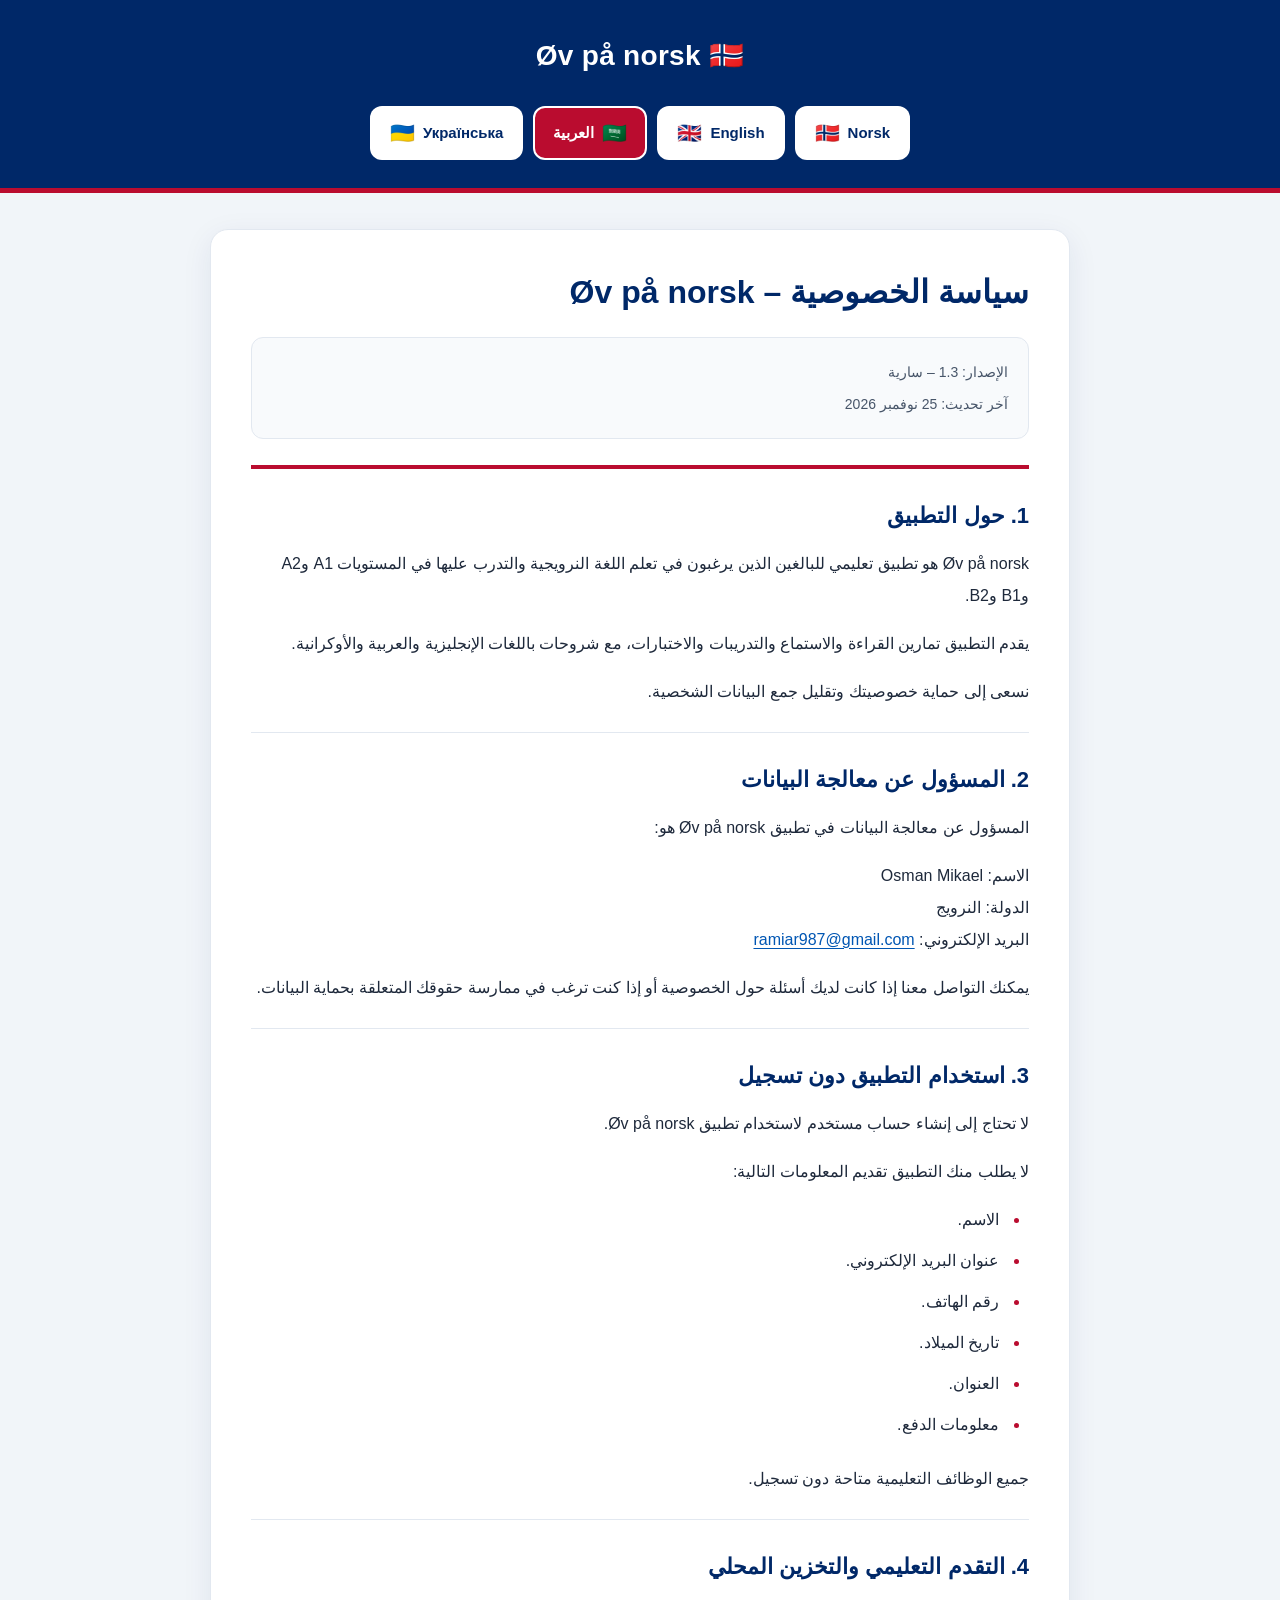
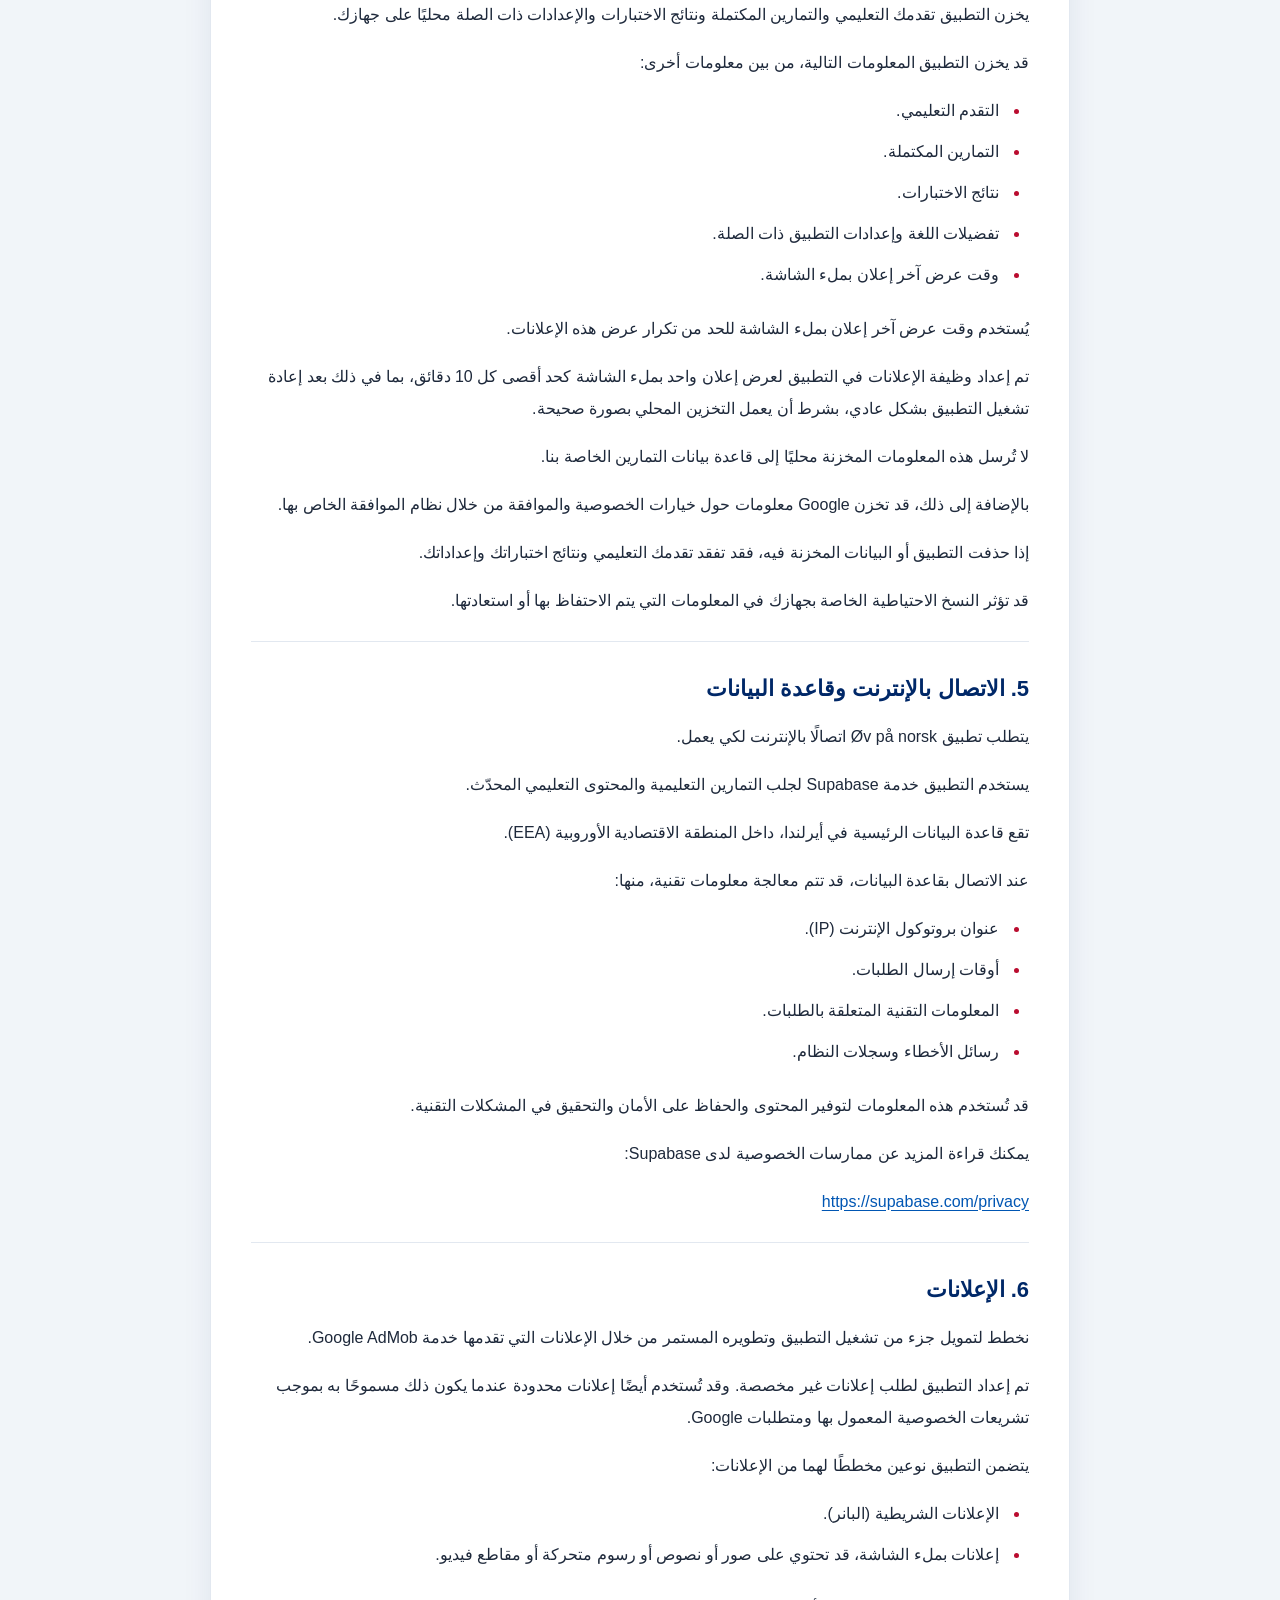
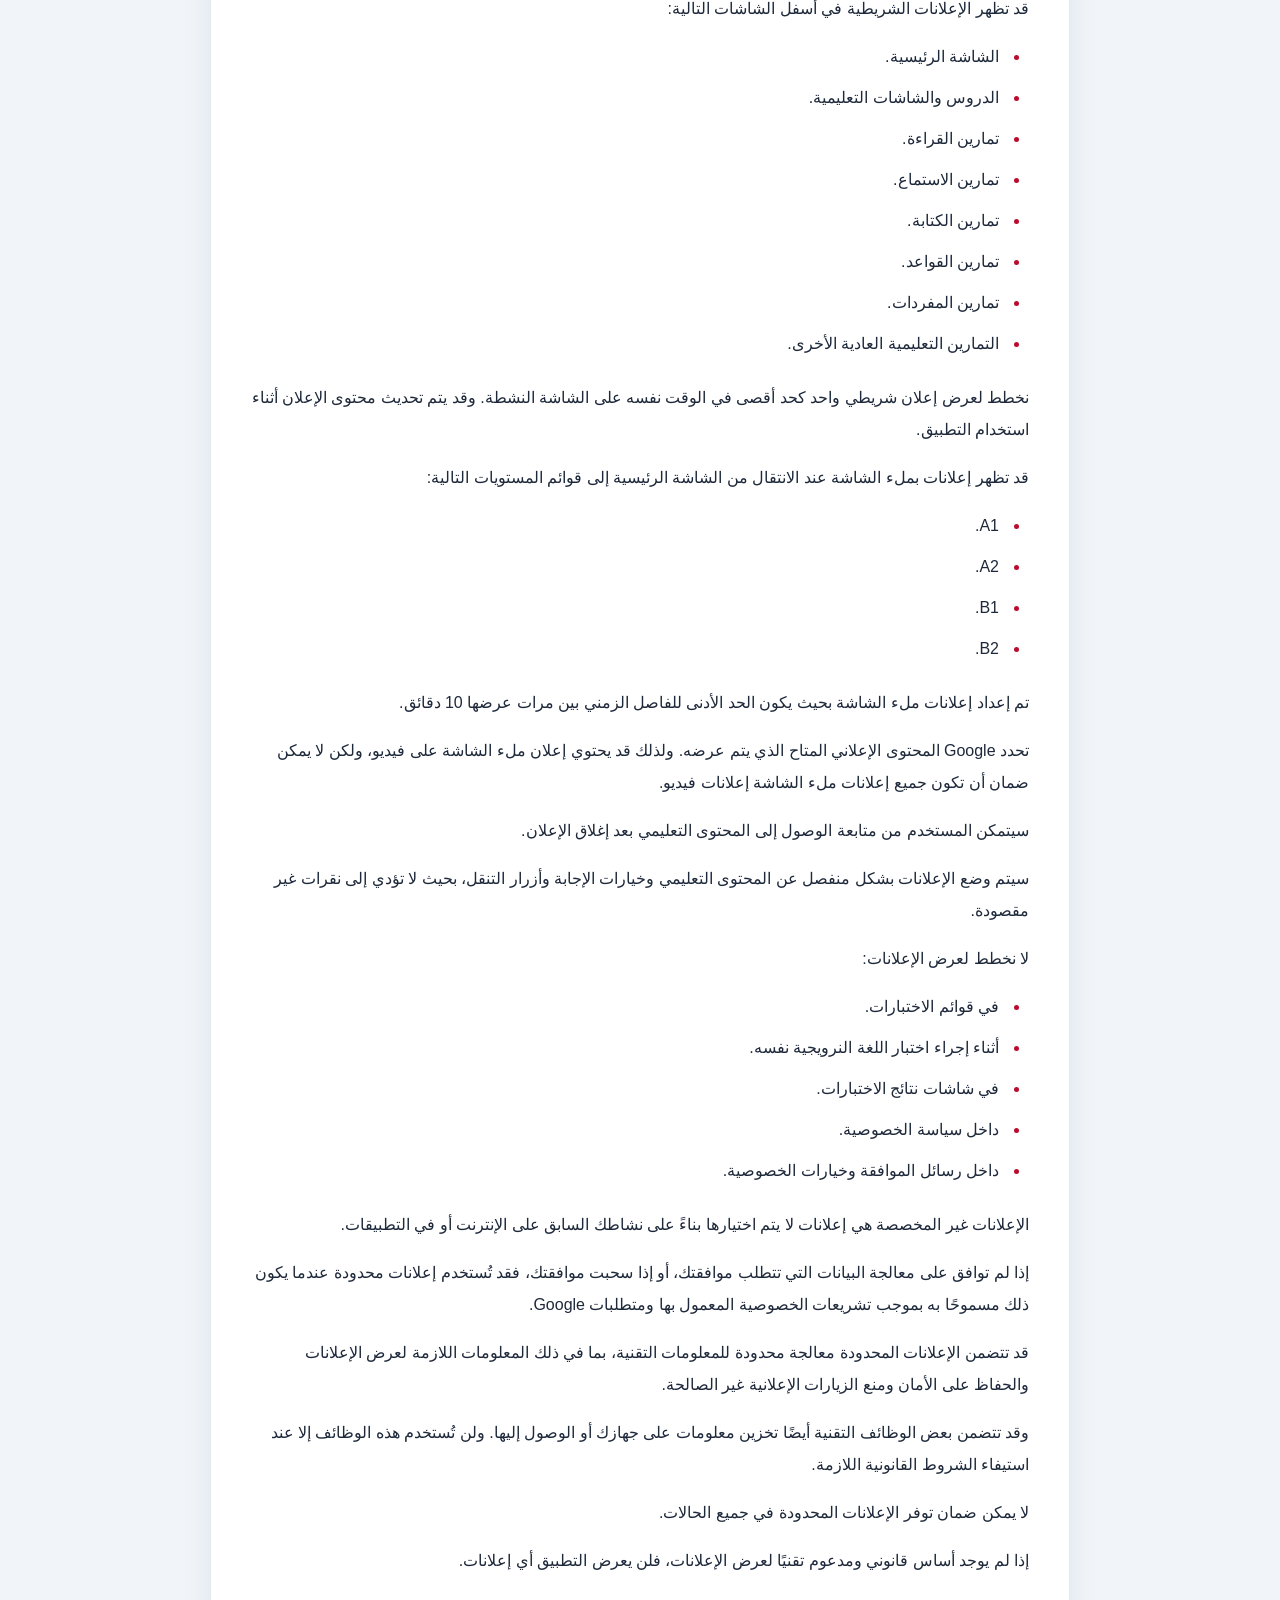
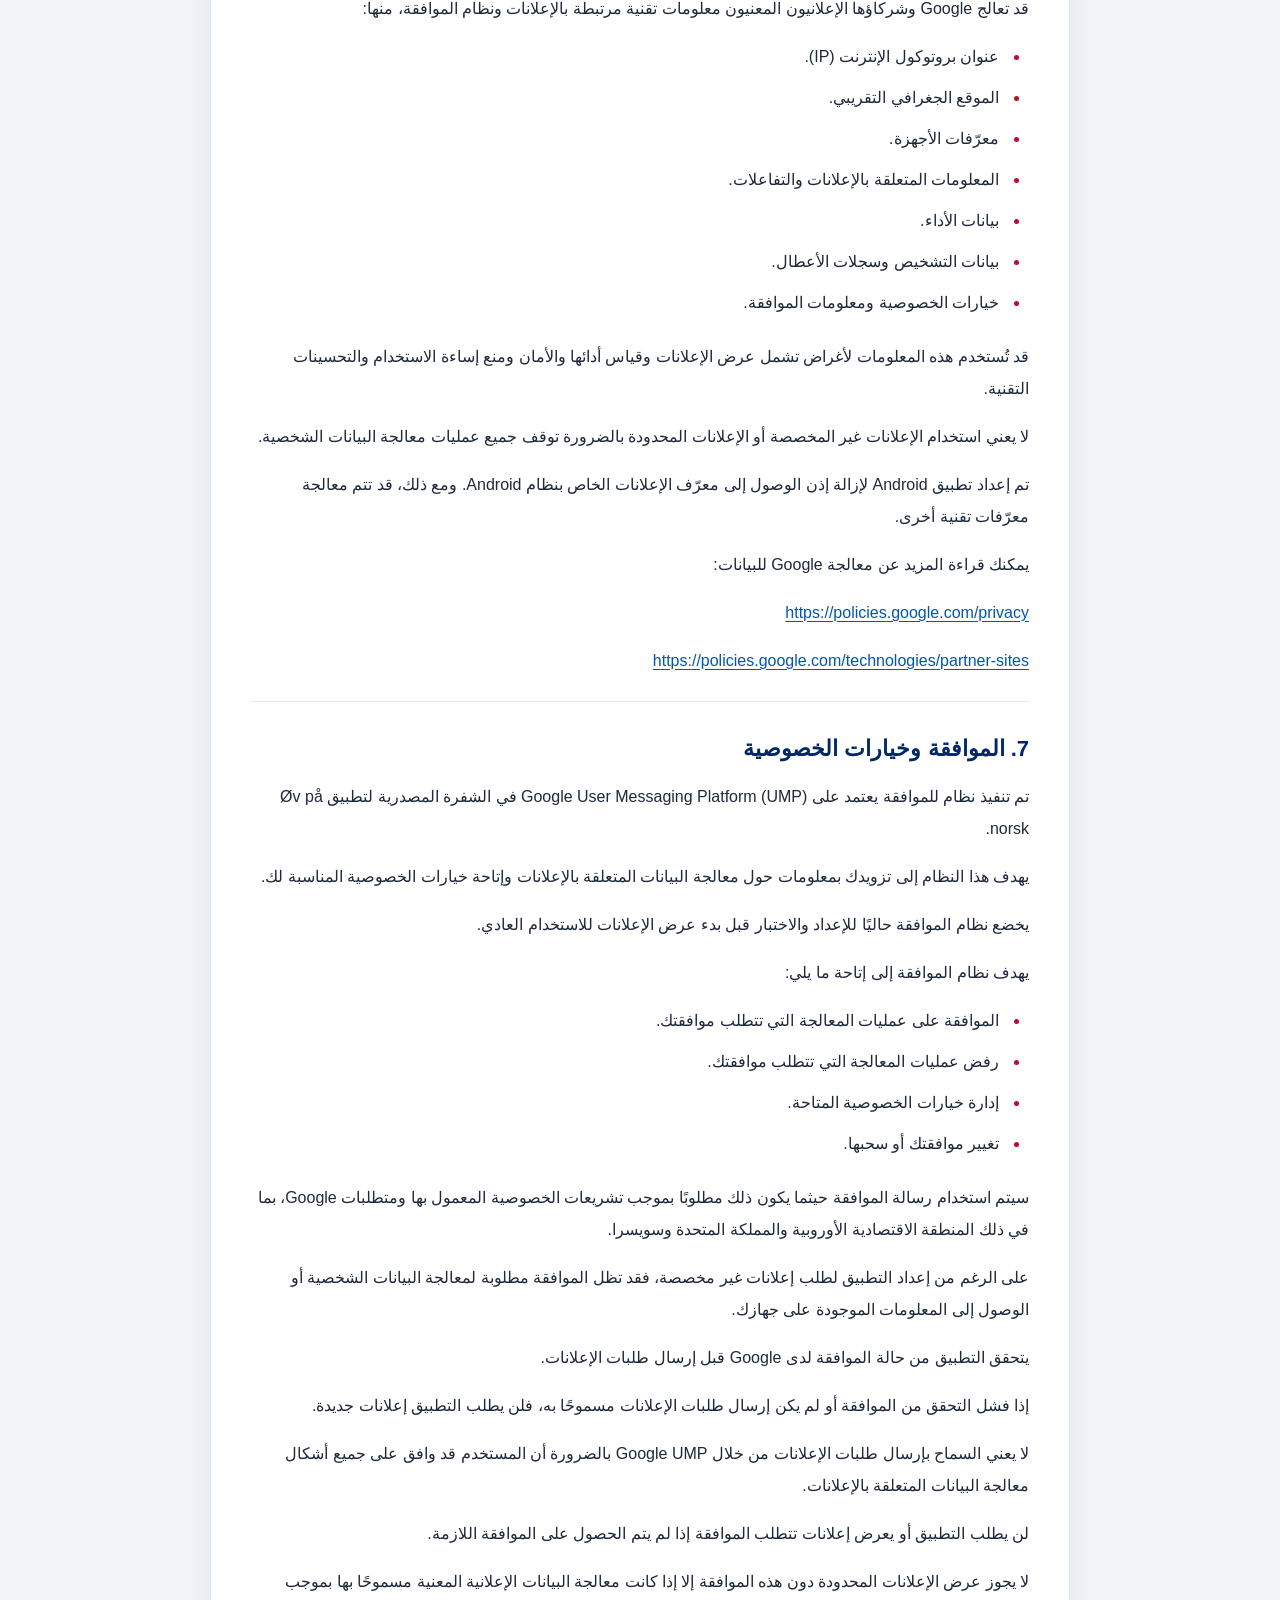
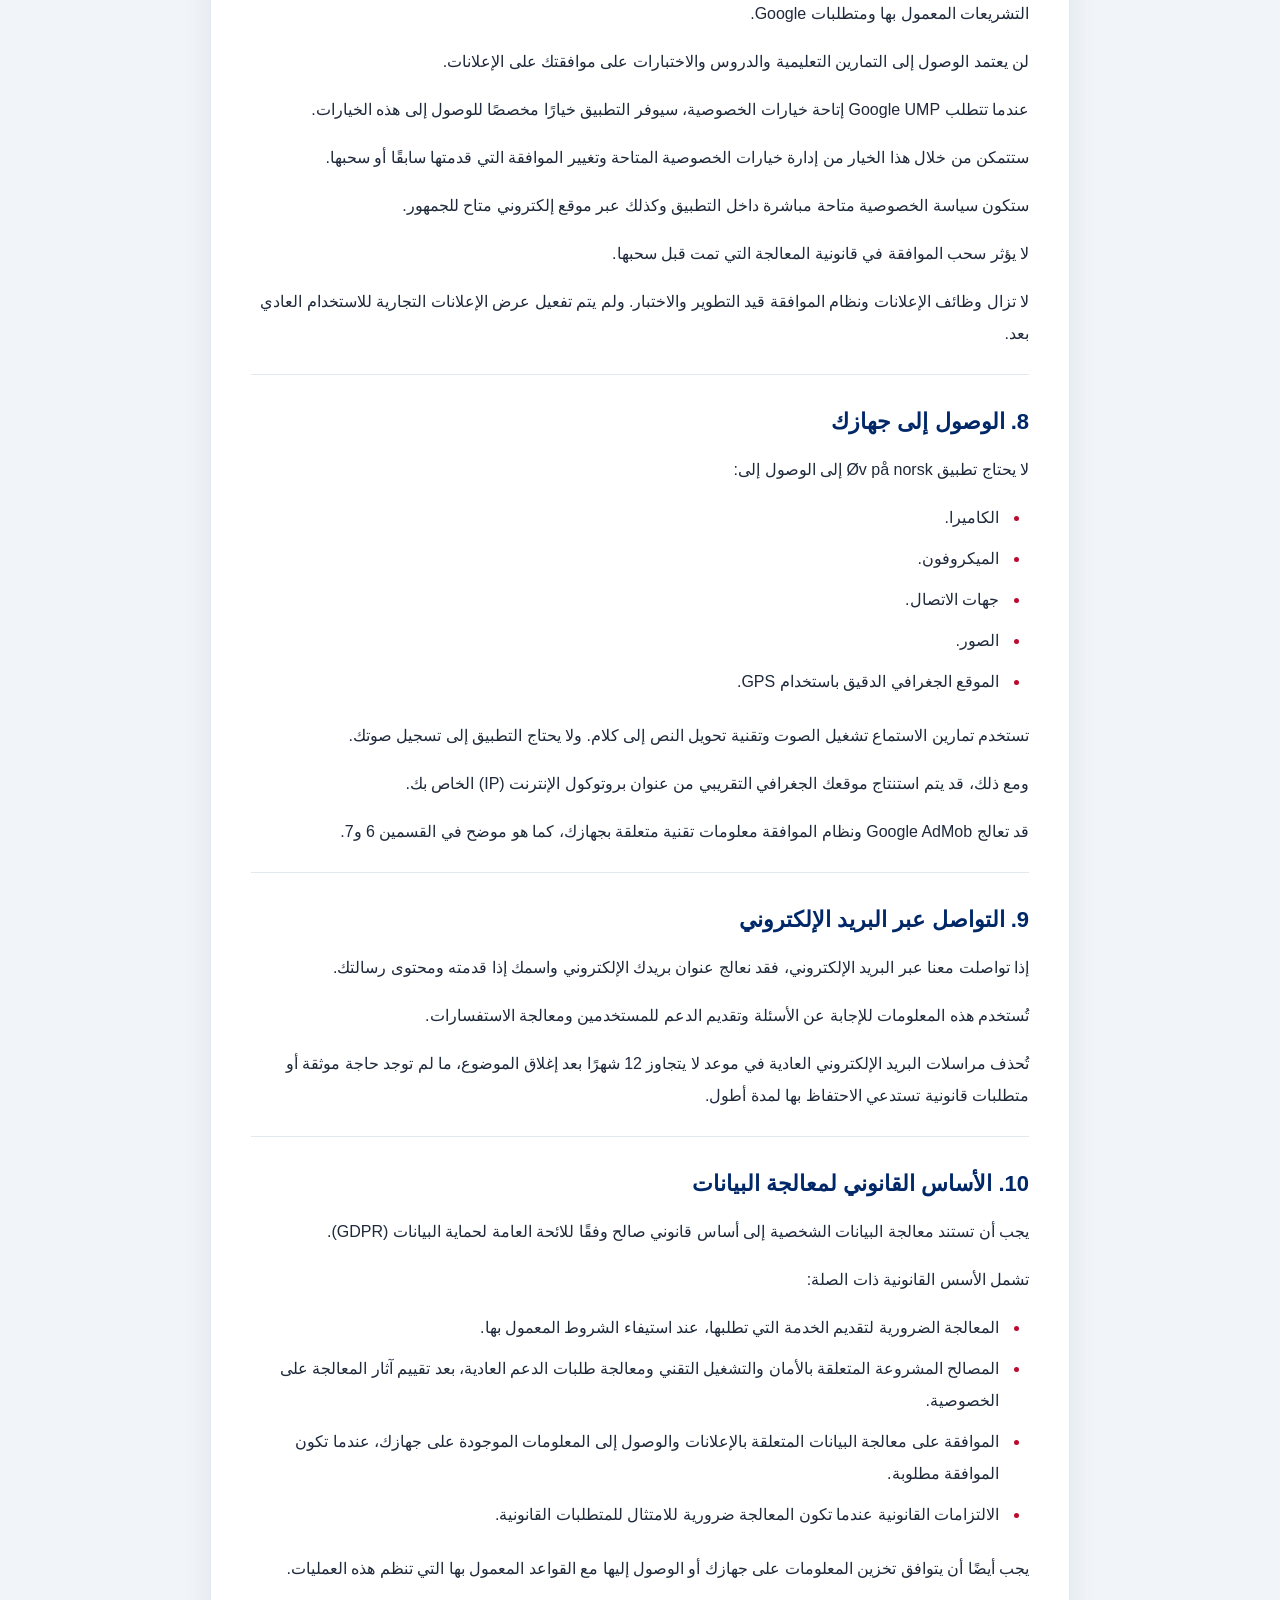
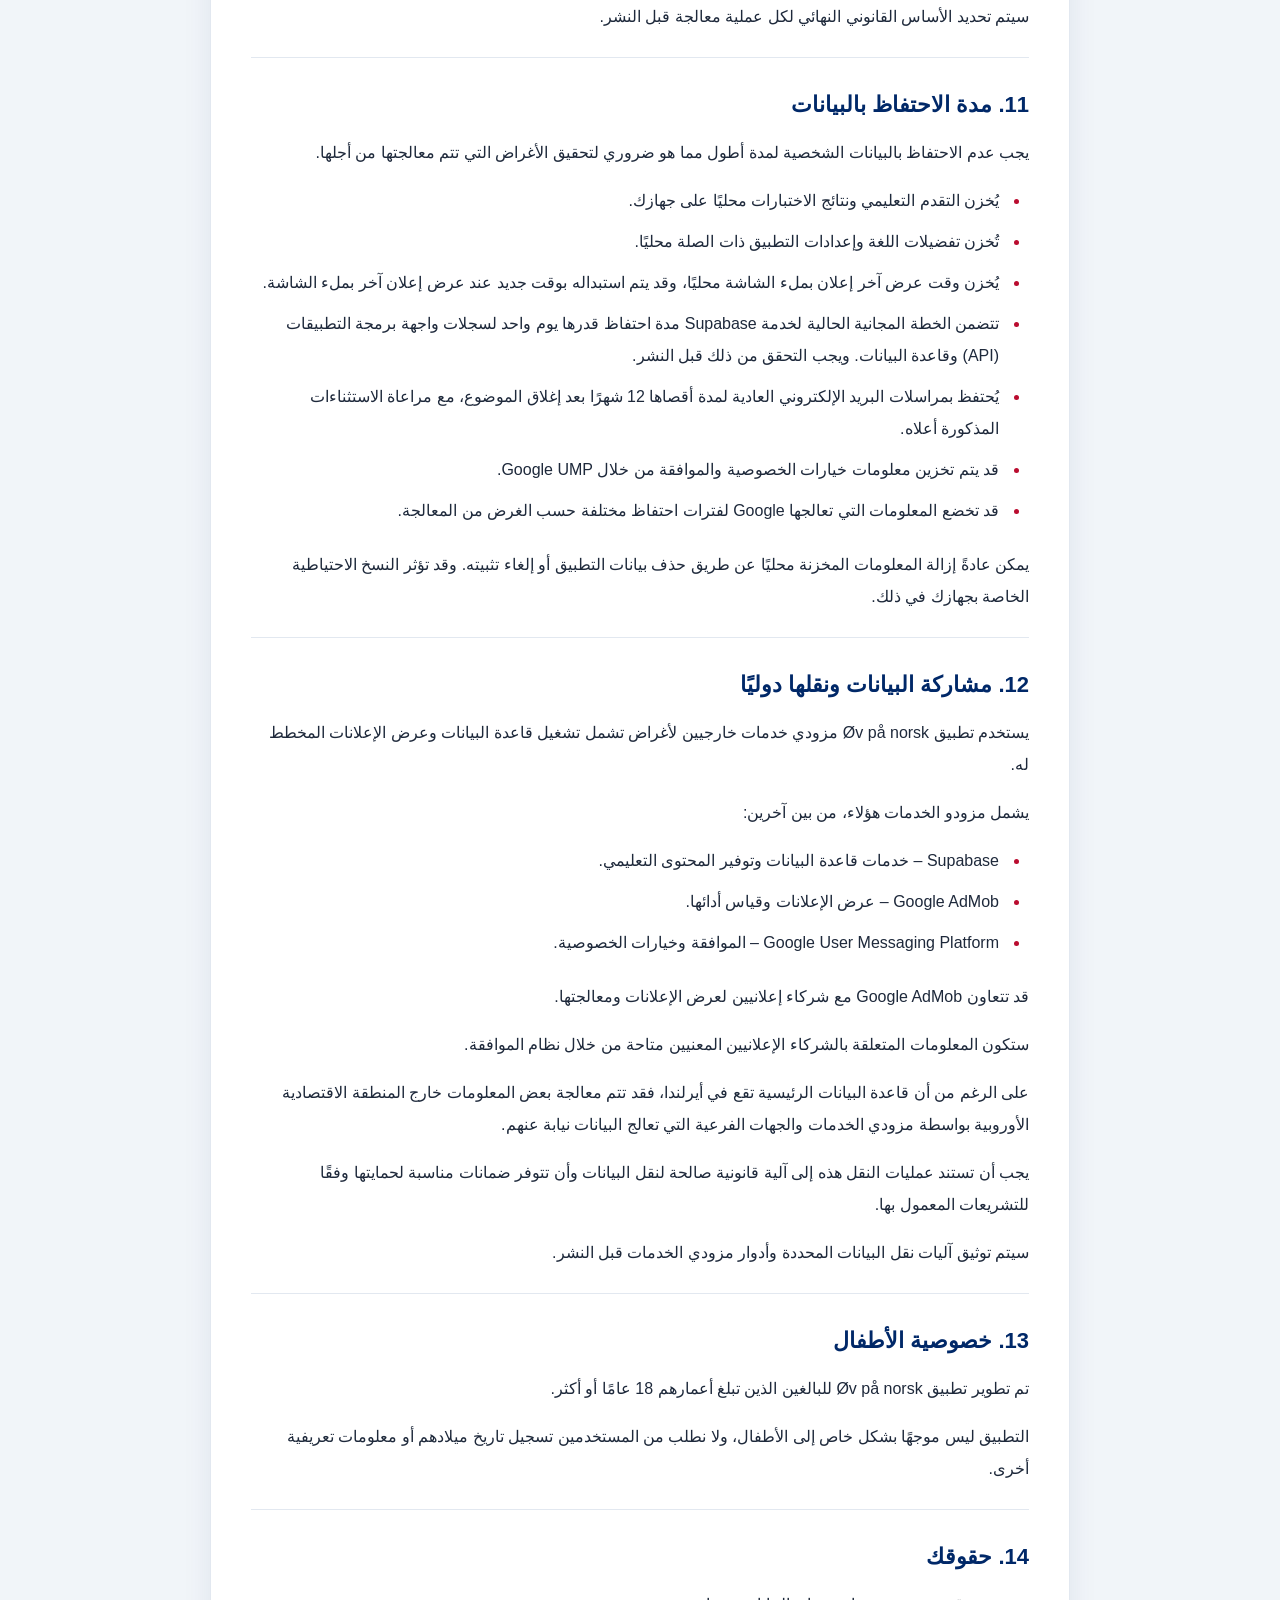
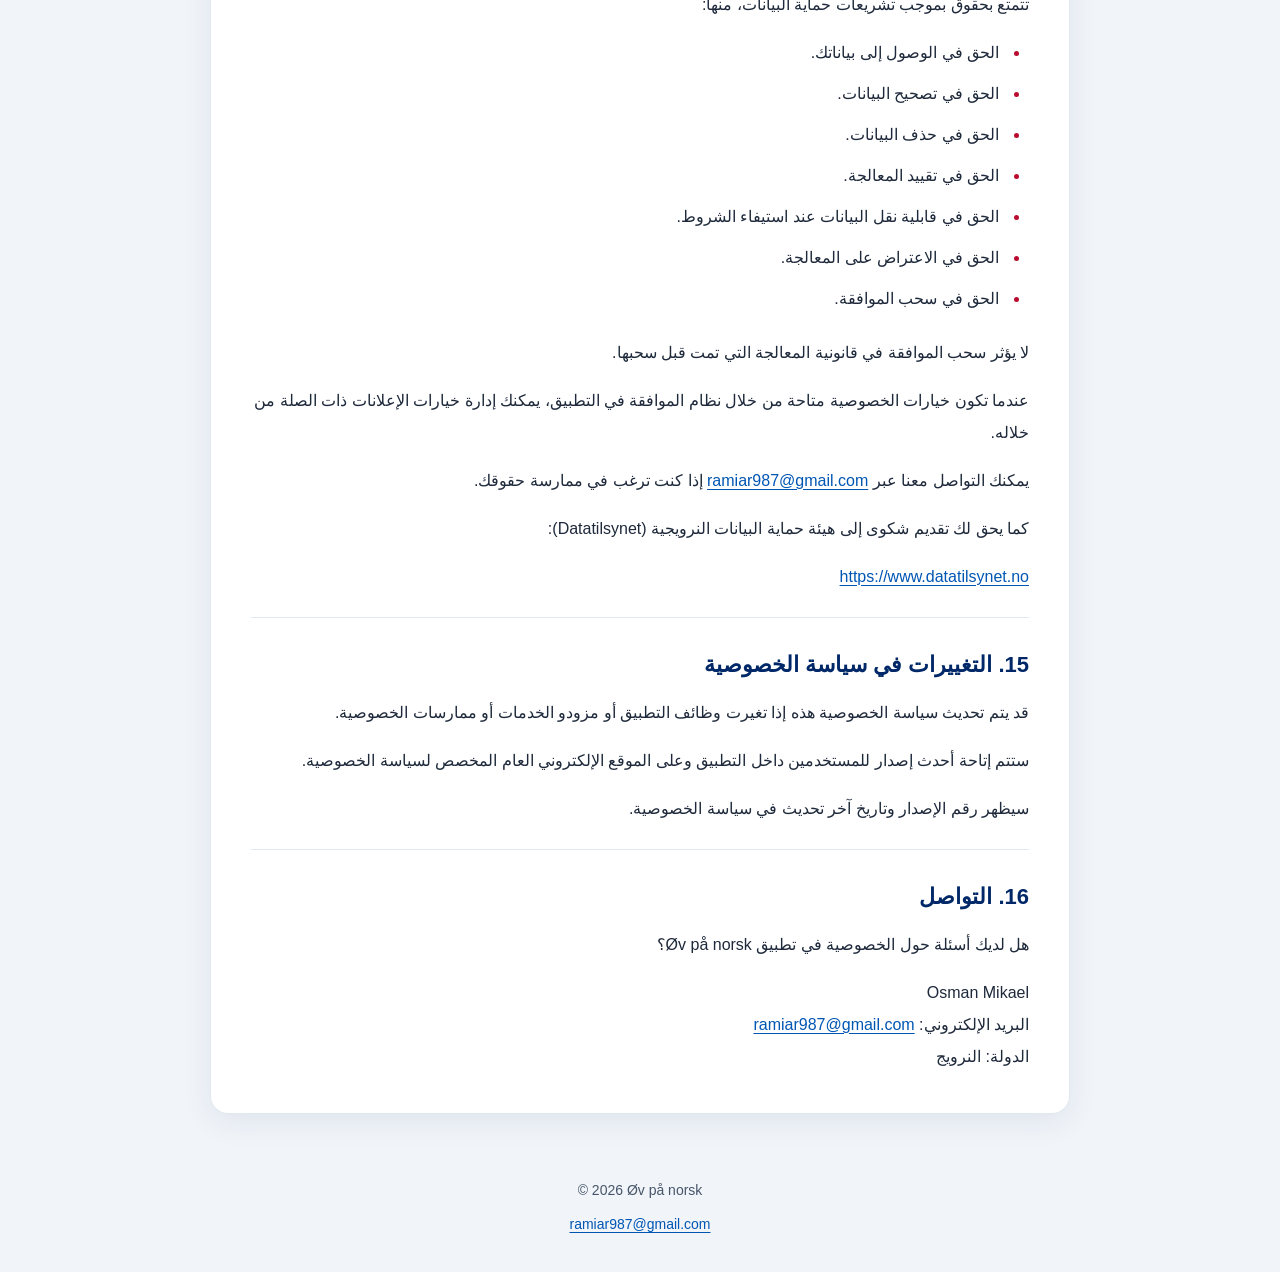
==== ar.html @ c27c0fd5 "Publish privacy policy in four languages" ====
<!DOCTYPE html>
<html
  lang="ar"
  dir="rtl"
>
<head>
  <meta charset="UTF-8">

  <meta
    name="viewport"
    content="width=device-width, initial-scale=1.0"
  >

  <meta name="robots" content="noindex, nofollow">

  <title>سياسة الخصوصية – Øv på norsk</title>

  <link rel="stylesheet" href="style.css">
</head>

<body>
  <header class="site-header">
    <div class="brand" dir="ltr">
      Øv på norsk 🇳🇴
    </div>

    <nav
      class="language-menu"
      aria-label="اختر اللغة"
    >

        <a
          href="no.html"
          lang="no"
          dir="ltr"
          class="language-link"

        >
          <span aria-hidden="true">🇳🇴</span>
          Norsk
        </a>


        <a
          href="en.html"
          lang="en"
          dir="ltr"
          class="language-link"

        >
          <span aria-hidden="true">🇬🇧</span>
          English
        </a>


        <a
          href="ar.html"
          lang="ar"
          dir="rtl"
          class="language-link active"
          aria-current="page"
        >
          <span aria-hidden="true">🇸🇦</span>
          العربية
        </a>


        <a
          href="uk.html"
          lang="uk"
          dir="ltr"
          class="language-link"

        >
          <span aria-hidden="true">🇺🇦</span>
          Українська
        </a>

    </nav>
  </header>

  <main class="container">
    <article class="privacy-document">
      <div class="document-heading">
        <h1>سياسة الخصوصية – Øv på norsk</h1>

        <div class="document-meta">
          <p>
            الإصدار:
            1.3
            –
            سارية
          </p>

          <p>
            آخر تحديث:
            25 نوفمبر 2026
          </p>
        </div>
      </div>


        <section
          class="privacy-section"
          id="section-1"
        >
          <h2>
            1.
            حول التطبيق
          </h2>

          <p>Øv på norsk هو تطبيق تعليمي للبالغين الذين يرغبون في تعلم اللغة النرويجية والتدرب عليها في المستويات A1 وA2 وB1 وB2.</p>
<p>يقدم التطبيق تمارين القراءة والاستماع والتدريبات والاختبارات، مع شروحات باللغات الإنجليزية والعربية والأوكرانية.</p>
<p>نسعى إلى حماية خصوصيتك وتقليل جمع البيانات الشخصية.</p>
        </section>


        <section
          class="privacy-section"
          id="section-2"
        >
          <h2>
            2.
            المسؤول عن معالجة البيانات
          </h2>

          <p>المسؤول عن معالجة البيانات في تطبيق Øv på norsk هو:</p>
<p>الاسم: Osman Mikael<br>الدولة: النرويج<br>البريد الإلكتروني: <a href="mailto:ramiar987@gmail.com" dir="ltr">ramiar987@gmail.com</a></p>
<p>يمكنك التواصل معنا إذا كانت لديك أسئلة حول الخصوصية أو إذا كنت ترغب في ممارسة حقوقك المتعلقة بحماية البيانات.</p>
        </section>


        <section
          class="privacy-section"
          id="section-3"
        >
          <h2>
            3.
            استخدام التطبيق دون تسجيل
          </h2>

          <p>لا تحتاج إلى إنشاء حساب مستخدم لاستخدام تطبيق Øv på norsk.</p>
<p>لا يطلب منك التطبيق تقديم المعلومات التالية:</p>
<ul><li>الاسم.</li><li>عنوان البريد الإلكتروني.</li><li>رقم الهاتف.</li><li>تاريخ الميلاد.</li><li>العنوان.</li><li>معلومات الدفع.</li></ul>
<p>جميع الوظائف التعليمية متاحة دون تسجيل.</p>
        </section>


        <section
          class="privacy-section"
          id="section-4"
        >
          <h2>
            4.
            التقدم التعليمي والتخزين المحلي
          </h2>

          <p>يخزن التطبيق تقدمك التعليمي والتمارين المكتملة ونتائج الاختبارات والإعدادات ذات الصلة محليًا على جهازك.</p>
<p>قد يخزن التطبيق المعلومات التالية، من بين معلومات أخرى:</p>
<ul><li>التقدم التعليمي.</li><li>التمارين المكتملة.</li><li>نتائج الاختبارات.</li><li>تفضيلات اللغة وإعدادات التطبيق ذات الصلة.</li><li>وقت عرض آخر إعلان بملء الشاشة.</li></ul>
<p>يُستخدم وقت عرض آخر إعلان بملء الشاشة للحد من تكرار عرض هذه الإعلانات.</p>
<p>تم إعداد وظيفة الإعلانات في التطبيق لعرض إعلان واحد بملء الشاشة كحد أقصى كل 10 دقائق، بما في ذلك بعد إعادة تشغيل التطبيق بشكل عادي، بشرط أن يعمل التخزين المحلي بصورة صحيحة.</p>
<p>لا تُرسل هذه المعلومات المخزنة محليًا إلى قاعدة بيانات التمارين الخاصة بنا.</p>
<p>بالإضافة إلى ذلك، قد تخزن Google معلومات حول خيارات الخصوصية والموافقة من خلال نظام الموافقة الخاص بها.</p>
<p>إذا حذفت التطبيق أو البيانات المخزنة فيه، فقد تفقد تقدمك التعليمي ونتائج اختباراتك وإعداداتك.</p>
<p>قد تؤثر النسخ الاحتياطية الخاصة بجهازك في المعلومات التي يتم الاحتفاظ بها أو استعادتها.</p>
        </section>


        <section
          class="privacy-section"
          id="section-5"
        >
          <h2>
            5.
            الاتصال بالإنترنت وقاعدة البيانات
          </h2>

          <p>يتطلب تطبيق Øv på norsk اتصالًا بالإنترنت لكي يعمل.</p>
<p>يستخدم التطبيق خدمة Supabase لجلب التمارين التعليمية والمحتوى التعليمي المحدّث.</p>
<p>تقع قاعدة البيانات الرئيسية في أيرلندا، داخل المنطقة الاقتصادية الأوروبية (EEA).</p>
<p>عند الاتصال بقاعدة البيانات، قد تتم معالجة معلومات تقنية، منها:</p>
<ul><li>عنوان بروتوكول الإنترنت (IP).</li><li>أوقات إرسال الطلبات.</li><li>المعلومات التقنية المتعلقة بالطلبات.</li><li>رسائل الأخطاء وسجلات النظام.</li></ul>
<p>قد تُستخدم هذه المعلومات لتوفير المحتوى والحفاظ على الأمان والتحقيق في المشكلات التقنية.</p>
<p>يمكنك قراءة المزيد عن ممارسات الخصوصية لدى Supabase:</p>
<p><a href="https://supabase.com/privacy" dir="ltr">https://supabase.com/privacy</a></p>
        </section>


        <section
          class="privacy-section"
          id="section-6"
        >
          <h2>
            6.
            الإعلانات
          </h2>

          <p>نخطط لتمويل جزء من تشغيل التطبيق وتطويره المستمر من خلال الإعلانات التي تقدمها خدمة Google AdMob.</p>
<p>تم إعداد التطبيق لطلب إعلانات غير مخصصة. وقد تُستخدم أيضًا إعلانات محدودة عندما يكون ذلك مسموحًا به بموجب تشريعات الخصوصية المعمول بها ومتطلبات Google.</p>
<p>يتضمن التطبيق نوعين مخططًا لهما من الإعلانات:</p>
<ul><li>الإعلانات الشريطية (البانر).</li><li>إعلانات بملء الشاشة، قد تحتوي على صور أو نصوص أو رسوم متحركة أو مقاطع فيديو.</li></ul>
<p>قد تظهر الإعلانات الشريطية في أسفل الشاشات التالية:</p>
<ul><li>الشاشة الرئيسية.</li><li>الدروس والشاشات التعليمية.</li><li>تمارين القراءة.</li><li>تمارين الاستماع.</li><li>تمارين الكتابة.</li><li>تمارين القواعد.</li><li>تمارين المفردات.</li><li>التمارين التعليمية العادية الأخرى.</li></ul>
<p>نخطط لعرض إعلان شريطي واحد كحد أقصى في الوقت نفسه على الشاشة النشطة. وقد يتم تحديث محتوى الإعلان أثناء استخدام التطبيق.</p>
<p>قد تظهر إعلانات بملء الشاشة عند الانتقال من الشاشة الرئيسية إلى قوائم المستويات التالية:</p>
<ul><li>A1.</li><li>A2.</li><li>B1.</li><li>B2.</li></ul>
<p>تم إعداد إعلانات ملء الشاشة بحيث يكون الحد الأدنى للفاصل الزمني بين مرات عرضها 10 دقائق.</p>
<p>تحدد Google المحتوى الإعلاني المتاح الذي يتم عرضه. ولذلك قد يحتوي إعلان ملء الشاشة على فيديو، ولكن لا يمكن ضمان أن تكون جميع إعلانات ملء الشاشة إعلانات فيديو.</p>
<p>سيتمكن المستخدم من متابعة الوصول إلى المحتوى التعليمي بعد إغلاق الإعلان.</p>
<p>سيتم وضع الإعلانات بشكل منفصل عن المحتوى التعليمي وخيارات الإجابة وأزرار التنقل، بحيث لا تؤدي إلى نقرات غير مقصودة.</p>
<p>لا نخطط لعرض الإعلانات:</p>
<ul><li>في قوائم الاختبارات.</li><li>أثناء إجراء اختبار اللغة النرويجية نفسه.</li><li>في شاشات نتائج الاختبارات.</li><li>داخل سياسة الخصوصية.</li><li>داخل رسائل الموافقة وخيارات الخصوصية.</li></ul>
<p>الإعلانات غير المخصصة هي إعلانات لا يتم اختيارها بناءً على نشاطك السابق على الإنترنت أو في التطبيقات.</p>
<p>إذا لم توافق على معالجة البيانات التي تتطلب موافقتك، أو إذا سحبت موافقتك، فقد تُستخدم إعلانات محدودة عندما يكون ذلك مسموحًا به بموجب تشريعات الخصوصية المعمول بها ومتطلبات Google.</p>
<p>قد تتضمن الإعلانات المحدودة معالجة محدودة للمعلومات التقنية، بما في ذلك المعلومات اللازمة لعرض الإعلانات والحفاظ على الأمان ومنع الزيارات الإعلانية غير الصالحة.</p>
<p>وقد تتضمن بعض الوظائف التقنية أيضًا تخزين معلومات على جهازك أو الوصول إليها. ولن تُستخدم هذه الوظائف إلا عند استيفاء الشروط القانونية اللازمة.</p>
<p>لا يمكن ضمان توفر الإعلانات المحدودة في جميع الحالات.</p>
<p>إذا لم يوجد أساس قانوني ومدعوم تقنيًا لعرض الإعلانات، فلن يعرض التطبيق أي إعلانات.</p>
<p>قد تعالج Google وشركاؤها الإعلانيون المعنيون معلومات تقنية مرتبطة بالإعلانات ونظام الموافقة، منها:</p>
<ul><li>عنوان بروتوكول الإنترنت (IP).</li><li>الموقع الجغرافي التقريبي.</li><li>معرّفات الأجهزة.</li><li>المعلومات المتعلقة بالإعلانات والتفاعلات.</li><li>بيانات الأداء.</li><li>بيانات التشخيص وسجلات الأعطال.</li><li>خيارات الخصوصية ومعلومات الموافقة.</li></ul>
<p>قد تُستخدم هذه المعلومات لأغراض تشمل عرض الإعلانات وقياس أدائها والأمان ومنع إساءة الاستخدام والتحسينات التقنية.</p>
<p>لا يعني استخدام الإعلانات غير المخصصة أو الإعلانات المحدودة بالضرورة توقف جميع عمليات معالجة البيانات الشخصية.</p>
<p>تم إعداد تطبيق Android لإزالة إذن الوصول إلى معرّف الإعلانات الخاص بنظام Android. ومع ذلك، قد تتم معالجة معرّفات تقنية أخرى.</p>
<p>يمكنك قراءة المزيد عن معالجة Google للبيانات:</p>
<p><a href="https://policies.google.com/privacy" dir="ltr">https://policies.google.com/privacy</a></p>
<p><a href="https://policies.google.com/technologies/partner-sites" dir="ltr">https://policies.google.com/technologies/partner-sites</a></p>
        </section>


        <section
          class="privacy-section"
          id="section-7"
        >
          <h2>
            7.
            الموافقة وخيارات الخصوصية
          </h2>

          <p>تم تنفيذ نظام للموافقة يعتمد على Google User Messaging Platform (UMP) في الشفرة المصدرية لتطبيق Øv på norsk.</p>
<p>يهدف هذا النظام إلى تزويدك بمعلومات حول معالجة البيانات المتعلقة بالإعلانات وإتاحة خيارات الخصوصية المناسبة لك.</p>
<p>يخضع نظام الموافقة حاليًا للإعداد والاختبار قبل بدء عرض الإعلانات للاستخدام العادي.</p>
<p>يهدف نظام الموافقة إلى إتاحة ما يلي:</p>
<ul><li>الموافقة على عمليات المعالجة التي تتطلب موافقتك.</li><li>رفض عمليات المعالجة التي تتطلب موافقتك.</li><li>إدارة خيارات الخصوصية المتاحة.</li><li>تغيير موافقتك أو سحبها.</li></ul>
<p>سيتم استخدام رسالة الموافقة حيثما يكون ذلك مطلوبًا بموجب تشريعات الخصوصية المعمول بها ومتطلبات Google، بما في ذلك المنطقة الاقتصادية الأوروبية والمملكة المتحدة وسويسرا.</p>
<p>على الرغم من إعداد التطبيق لطلب إعلانات غير مخصصة، فقد تظل الموافقة مطلوبة لمعالجة البيانات الشخصية أو الوصول إلى المعلومات الموجودة على جهازك.</p>
<p>يتحقق التطبيق من حالة الموافقة لدى Google قبل إرسال طلبات الإعلانات.</p>
<p>إذا فشل التحقق من الموافقة أو لم يكن إرسال طلبات الإعلانات مسموحًا به، فلن يطلب التطبيق إعلانات جديدة.</p>
<p>لا يعني السماح بإرسال طلبات الإعلانات من خلال Google UMP بالضرورة أن المستخدم قد وافق على جميع أشكال معالجة البيانات المتعلقة بالإعلانات.</p>
<p>لن يطلب التطبيق أو يعرض إعلانات تتطلب الموافقة إذا لم يتم الحصول على الموافقة اللازمة.</p>
<p>لا يجوز عرض الإعلانات المحدودة دون هذه الموافقة إلا إذا كانت معالجة البيانات الإعلانية المعنية مسموحًا بها بموجب التشريعات المعمول بها ومتطلبات Google.</p>
<p>لن يعتمد الوصول إلى التمارين التعليمية والدروس والاختبارات على موافقتك على الإعلانات.</p>
<p>عندما تتطلب Google UMP إتاحة خيارات الخصوصية، سيوفر التطبيق خيارًا مخصصًا للوصول إلى هذه الخيارات.</p>
<p>ستتمكن من خلال هذا الخيار من إدارة خيارات الخصوصية المتاحة وتغيير الموافقة التي قدمتها سابقًا أو سحبها.</p>
<p>ستكون سياسة الخصوصية متاحة مباشرة داخل التطبيق وكذلك عبر موقع إلكتروني متاح للجمهور.</p>
<p>لا يؤثر سحب الموافقة في قانونية المعالجة التي تمت قبل سحبها.</p>
<p>لا تزال وظائف الإعلانات ونظام الموافقة قيد التطوير والاختبار. ولم يتم تفعيل عرض الإعلانات التجارية للاستخدام العادي بعد.</p>
        </section>


        <section
          class="privacy-section"
          id="section-8"
        >
          <h2>
            8.
            الوصول إلى جهازك
          </h2>

          <p>لا يحتاج تطبيق Øv på norsk إلى الوصول إلى:</p>
<ul><li>الكاميرا.</li><li>الميكروفون.</li><li>جهات الاتصال.</li><li>الصور.</li><li>الموقع الجغرافي الدقيق باستخدام GPS.</li></ul>
<p>تستخدم تمارين الاستماع تشغيل الصوت وتقنية تحويل النص إلى كلام. ولا يحتاج التطبيق إلى تسجيل صوتك.</p>
<p>ومع ذلك، قد يتم استنتاج موقعك الجغرافي التقريبي من عنوان بروتوكول الإنترنت (IP) الخاص بك.</p>
<p>قد تعالج Google AdMob ونظام الموافقة معلومات تقنية متعلقة بجهازك، كما هو موضح في القسمين 6 و7.</p>
        </section>


        <section
          class="privacy-section"
          id="section-9"
        >
          <h2>
            9.
            التواصل عبر البريد الإلكتروني
          </h2>

          <p>إذا تواصلت معنا عبر البريد الإلكتروني، فقد نعالج عنوان بريدك الإلكتروني واسمك إذا قدمته ومحتوى رسالتك.</p>
<p>تُستخدم هذه المعلومات للإجابة عن الأسئلة وتقديم الدعم للمستخدمين ومعالجة الاستفسارات.</p>
<p>تُحذف مراسلات البريد الإلكتروني العادية في موعد لا يتجاوز 12 شهرًا بعد إغلاق الموضوع، ما لم توجد حاجة موثقة أو متطلبات قانونية تستدعي الاحتفاظ بها لمدة أطول.</p>
        </section>


        <section
          class="privacy-section"
          id="section-10"
        >
          <h2>
            10.
            الأساس القانوني لمعالجة البيانات
          </h2>

          <p>يجب أن تستند معالجة البيانات الشخصية إلى أساس قانوني صالح وفقًا للائحة العامة لحماية البيانات (GDPR).</p>
<p>تشمل الأسس القانونية ذات الصلة:</p>
<ul><li>المعالجة الضرورية لتقديم الخدمة التي تطلبها، عند استيفاء الشروط المعمول بها.</li><li>المصالح المشروعة المتعلقة بالأمان والتشغيل التقني ومعالجة طلبات الدعم العادية، بعد تقييم آثار المعالجة على الخصوصية.</li><li>الموافقة على معالجة البيانات المتعلقة بالإعلانات والوصول إلى المعلومات الموجودة على جهازك، عندما تكون الموافقة مطلوبة.</li><li>الالتزامات القانونية عندما تكون المعالجة ضرورية للامتثال للمتطلبات القانونية.</li></ul>
<p>يجب أيضًا أن يتوافق تخزين المعلومات على جهازك أو الوصول إليها مع القواعد المعمول بها التي تنظم هذه العمليات.</p>
<p>سيتم تحديد الأساس القانوني النهائي لكل عملية معالجة قبل النشر.</p>
        </section>


        <section
          class="privacy-section"
          id="section-11"
        >
          <h2>
            11.
            مدة الاحتفاظ بالبيانات
          </h2>

          <p>يجب عدم الاحتفاظ بالبيانات الشخصية لمدة أطول مما هو ضروري لتحقيق الأغراض التي تتم معالجتها من أجلها.</p>
<ul><li>يُخزن التقدم التعليمي ونتائج الاختبارات محليًا على جهازك.</li><li>تُخزن تفضيلات اللغة وإعدادات التطبيق ذات الصلة محليًا.</li><li>يُخزن وقت عرض آخر إعلان بملء الشاشة محليًا، وقد يتم استبداله بوقت جديد عند عرض إعلان آخر بملء الشاشة.</li><li>تتضمن الخطة المجانية الحالية لخدمة Supabase مدة احتفاظ قدرها يوم واحد لسجلات واجهة برمجة التطبيقات (API) وقاعدة البيانات. ويجب التحقق من ذلك قبل النشر.</li><li>يُحتفظ بمراسلات البريد الإلكتروني العادية لمدة أقصاها 12 شهرًا بعد إغلاق الموضوع، مع مراعاة الاستثناءات المذكورة أعلاه.</li><li>قد يتم تخزين معلومات خيارات الخصوصية والموافقة من خلال Google UMP.</li><li>قد تخضع المعلومات التي تعالجها Google لفترات احتفاظ مختلفة حسب الغرض من المعالجة.</li></ul>
<p>يمكن عادةً إزالة المعلومات المخزنة محليًا عن طريق حذف بيانات التطبيق أو إلغاء تثبيته. وقد تؤثر النسخ الاحتياطية الخاصة بجهازك في ذلك.</p>
        </section>


        <section
          class="privacy-section"
          id="section-12"
        >
          <h2>
            12.
            مشاركة البيانات ونقلها دوليًا
          </h2>

          <p>يستخدم تطبيق Øv på norsk مزودي خدمات خارجيين لأغراض تشمل تشغيل قاعدة البيانات وعرض الإعلانات المخطط له.</p>
<p>يشمل مزودو الخدمات هؤلاء، من بين آخرين:</p>
<ul><li>Supabase – خدمات قاعدة البيانات وتوفير المحتوى التعليمي.</li><li>Google AdMob – عرض الإعلانات وقياس أدائها.</li><li>Google User Messaging Platform – الموافقة وخيارات الخصوصية.</li></ul>
<p>قد تتعاون Google AdMob مع شركاء إعلانيين لعرض الإعلانات ومعالجتها.</p>
<p>ستكون المعلومات المتعلقة بالشركاء الإعلانيين المعنيين متاحة من خلال نظام الموافقة.</p>
<p>على الرغم من أن قاعدة البيانات الرئيسية تقع في أيرلندا، فقد تتم معالجة بعض المعلومات خارج المنطقة الاقتصادية الأوروبية بواسطة مزودي الخدمات والجهات الفرعية التي تعالج البيانات نيابة عنهم.</p>
<p>يجب أن تستند عمليات النقل هذه إلى آلية قانونية صالحة لنقل البيانات وأن تتوفر ضمانات مناسبة لحمايتها وفقًا للتشريعات المعمول بها.</p>
<p>سيتم توثيق آليات نقل البيانات المحددة وأدوار مزودي الخدمات قبل النشر.</p>
        </section>


        <section
          class="privacy-section"
          id="section-13"
        >
          <h2>
            13.
            خصوصية الأطفال
          </h2>

          <p>تم تطوير تطبيق Øv på norsk للبالغين الذين تبلغ أعمارهم 18 عامًا أو أكثر.</p>
<p>التطبيق ليس موجهًا بشكل خاص إلى الأطفال، ولا نطلب من المستخدمين تسجيل تاريخ ميلادهم أو معلومات تعريفية أخرى.</p>
        </section>


        <section
          class="privacy-section"
          id="section-14"
        >
          <h2>
            14.
            حقوقك
          </h2>

          <p>تتمتع بحقوق بموجب تشريعات حماية البيانات، منها:</p>
<ul><li>الحق في الوصول إلى بياناتك.</li><li>الحق في تصحيح البيانات.</li><li>الحق في حذف البيانات.</li><li>الحق في تقييد المعالجة.</li><li>الحق في قابلية نقل البيانات عند استيفاء الشروط.</li><li>الحق في الاعتراض على المعالجة.</li><li>الحق في سحب الموافقة.</li></ul>
<p>لا يؤثر سحب الموافقة في قانونية المعالجة التي تمت قبل سحبها.</p>
<p>عندما تكون خيارات الخصوصية متاحة من خلال نظام الموافقة في التطبيق، يمكنك إدارة خيارات الإعلانات ذات الصلة من خلاله.</p>
<p>يمكنك التواصل معنا عبر <a href="mailto:ramiar987@gmail.com" dir="ltr">ramiar987@gmail.com</a> إذا كنت ترغب في ممارسة حقوقك.</p>
<p>كما يحق لك تقديم شكوى إلى هيئة حماية البيانات النرويجية (Datatilsynet):</p>
<p><a href="https://www.datatilsynet.no" dir="ltr">https://www.datatilsynet.no</a></p>
        </section>


        <section
          class="privacy-section"
          id="section-15"
        >
          <h2>
            15.
            التغييرات في سياسة الخصوصية
          </h2>

          <p>قد يتم تحديث سياسة الخصوصية هذه إذا تغيرت وظائف التطبيق أو مزودو الخدمات أو ممارسات الخصوصية.</p>
<p>ستتم إتاحة أحدث إصدار للمستخدمين داخل التطبيق وعلى الموقع الإلكتروني العام المخصص لسياسة الخصوصية.</p>
<p>سيظهر رقم الإصدار وتاريخ آخر تحديث في سياسة الخصوصية.</p>
        </section>


        <section
          class="privacy-section"
          id="section-16"
        >
          <h2>
            16.
            التواصل
          </h2>

          <p>هل لديك أسئلة حول الخصوصية في تطبيق Øv på norsk؟</p>
<p>Osman Mikael<br>البريد الإلكتروني: <a href="mailto:ramiar987@gmail.com" dir="ltr">ramiar987@gmail.com</a><br>الدولة: النرويج</p>
        </section>

    </article>
  </main>

  <footer class="site-footer" dir="ltr">
    <p>© 2026 Øv på norsk</p>

    <a href="mailto:ramiar987@gmail.com">
      ramiar987@gmail.com
    </a>
  </footer>
</body>
</html>
---- style.css ----
/* ==========================================
   ØV PÅ NORSK – PERSONVERNSIDER
   Felles design for alle fire språk
   ========================================== */

/* ==========================================
   FARGER OG VARIABLER
   ========================================== */

:root {
  color-scheme: light;

  --norway-blue: #002868;
  --norway-red: #ba0c2f;
  --norway-white: #ffffff;

  --background: #f1f5f9;
  --surface: #ffffff;
  --surface-secondary: #f8fafc;

  --text: #1e293b;
  --text-secondary: #475569;
  --heading: #002868;
  --link: #0056b3;

  --border: #e2e8f0;

  --shadow: 0 8px 30px rgba(0, 40, 104, 0.08);

  --radius: 18px;
  --max-width: 900px;
}

/* ==========================================
     GRUNNLEGGENDE INNSTILLINGER
     ========================================== */

* {
  box-sizing: border-box;
}

html {
  scroll-behavior: smooth;
  -webkit-text-size-adjust: 100%;
}

body {
  margin: 0;

  min-height: 100vh;

  display: flex;
  flex-direction: column;

  background: var(--background);
  color: var(--text);

  font-family: -apple-system, BlinkMacSystemFont, "Segoe UI", Arial, sans-serif;

  font-size: 16px;
  line-height: 1.8;
}

/* ==========================================
     ARABISK – RTL
     ========================================== */

html[lang="ar"] body {
  font-family: "Noto Sans Arabic", "Geeza Pro", Tahoma, Arial, sans-serif;

  line-height: 2;
}

html[dir="rtl"] .privacy-document {
  direction: rtl;
  text-align: right;
}

html[dir="rtl"] .privacy-section {
  direction: rtl;
  text-align: right;
}

html[dir="rtl"] .document-heading {
  text-align: right;
}

/* Nettadresser og e-post leses fra venstre */

a[dir="ltr"] {
  direction: ltr;
  unicode-bidi: isolate;
}

/* ==========================================
     TOPPMENY
     ========================================== */

.site-header {
  width: 100%;

  padding: 28px 20px;

  background: var(--norway-blue);
  color: var(--norway-white);

  border-bottom: 5px solid var(--norway-red);

  text-align: center;
}

.brand {
  font-size: 28px;
  font-weight: 800;
  letter-spacing: 0.3px;

  text-align: center;
}

/* ==========================================
     SPRÅKVELGER
     ========================================== */

.language-menu {
  display: flex;
  flex-wrap: wrap;

  justify-content: center;
  align-items: center;

  gap: 10px;

  margin-top: 22px;
}

.language-link {
  display: inline-flex;

  align-items: center;
  justify-content: center;

  gap: 8px;

  min-height: 46px;

  padding: 10px 18px;

  border: 2px solid transparent;
  border-radius: 12px;

  background: #ffffff;
  color: #002868;

  font-size: 15px;
  font-weight: 700;

  line-height: 1.5;

  text-decoration: none;

  transition: background-color 0.2s ease, border-color 0.2s ease,
    transform 0.2s ease;
}

.language-link span {
  font-size: 20px;
}

.language-link:hover {
  background: #e8eef8;
  color: #002868;

  text-decoration: none;

  transform: translateY(-2px);
}

.language-link.active {
  background: var(--norway-red);
  color: #ffffff;

  border-color: #ffffff;
}

.language-link.active:hover {
  background: #9f0928;
  color: #ffffff;
}

/* ==========================================
     HOVEDINNHOLD
     ========================================== */

.container {
  flex: 1;

  width: 100%;
  max-width: var(--max-width);

  margin: 36px auto;

  padding: 0 20px;
}

.privacy-document {
  width: 100%;

  padding: 40px;

  background: var(--surface);

  border: 1px solid var(--border);
  border-radius: var(--radius);

  box-shadow: var(--shadow);

  overflow-wrap: anywhere;
}

/* ==========================================
     DOKUMENTOVERSKRIFT
     ========================================== */

.document-heading {
  margin-bottom: 30px;
  padding-bottom: 26px;

  border-bottom: 4px solid var(--norway-red);
}

h1 {
  margin: 0 0 22px;

  color: var(--heading);

  font-size: 32px;
  font-weight: 800;

  line-height: 1.4;
}

/* ==========================================
     VERSJON OG OPPDATERINGSDATO
     ========================================== */

.document-meta {
  padding: 16px 20px;

  background: var(--surface-secondary);

  border: 1px solid var(--border);
  border-radius: 12px;

  color: var(--text-secondary);

  font-size: 14px;
}

.document-meta p {
  margin: 4px 0;
}

/* ==========================================
     PERSONVERNSEKSJONER
     ========================================== */

.privacy-section {
  margin-bottom: 30px;
  padding-bottom: 24px;

  border-bottom: 1px solid var(--border);

  scroll-margin-top: 24px;
}

.privacy-section:last-child {
  margin-bottom: 0;
  padding-bottom: 0;

  border-bottom: none;
}

.privacy-section h2 {
  margin: 0 0 16px;

  color: var(--heading);

  font-size: 22px;
  font-weight: 750;

  line-height: 1.5;
}

.privacy-section p {
  margin: 0 0 16px;
}

.privacy-section p:last-child {
  margin-bottom: 0;
}

/* ==========================================
     PUNKTLISTER – STØTTER LTR OG RTL
     ========================================== */

.privacy-section ul {
  margin: 16px 0 22px;

  padding-inline-start: 26px;
  padding-inline-end: 0;

  list-style-type: disc;
}

.privacy-section li {
  margin-bottom: 9px;

  padding-inline-start: 4px;
}

.privacy-section li::marker {
  color: var(--norway-red);
}

/* ==========================================
     LENKER
     ========================================== */

a {
  color: var(--link);

  text-decoration: underline;
  text-underline-offset: 3px;

  overflow-wrap: anywhere;
}

a:hover {
  text-decoration-thickness: 2px;
}

a:focus-visible {
  outline: 3px solid #f59e0b;
  outline-offset: 4px;

  border-radius: 4px;
}

/* ==========================================
     FELLES STARTSIDE
     ========================================== */

.language-start {
  text-align: center;

  padding-top: 48px;
  padding-bottom: 48px;
}

.language-start h1 {
  margin-bottom: 18px;
}

.language-start > p {
  margin: 8px 0;

  color: var(--text-secondary);

  font-size: 20px;
  font-weight: 600;
}

.language-start .language-menu {
  display: grid;

  grid-template-columns: repeat(2, minmax(0, 1fr));

  gap: 14px;

  max-width: 540px;

  margin: 32px auto 0;
}

.language-start .language-link {
  min-height: 64px;

  background: var(--norway-blue);
  color: #ffffff;

  border: 2px solid var(--norway-blue);

  font-size: 17px;
}

.language-start .language-link:hover {
  background: var(--norway-red);
  color: #ffffff;

  border-color: var(--norway-red);
}

/* ==========================================
     BUNNTEKST
     ========================================== */

.site-footer {
  padding: 26px 20px 34px;

  text-align: center;

  color: var(--text-secondary);

  font-size: 14px;
}

.site-footer p {
  margin: 0 0 6px;
}

.site-footer a {
  color: var(--link);
}

/* ==========================================
     NETTBRETT OG MOBIL
     ========================================== */

@media (max-width: 768px) {
  .site-header {
    padding: 24px 16px;
  }

  .brand {
    font-size: 25px;
  }

  .container {
    margin: 24px auto;
    padding: 0 16px;
  }

  .privacy-document {
    padding: 28px;
  }

  h1 {
    font-size: 27px;
  }

  .privacy-section h2 {
    font-size: 21px;
  }
}

/* ==========================================
     SMÅ MOBILSKJERMER
     ========================================== */

@media (max-width: 480px) {
  body {
    font-size: 15px;
  }

  .site-header {
    padding: 22px 12px;
  }

  .brand {
    font-size: 23px;
  }

  .language-menu {
    display: grid;

    grid-template-columns: repeat(2, minmax(0, 1fr));

    gap: 8px;

    max-width: 360px;

    margin-inline: auto;
  }

  .language-link {
    width: 100%;

    min-width: 0;

    padding: 10px 8px;

    font-size: 14px;
  }

  .container {
    margin: 18px auto;

    padding: 0 12px;
  }

  .privacy-document {
    padding: 22px 18px;

    border-radius: 14px;
  }

  h1 {
    font-size: 24px;
  }

  .privacy-section h2 {
    font-size: 19px;
  }

  .document-meta {
    padding: 12px 14px;

    font-size: 13px;
  }

  .privacy-section {
    margin-bottom: 24px;
    padding-bottom: 20px;
  }

  .language-start > p {
    font-size: 17px;
  }

  .language-start .language-menu {
    gap: 10px;
  }

  .language-start .language-link {
    min-height: 58px;

    font-size: 15px;
  }

  .site-footer {
    padding: 22px 12px;
  }
}

/* ==========================================
     MØRK MODUS
     ========================================== */

@media (prefers-color-scheme: dark) {
  :root {
    color-scheme: dark;

    --background: #0f172a;
    --surface: #1e293b;
    --surface-secondary: #162033;

    --text: #e2e8f0;
    --text-secondary: #cbd5e1;
    --heading: #bfdbfe;
    --link: #93c5fd;

    --border: #334155;

    --shadow: 0 8px 30px rgba(0, 0, 0, 0.2);
  }

  .privacy-section li::marker {
    color: #fb7185;
  }
}

/* ==========================================
     TILGJENGELIGHET – REDUSERT BEVEGELSE
     ========================================== */

@media (prefers-reduced-motion: reduce) {
  html {
    scroll-behavior: auto;
  }

  .language-link {
    transition: none;
  }

  .language-link:hover {
    transform: none;
  }
}

/* ==========================================
     UTSKRIFT
     ========================================== */

@media print {
  :root {
    color-scheme: light;

    --background: #ffffff;
    --surface: #ffffff;
    --surface-secondary: #ffffff;

    --text: #000000;
    --text-secondary: #333333;
    --heading: #000000;
    --link: #000000;

    --border: #cccccc;
  }

  body {
    background: #ffffff;

    font-size: 12pt;
  }

  .site-header,
  .site-footer,
  .language-menu {
    display: none;
  }

  .container {
    max-width: none;

    margin: 0;
    padding: 0;
  }

  .privacy-document {
    padding: 0;

    border: none;
    border-radius: 0;

    box-shadow: none;
  }

  .privacy-section h2 {
    break-after: avoid;
  }

  a {
    color: #000000;
  }
}
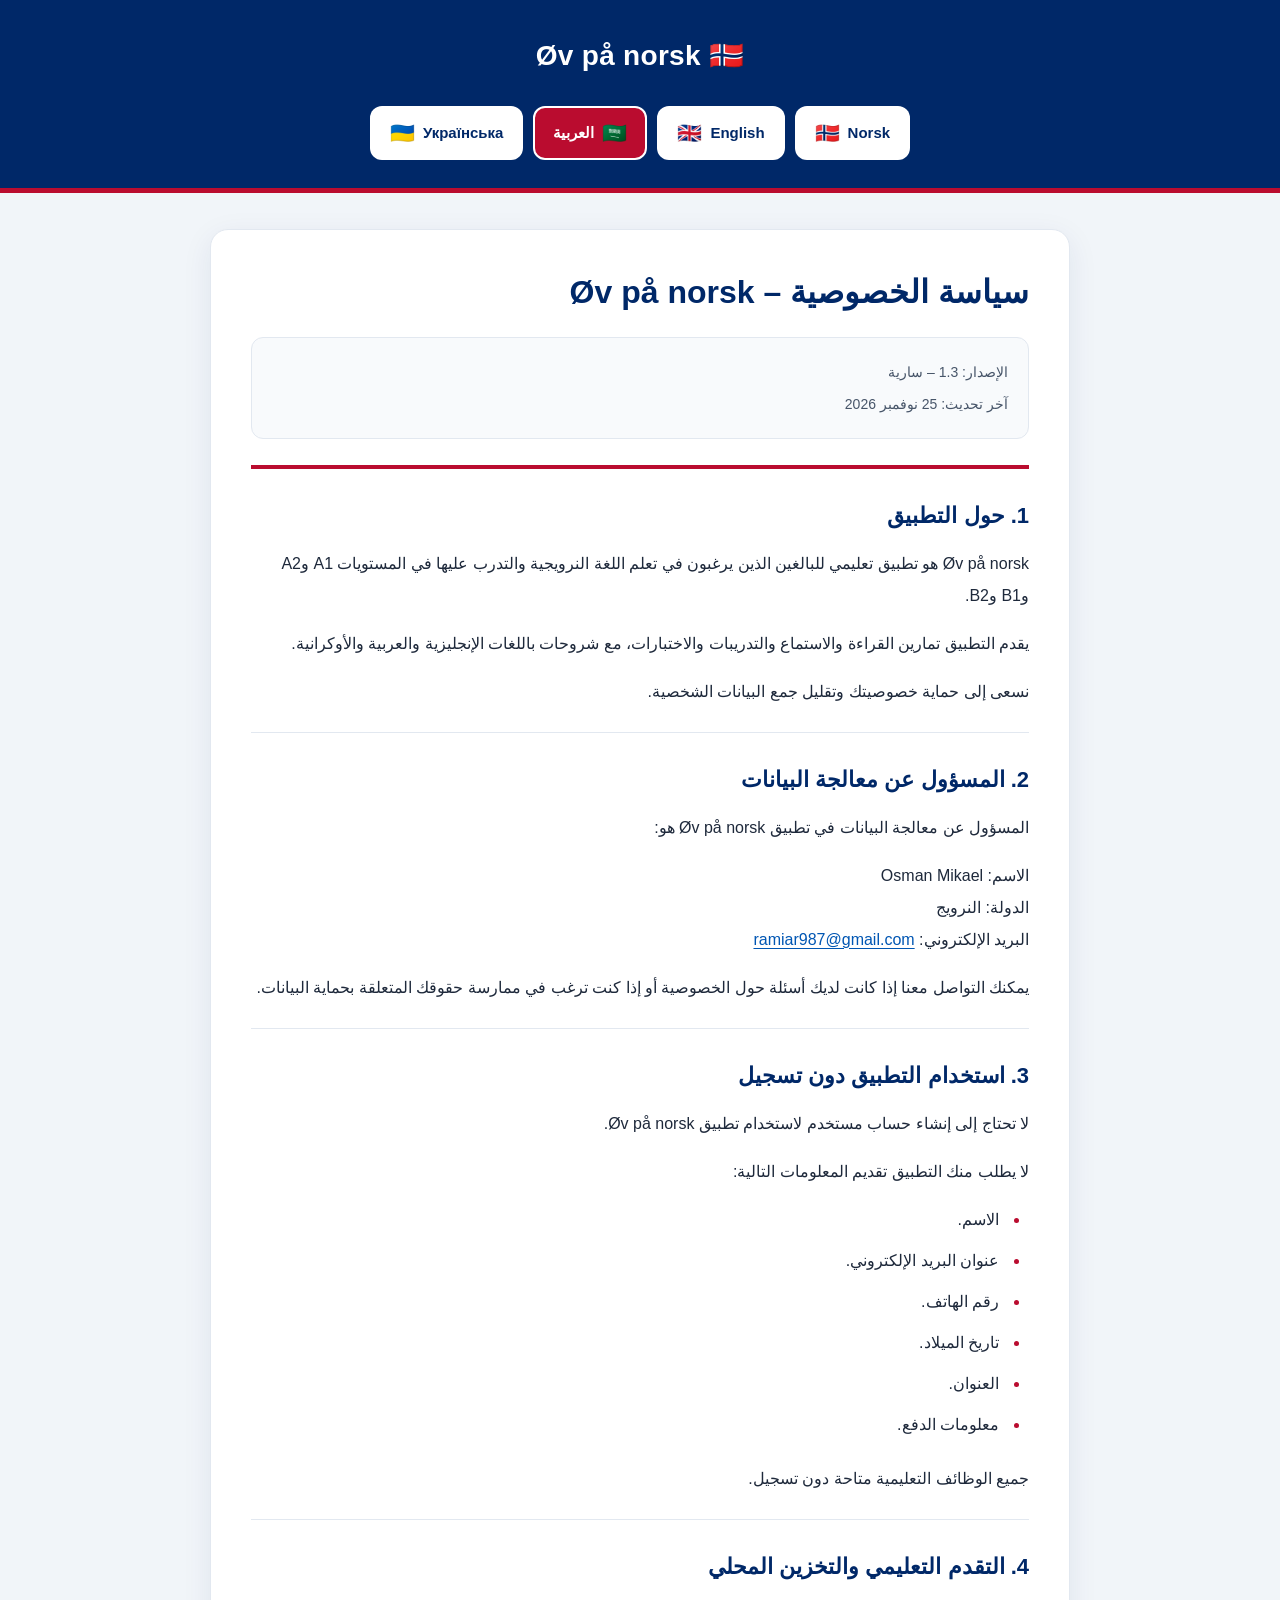
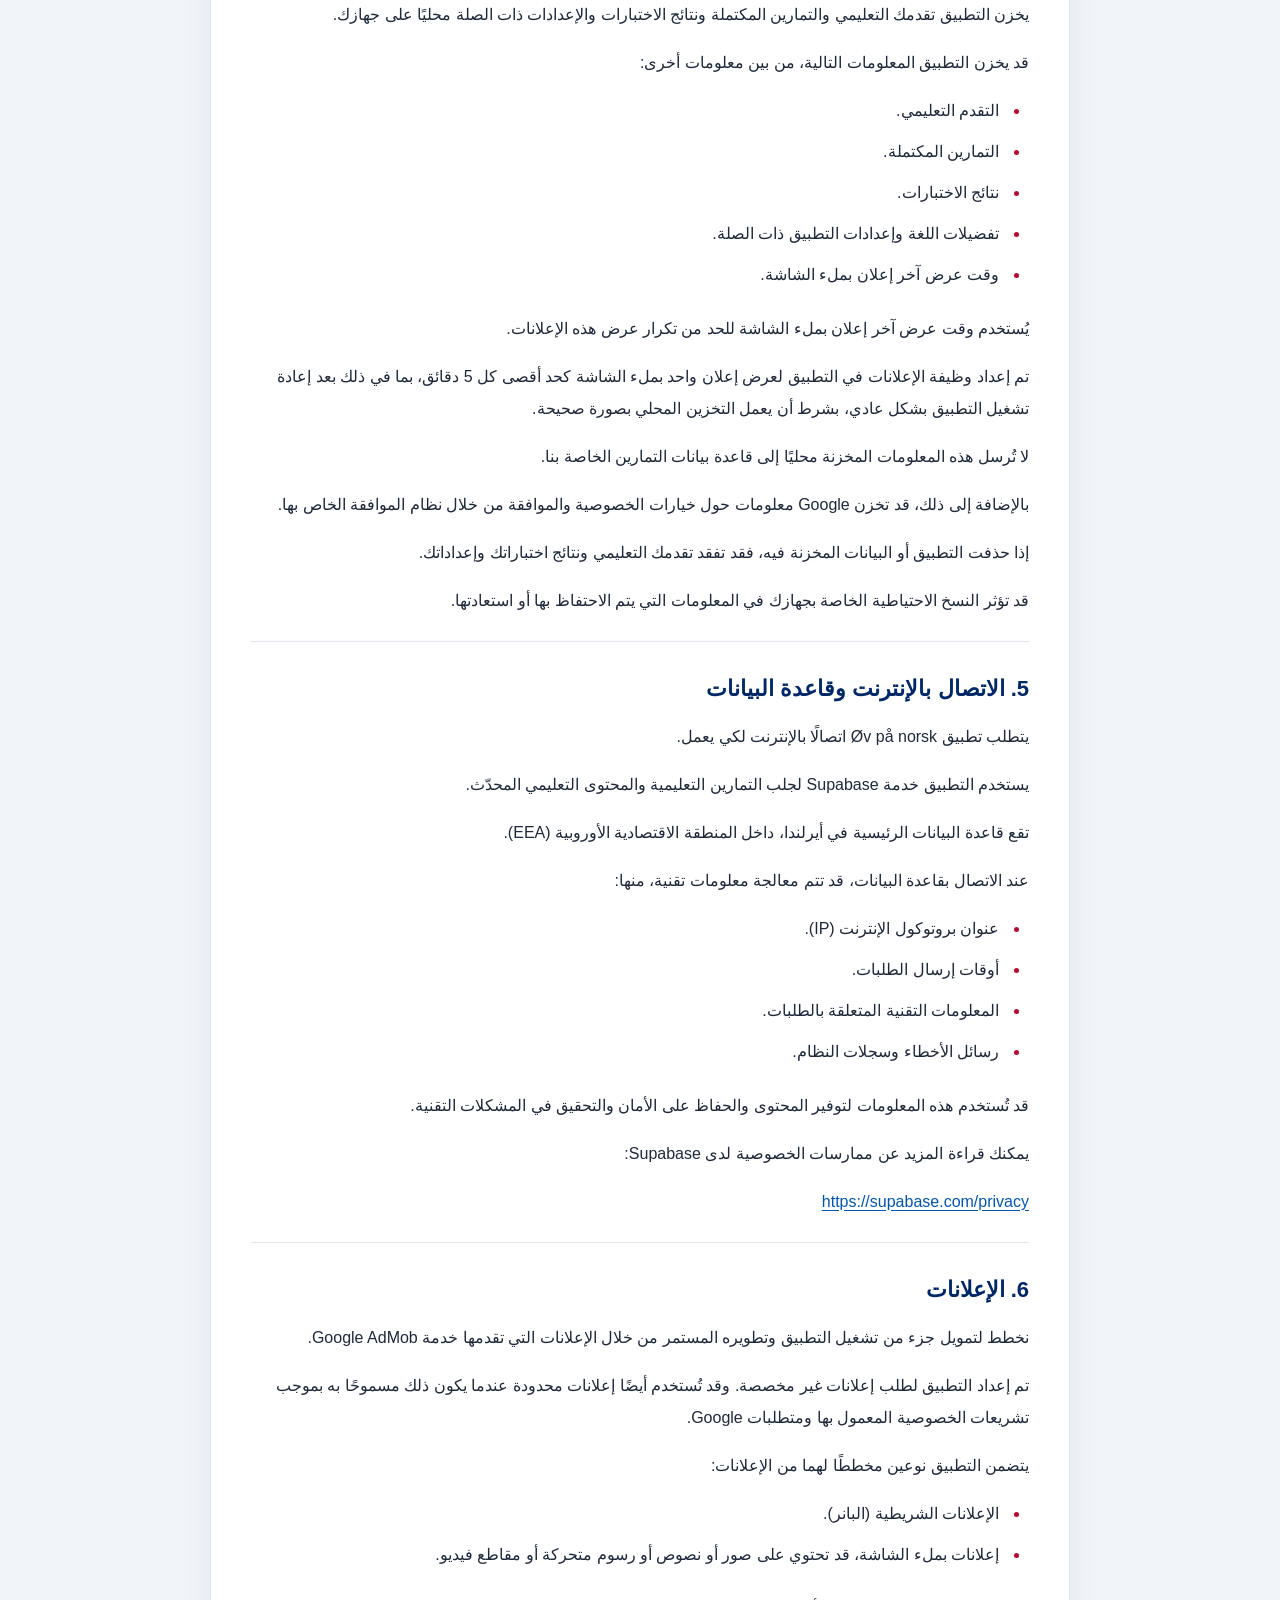
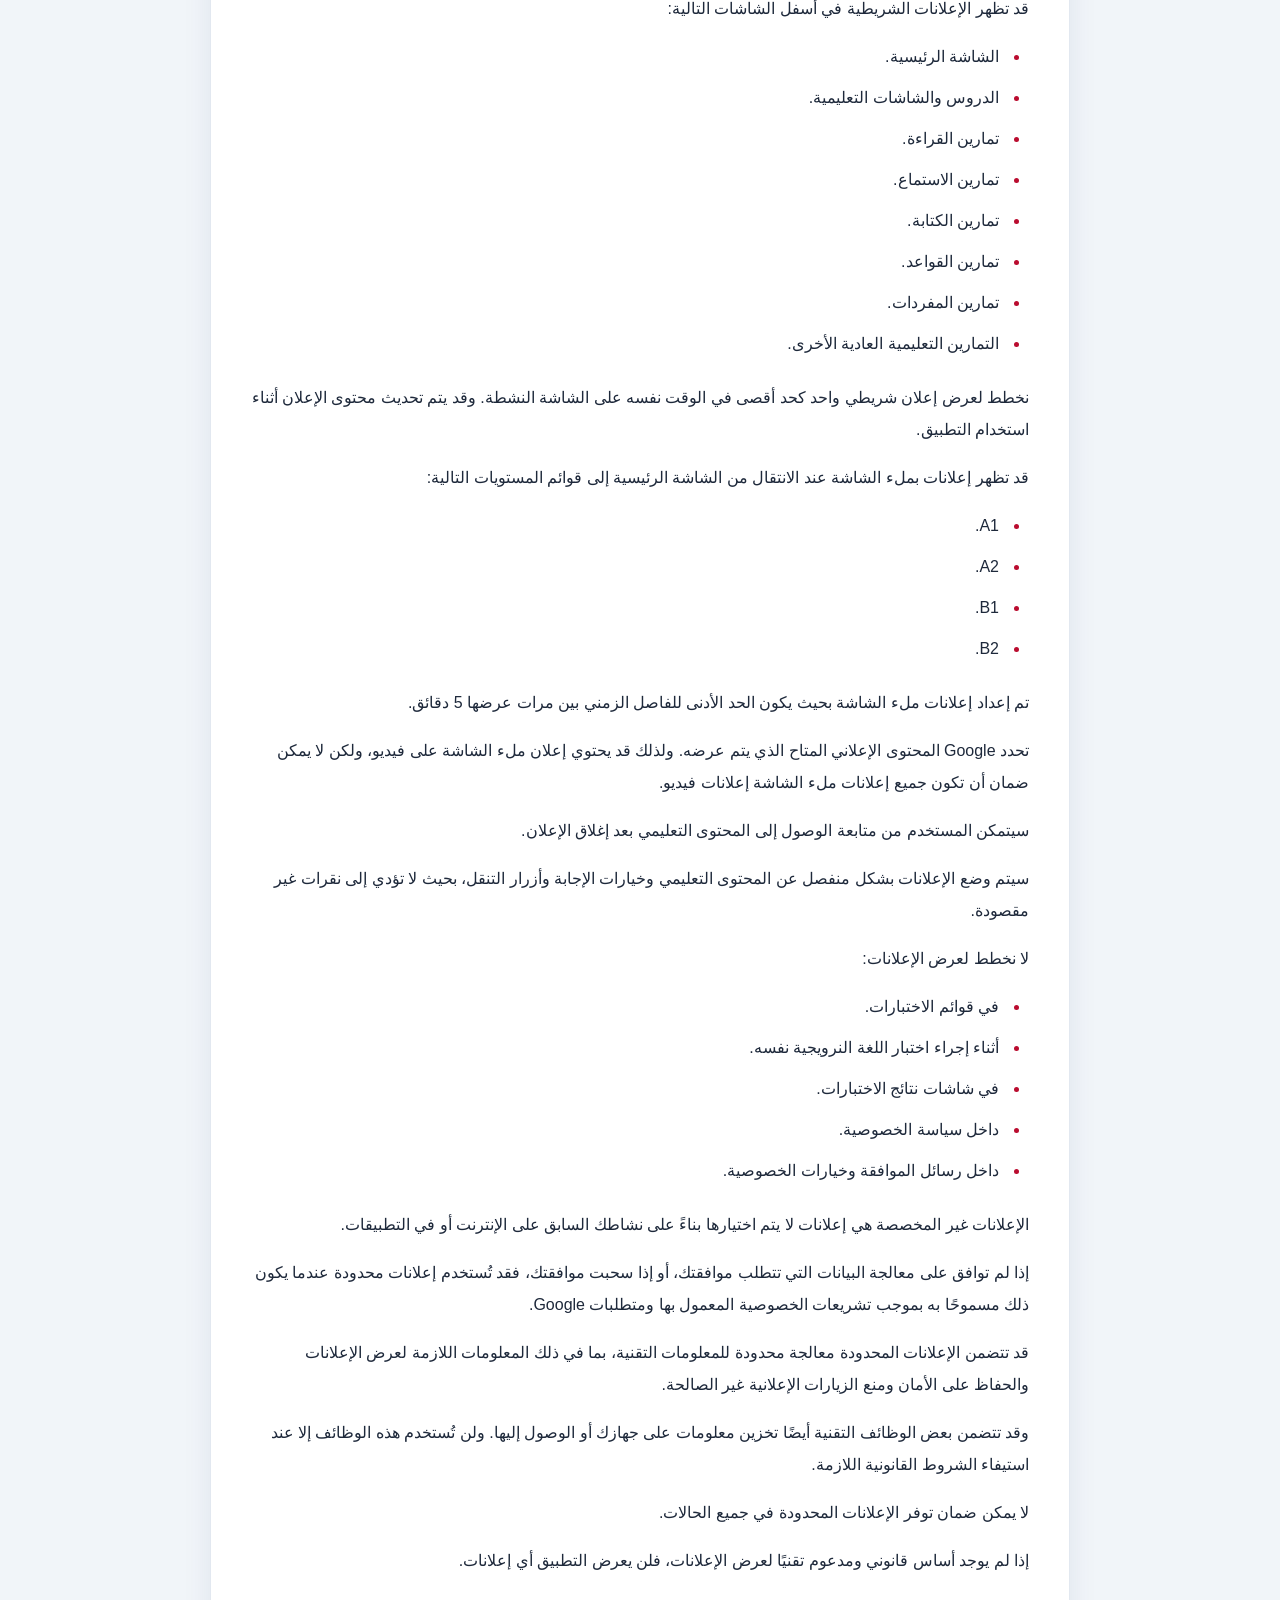
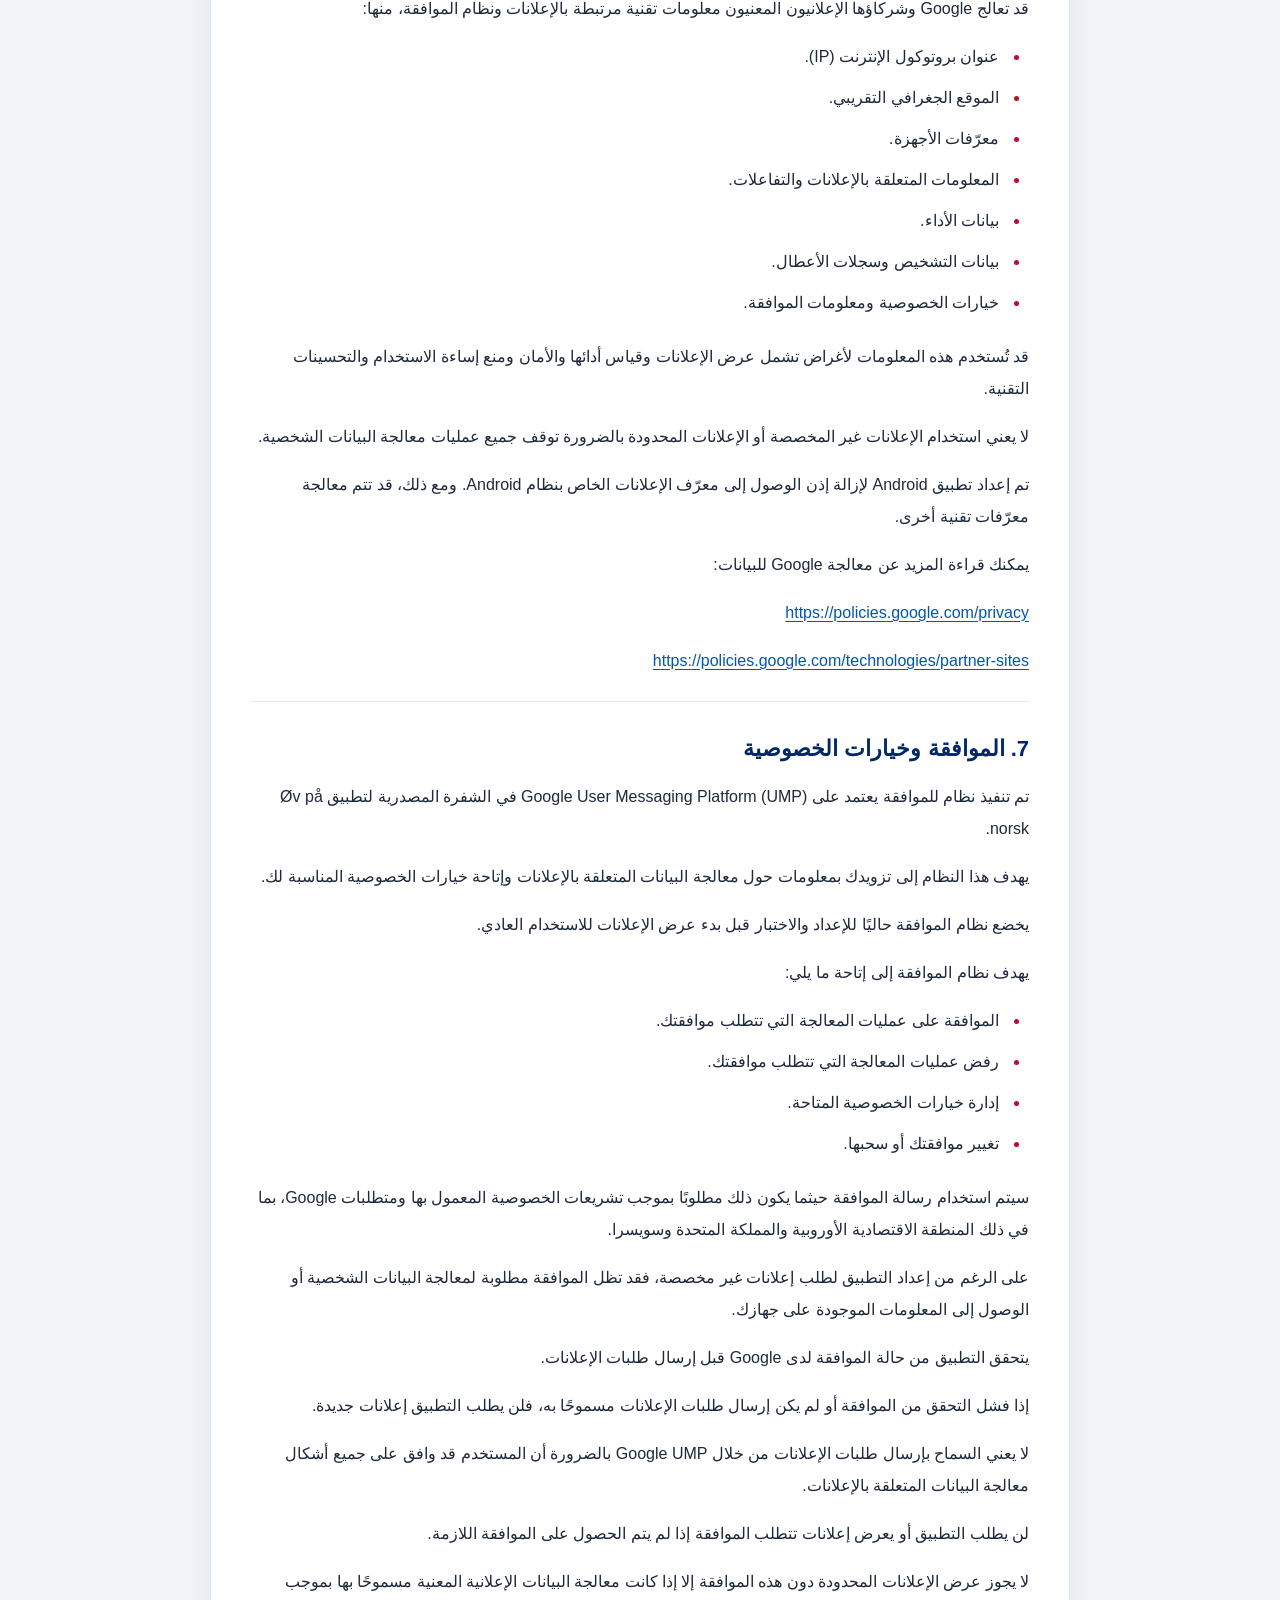
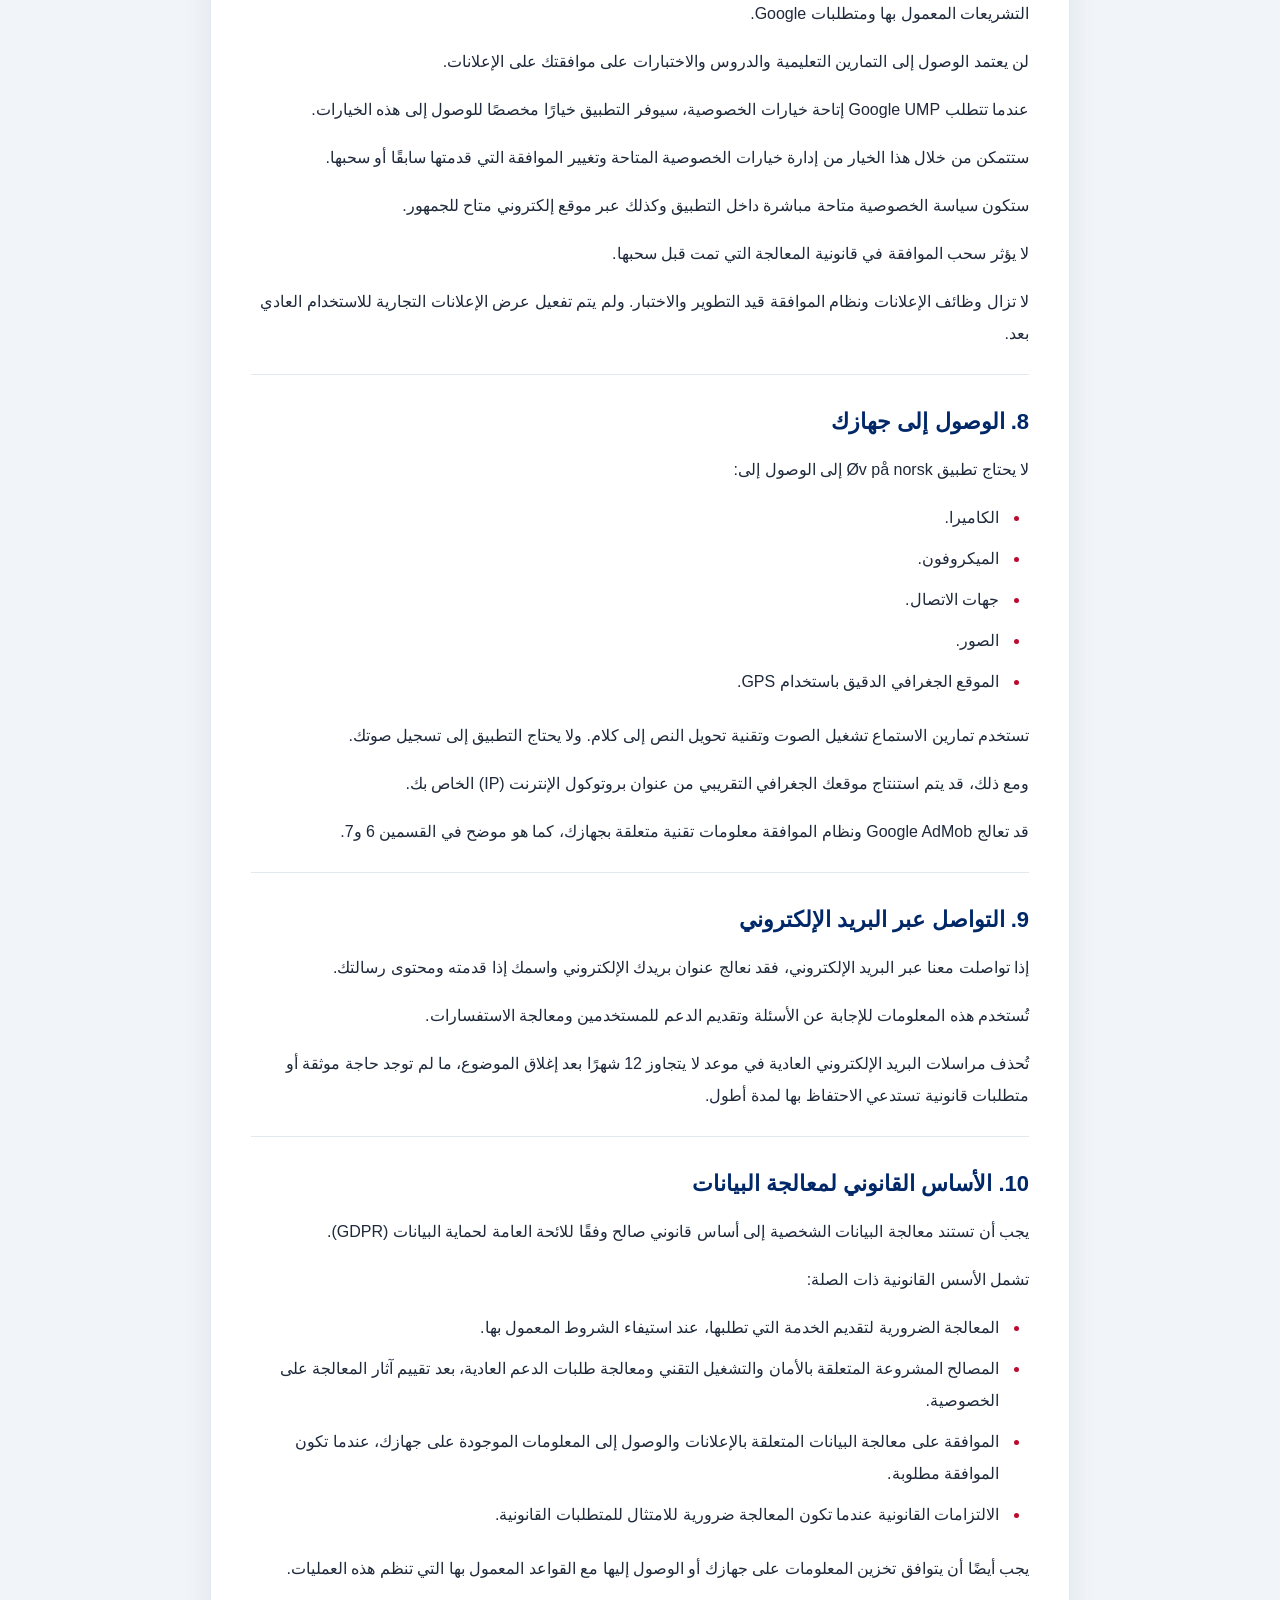
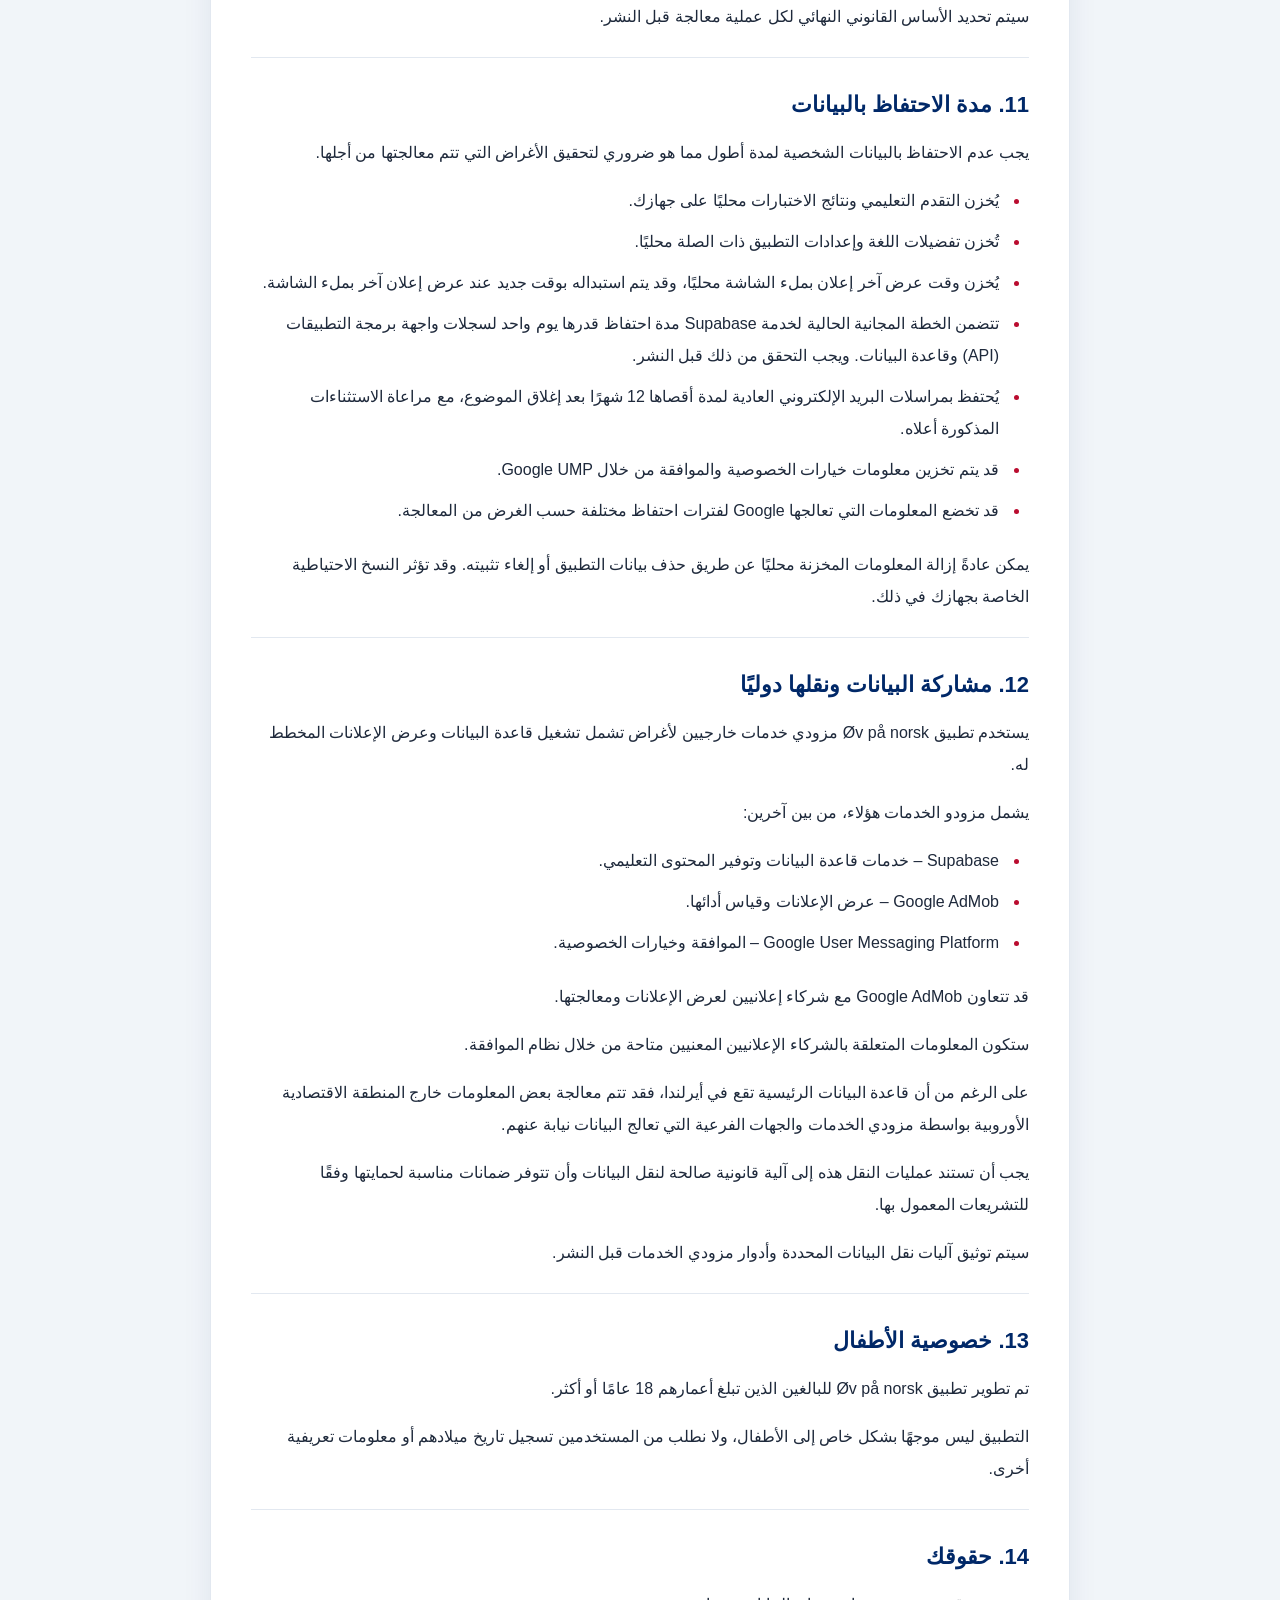
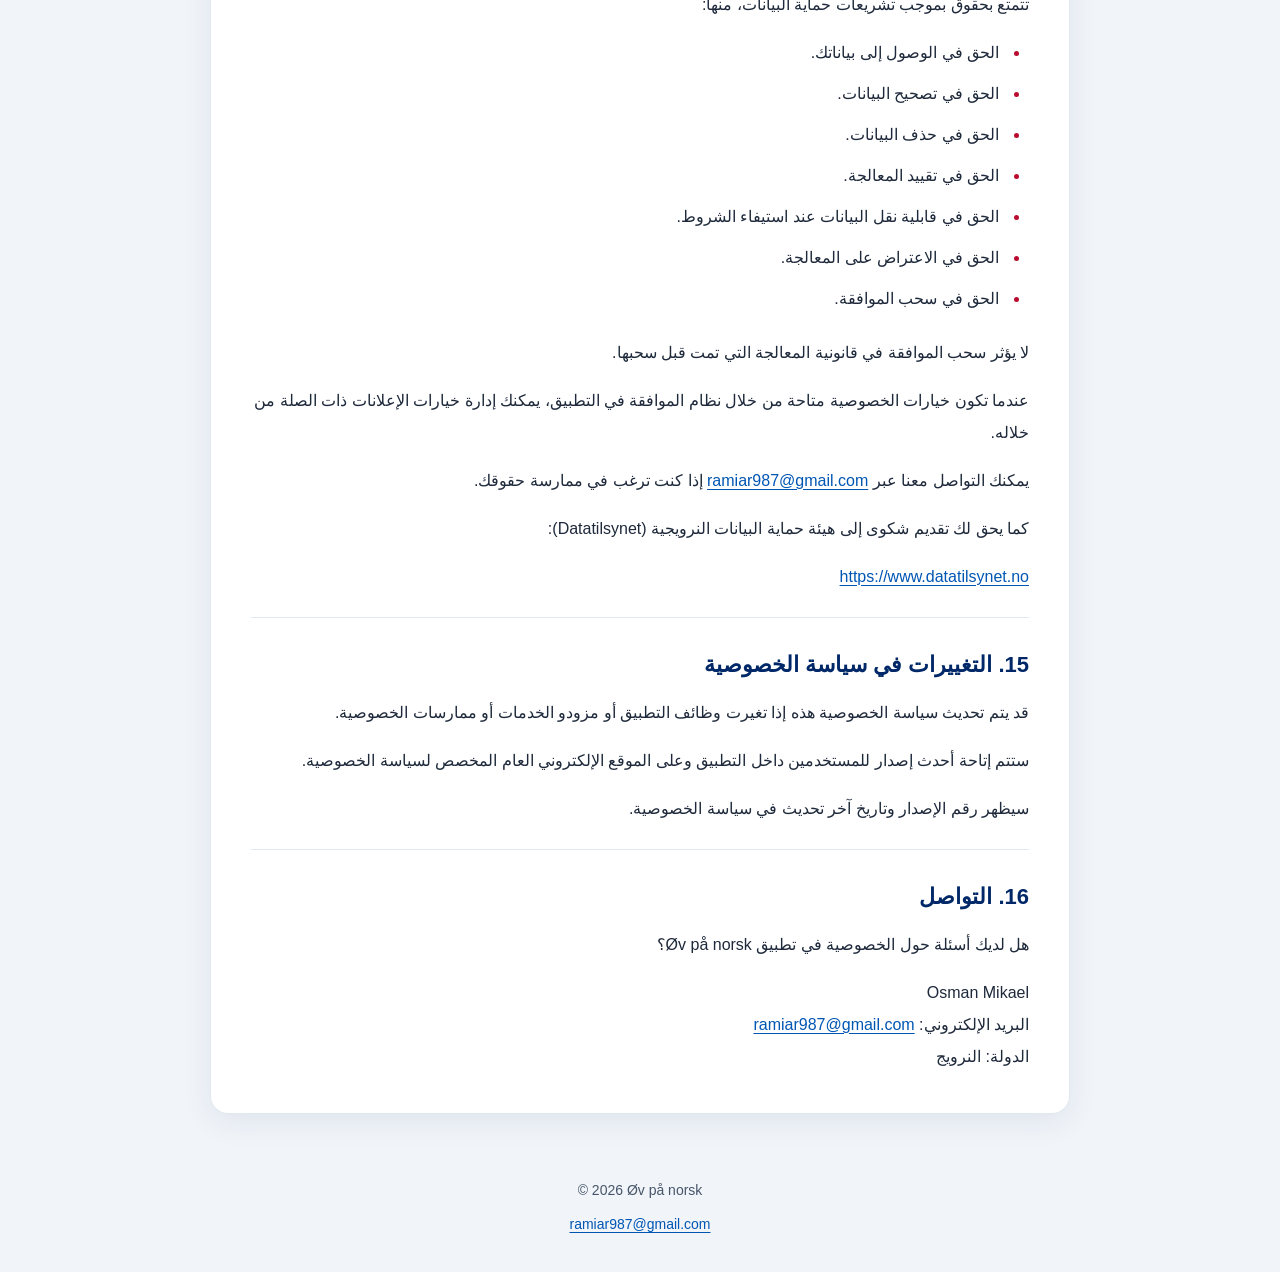
==== commit 2c009e35: "Update interstitial ad interval to 5 minutes" ====
--- a/ar.html
+++ b/ar.html
@@ -159,7 +159,7 @@
 <p>قد يخزن التطبيق المعلومات التالية، من بين معلومات أخرى:</p>
 <ul><li>التقدم التعليمي.</li><li>التمارين المكتملة.</li><li>نتائج الاختبارات.</li><li>تفضيلات اللغة وإعدادات التطبيق ذات الصلة.</li><li>وقت عرض آخر إعلان بملء الشاشة.</li></ul>
 <p>يُستخدم وقت عرض آخر إعلان بملء الشاشة للحد من تكرار عرض هذه الإعلانات.</p>
-<p>تم إعداد وظيفة الإعلانات في التطبيق لعرض إعلان واحد بملء الشاشة كحد أقصى كل 10 دقائق، بما في ذلك بعد إعادة تشغيل التطبيق بشكل عادي، بشرط أن يعمل التخزين المحلي بصورة صحيحة.</p>
+<p>تم إعداد وظيفة الإعلانات في التطبيق لعرض إعلان واحد بملء الشاشة كحد أقصى كل 5 دقائق، بما في ذلك بعد إعادة تشغيل التطبيق بشكل عادي، بشرط أن يعمل التخزين المحلي بصورة صحيحة.</p>
 <p>لا تُرسل هذه المعلومات المخزنة محليًا إلى قاعدة بيانات التمارين الخاصة بنا.</p>
 <p>بالإضافة إلى ذلك، قد تخزن Google معلومات حول خيارات الخصوصية والموافقة من خلال نظام الموافقة الخاص بها.</p>
 <p>إذا حذفت التطبيق أو البيانات المخزنة فيه، فقد تفقد تقدمك التعليمي ونتائج اختباراتك وإعداداتك.</p>
@@ -205,7 +205,7 @@
 <p>نخطط لعرض إعلان شريطي واحد كحد أقصى في الوقت نفسه على الشاشة النشطة. وقد يتم تحديث محتوى الإعلان أثناء استخدام التطبيق.</p>
 <p>قد تظهر إعلانات بملء الشاشة عند الانتقال من الشاشة الرئيسية إلى قوائم المستويات التالية:</p>
 <ul><li>A1.</li><li>A2.</li><li>B1.</li><li>B2.</li></ul>
-<p>تم إعداد إعلانات ملء الشاشة بحيث يكون الحد الأدنى للفاصل الزمني بين مرات عرضها 10 دقائق.</p>
+<p>تم إعداد إعلانات ملء الشاشة بحيث يكون الحد الأدنى للفاصل الزمني بين مرات عرضها 5 دقائق.</p>
 <p>تحدد Google المحتوى الإعلاني المتاح الذي يتم عرضه. ولذلك قد يحتوي إعلان ملء الشاشة على فيديو، ولكن لا يمكن ضمان أن تكون جميع إعلانات ملء الشاشة إعلانات فيديو.</p>
 <p>سيتمكن المستخدم من متابعة الوصول إلى المحتوى التعليمي بعد إغلاق الإعلان.</p>
 <p>سيتم وضع الإعلانات بشكل منفصل عن المحتوى التعليمي وخيارات الإجابة وأزرار التنقل، بحيث لا تؤدي إلى نقرات غير مقصودة.</p>
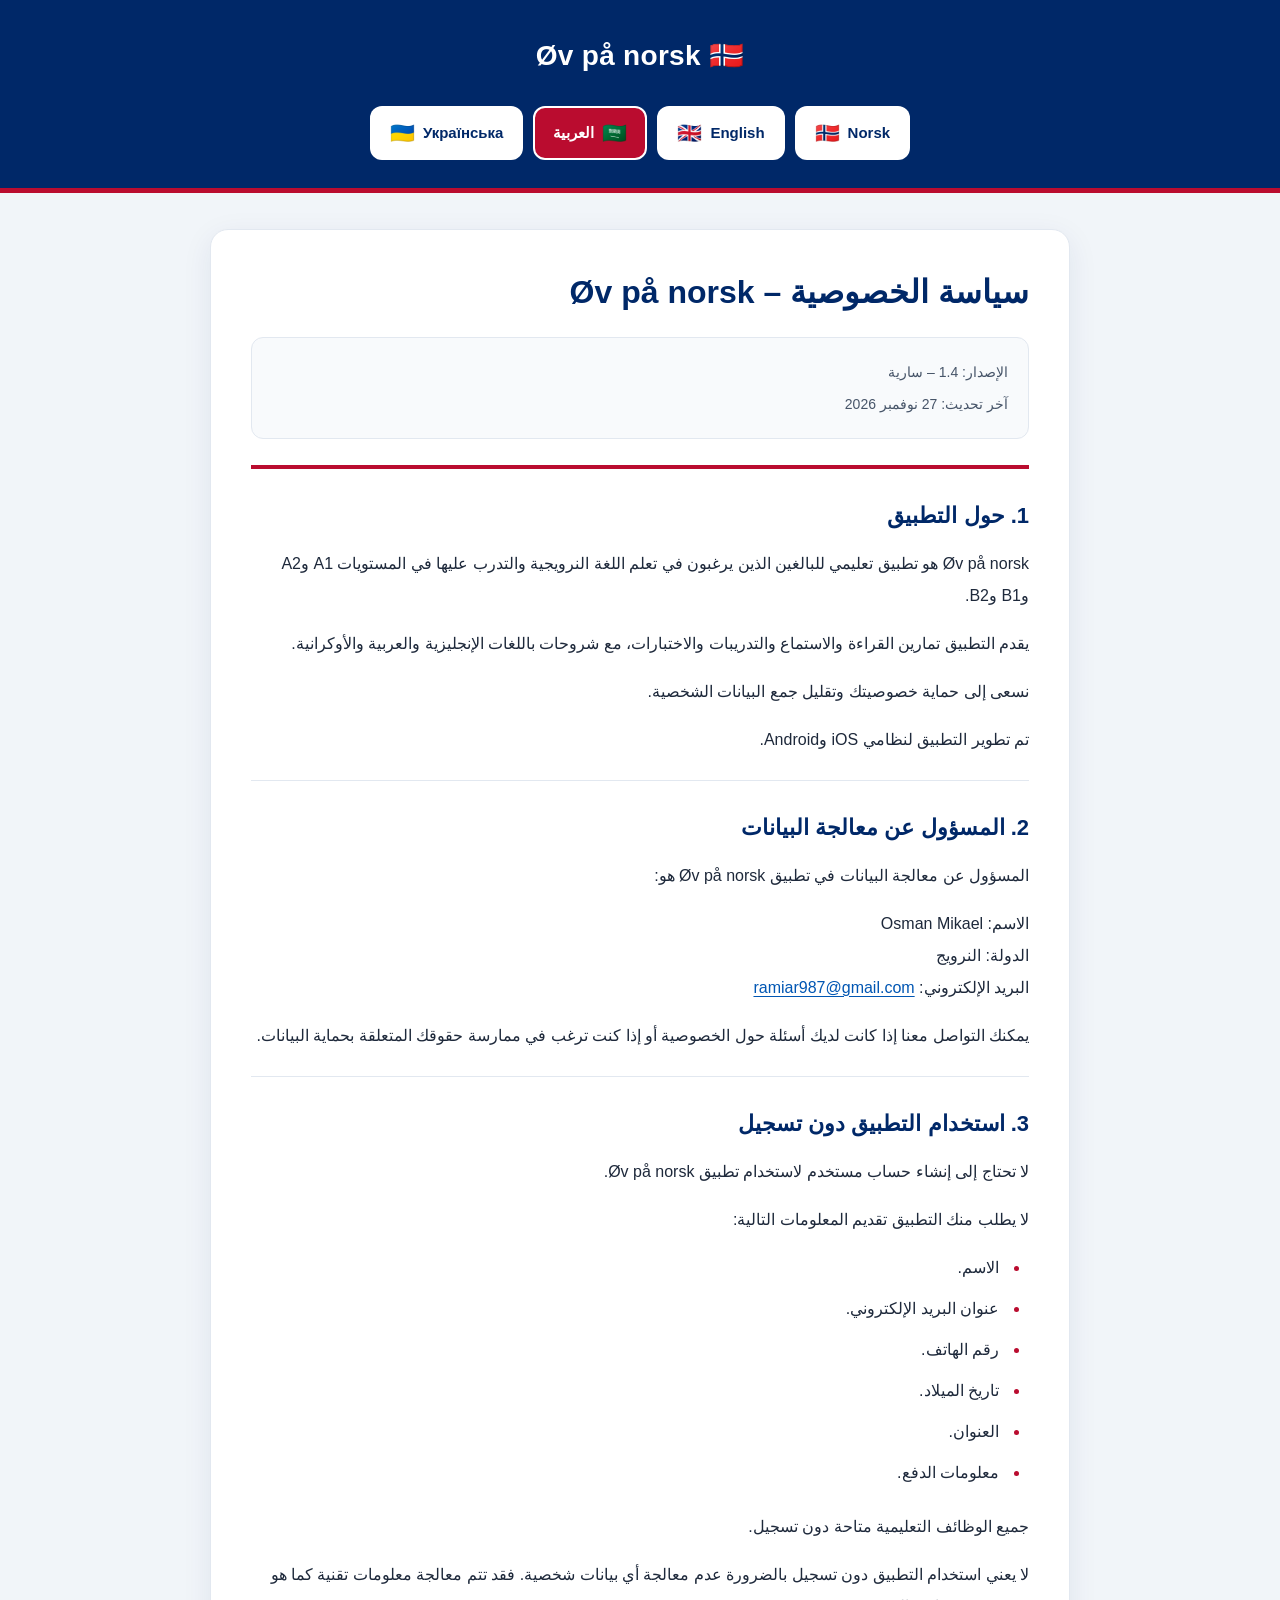
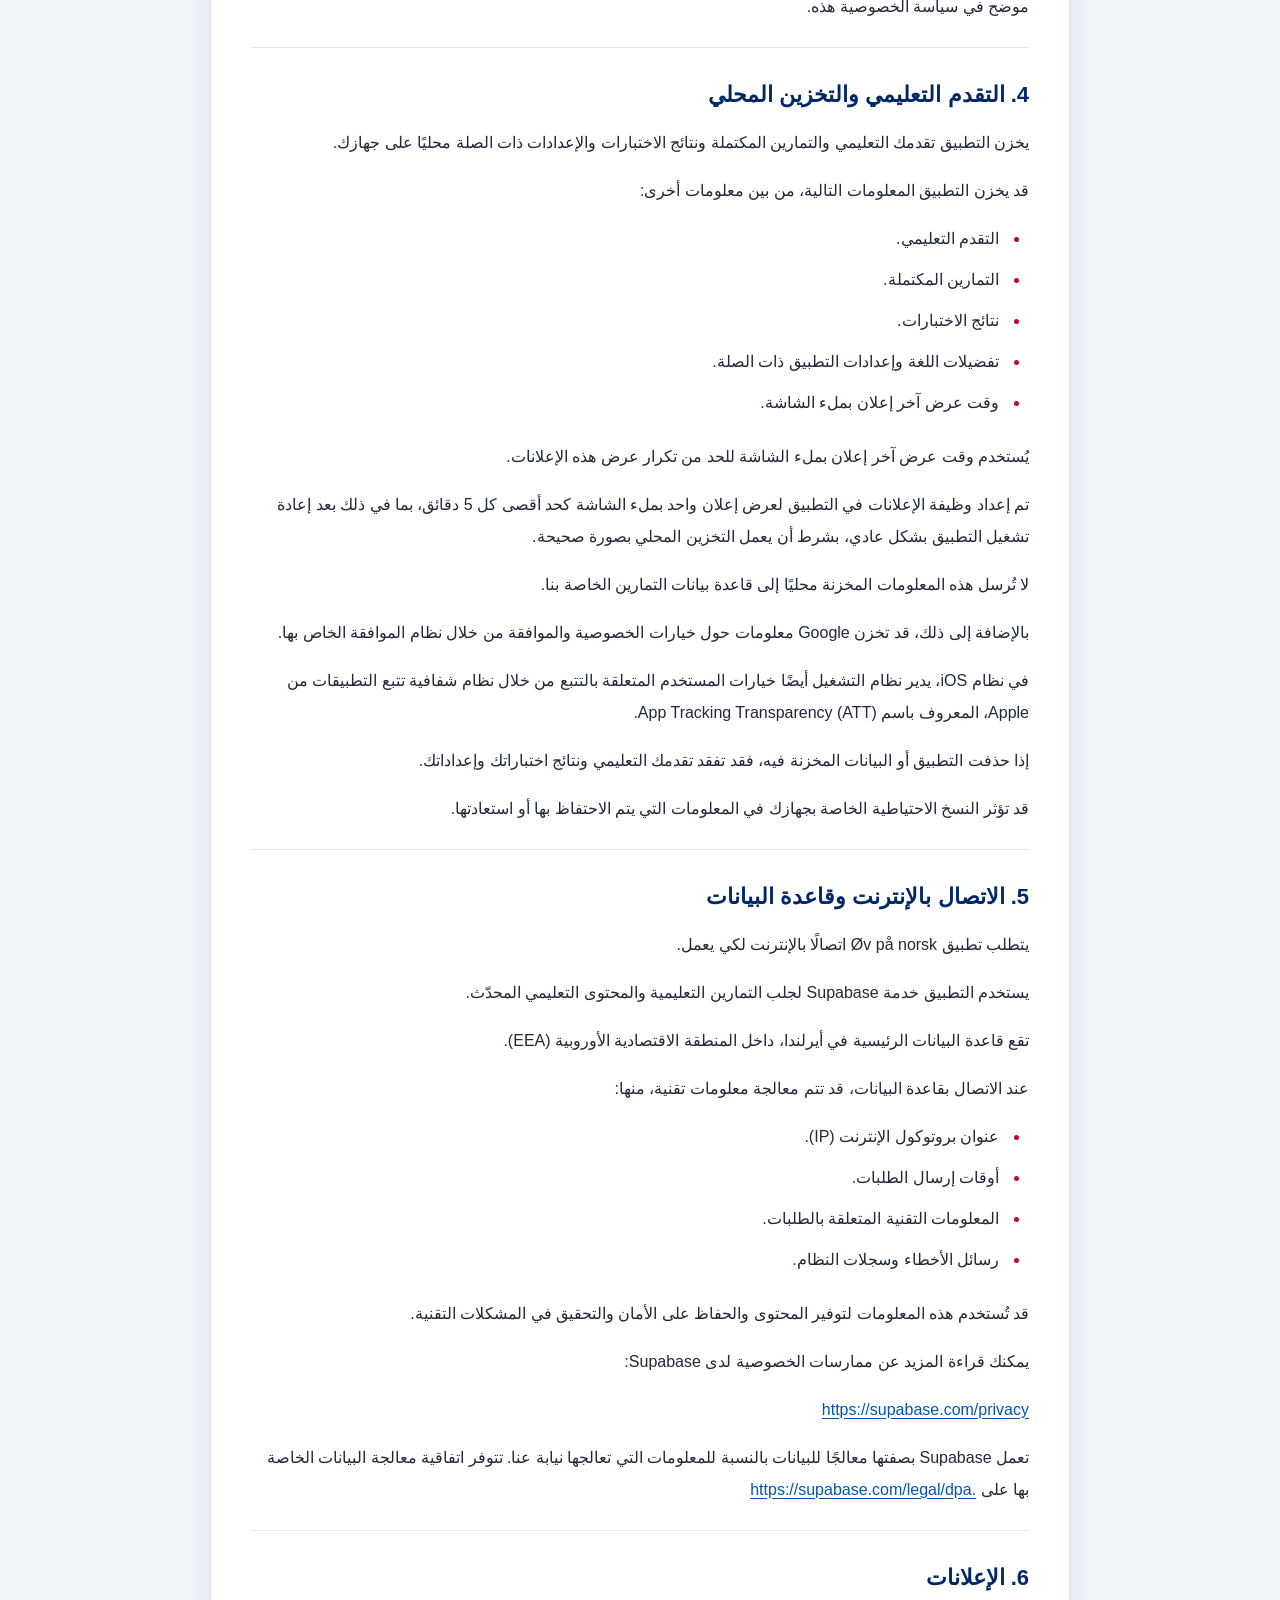
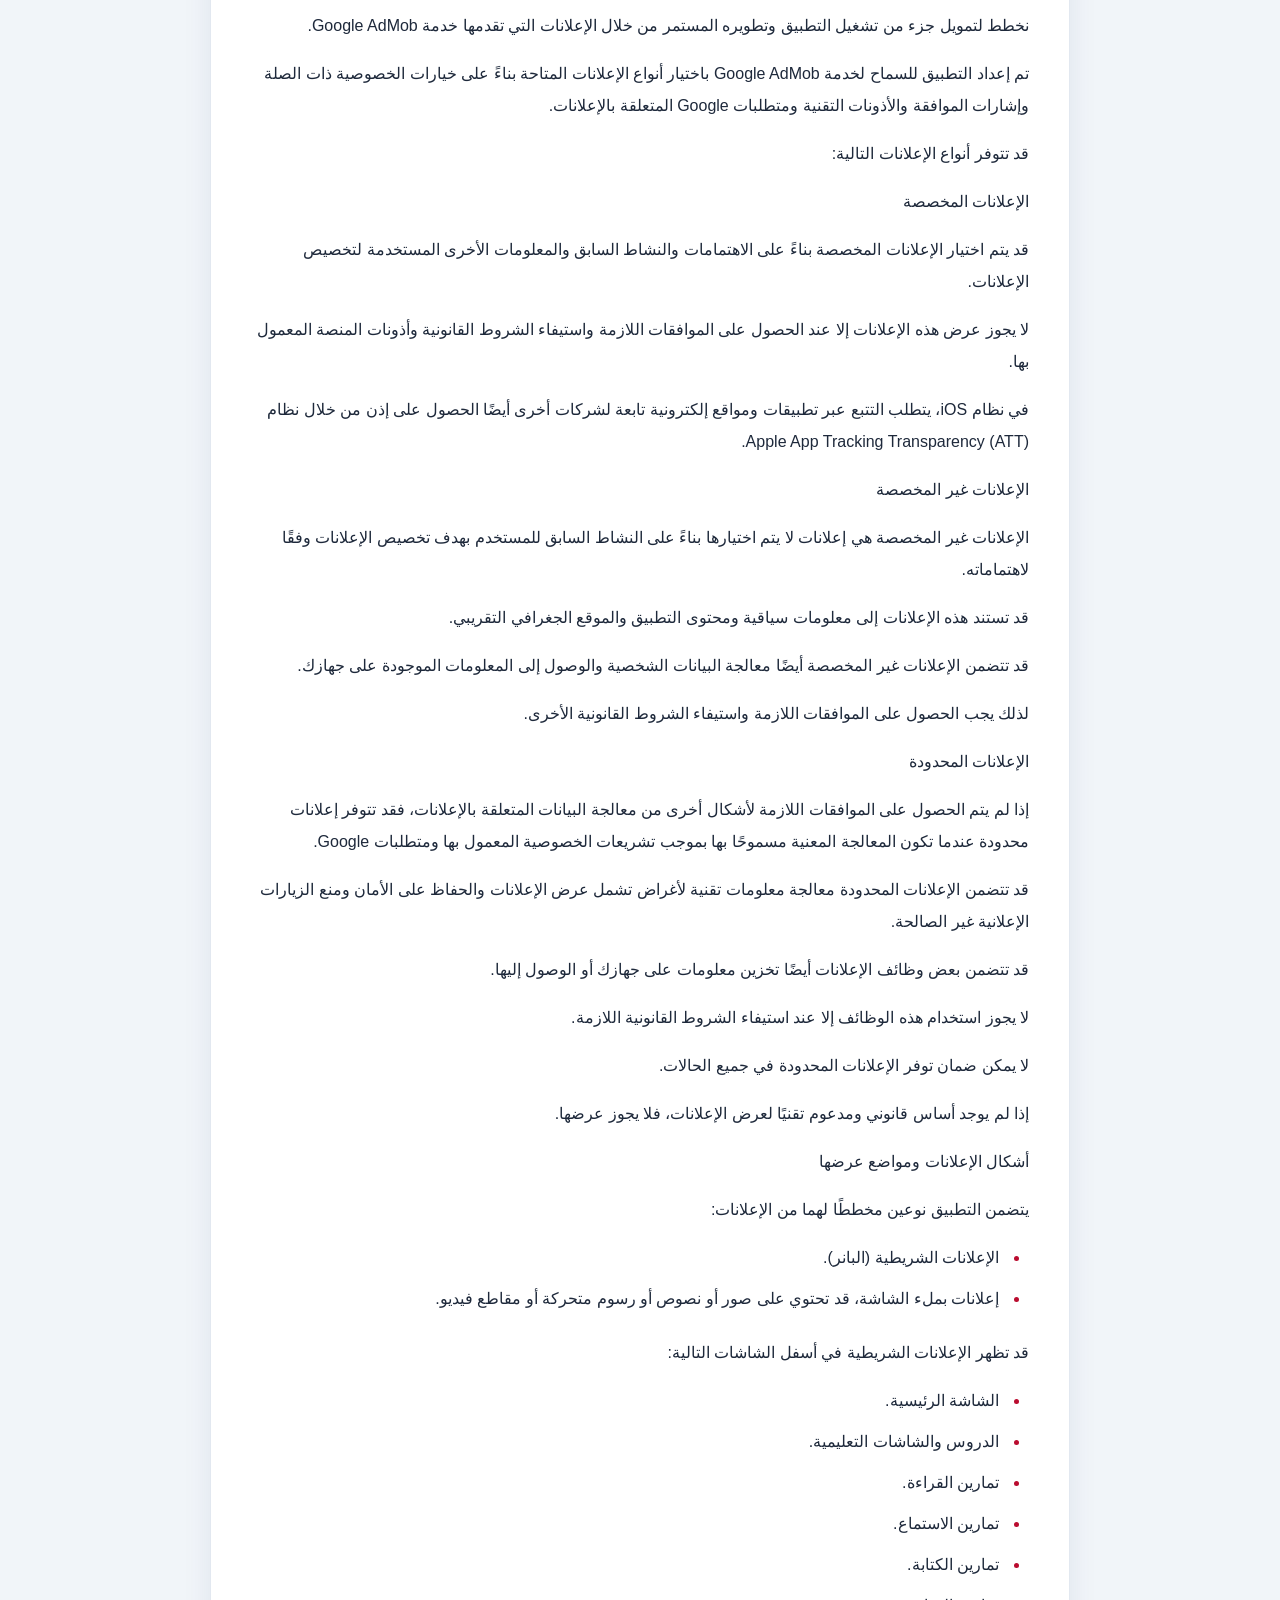
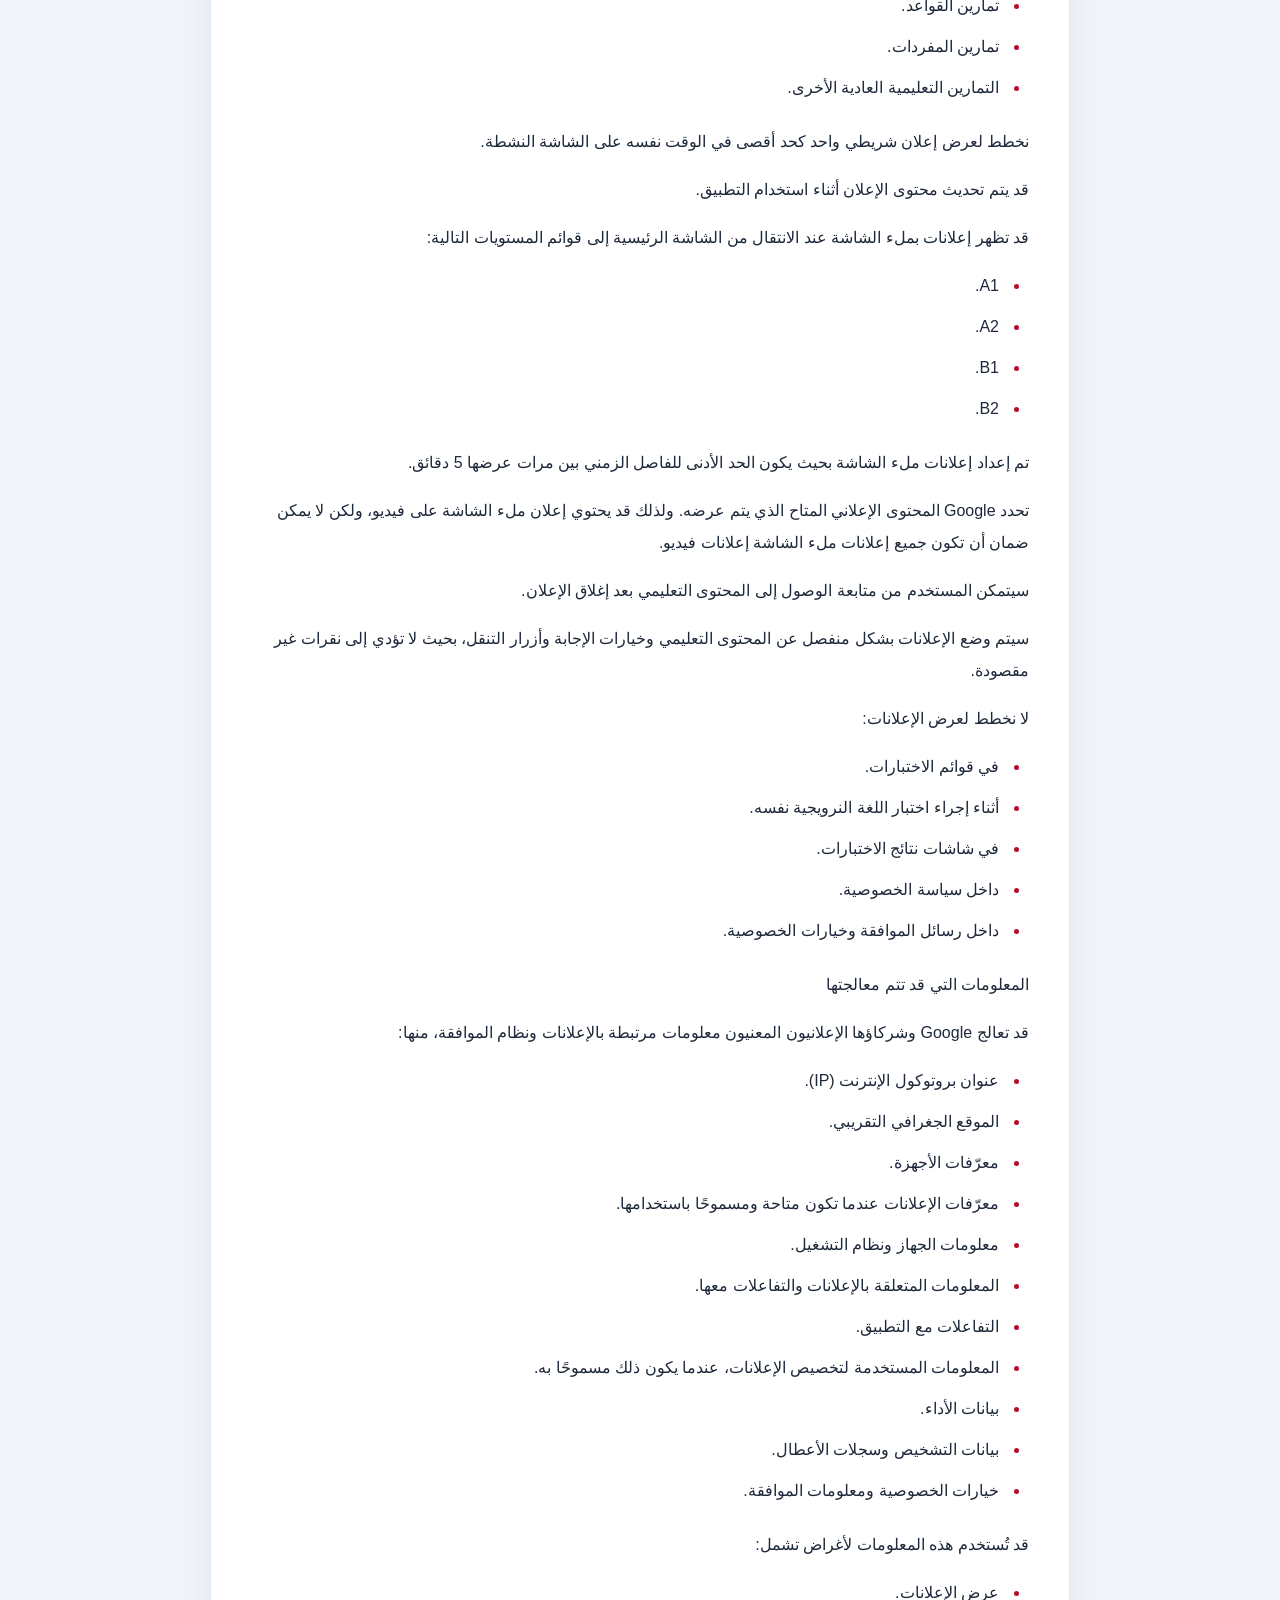
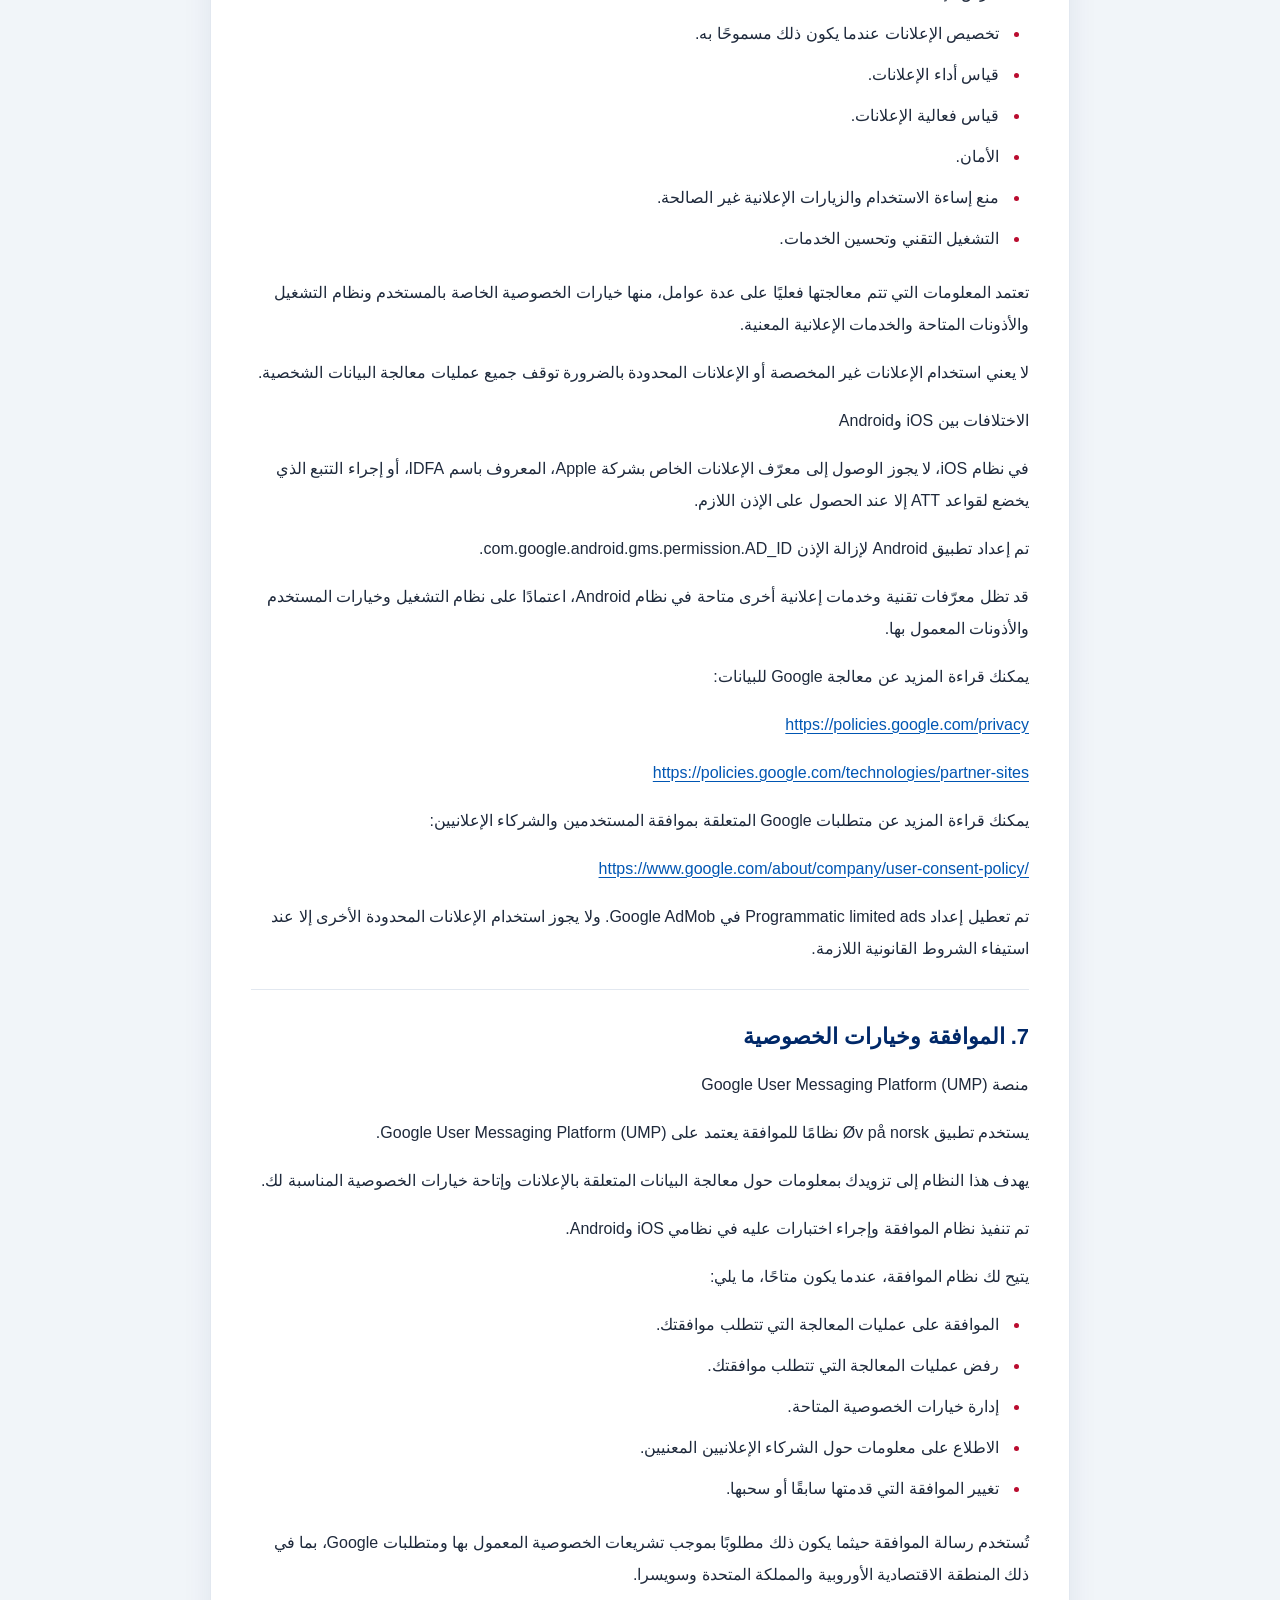
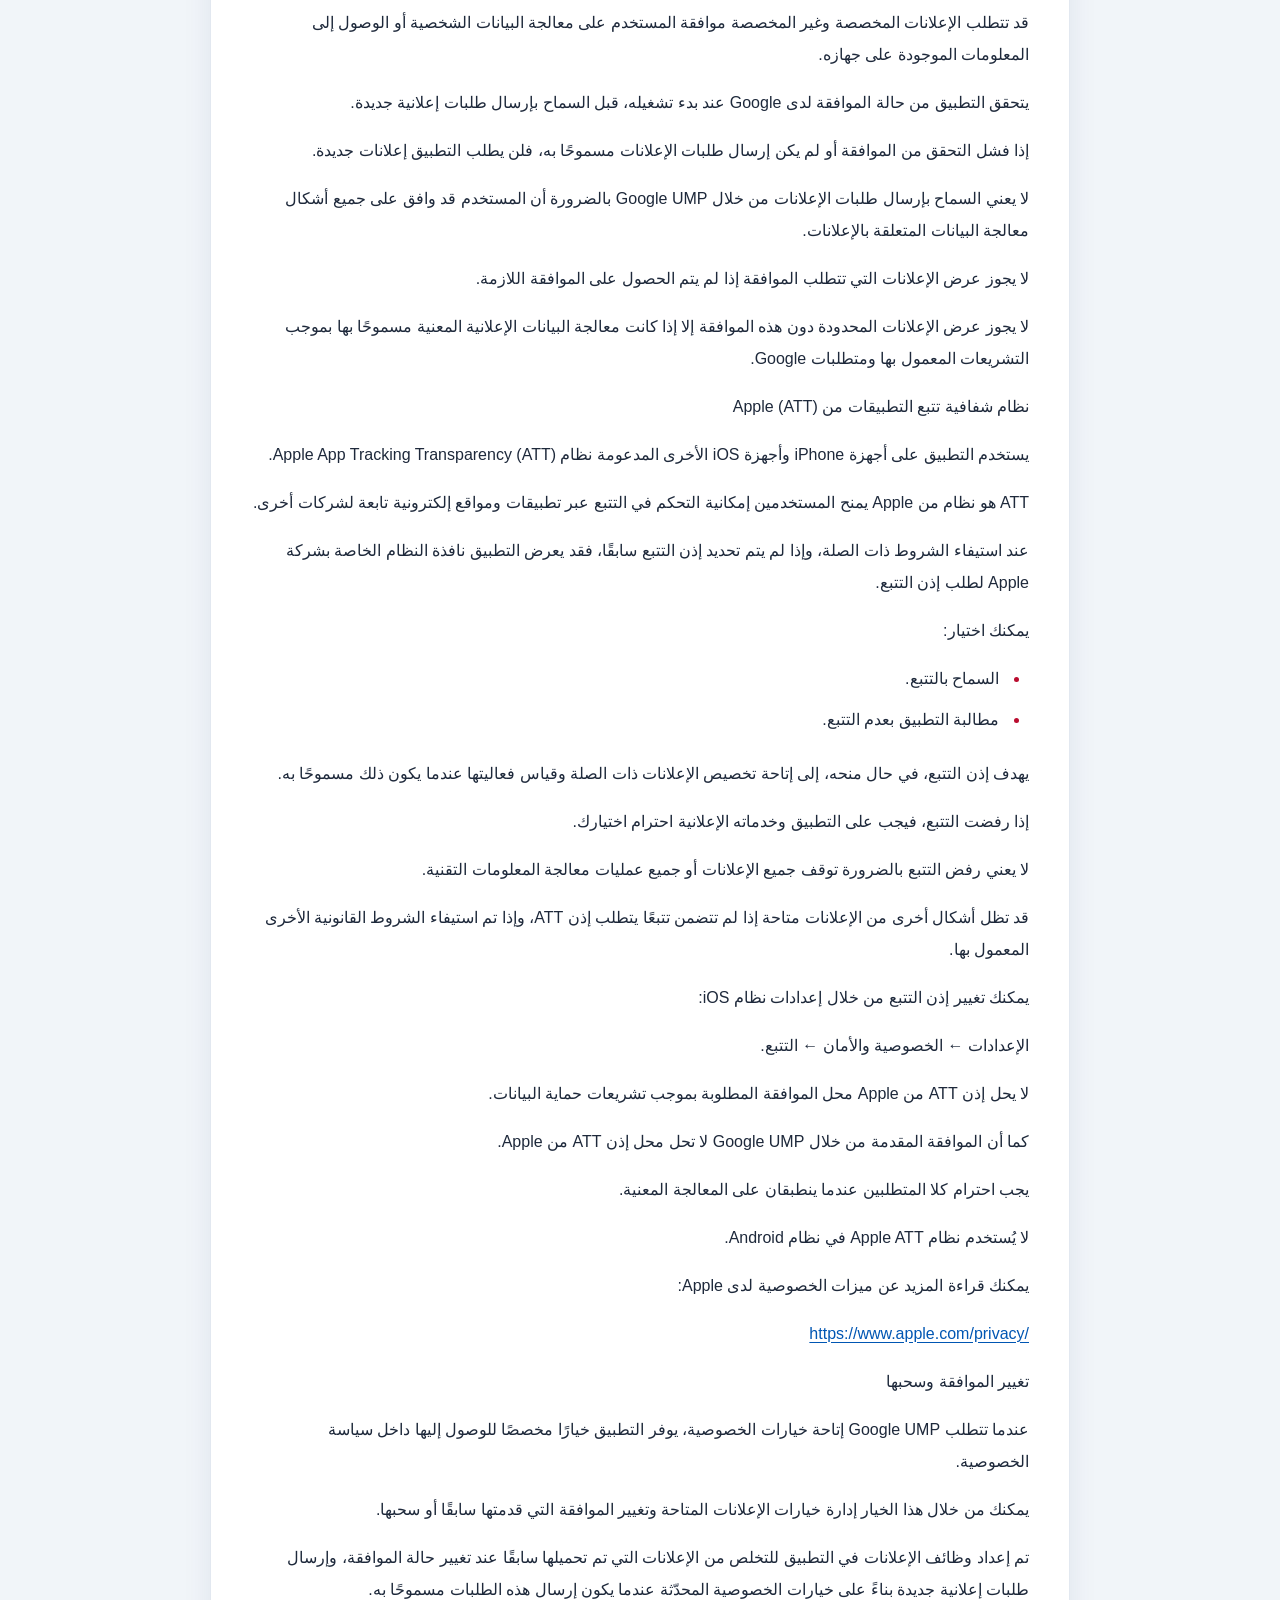
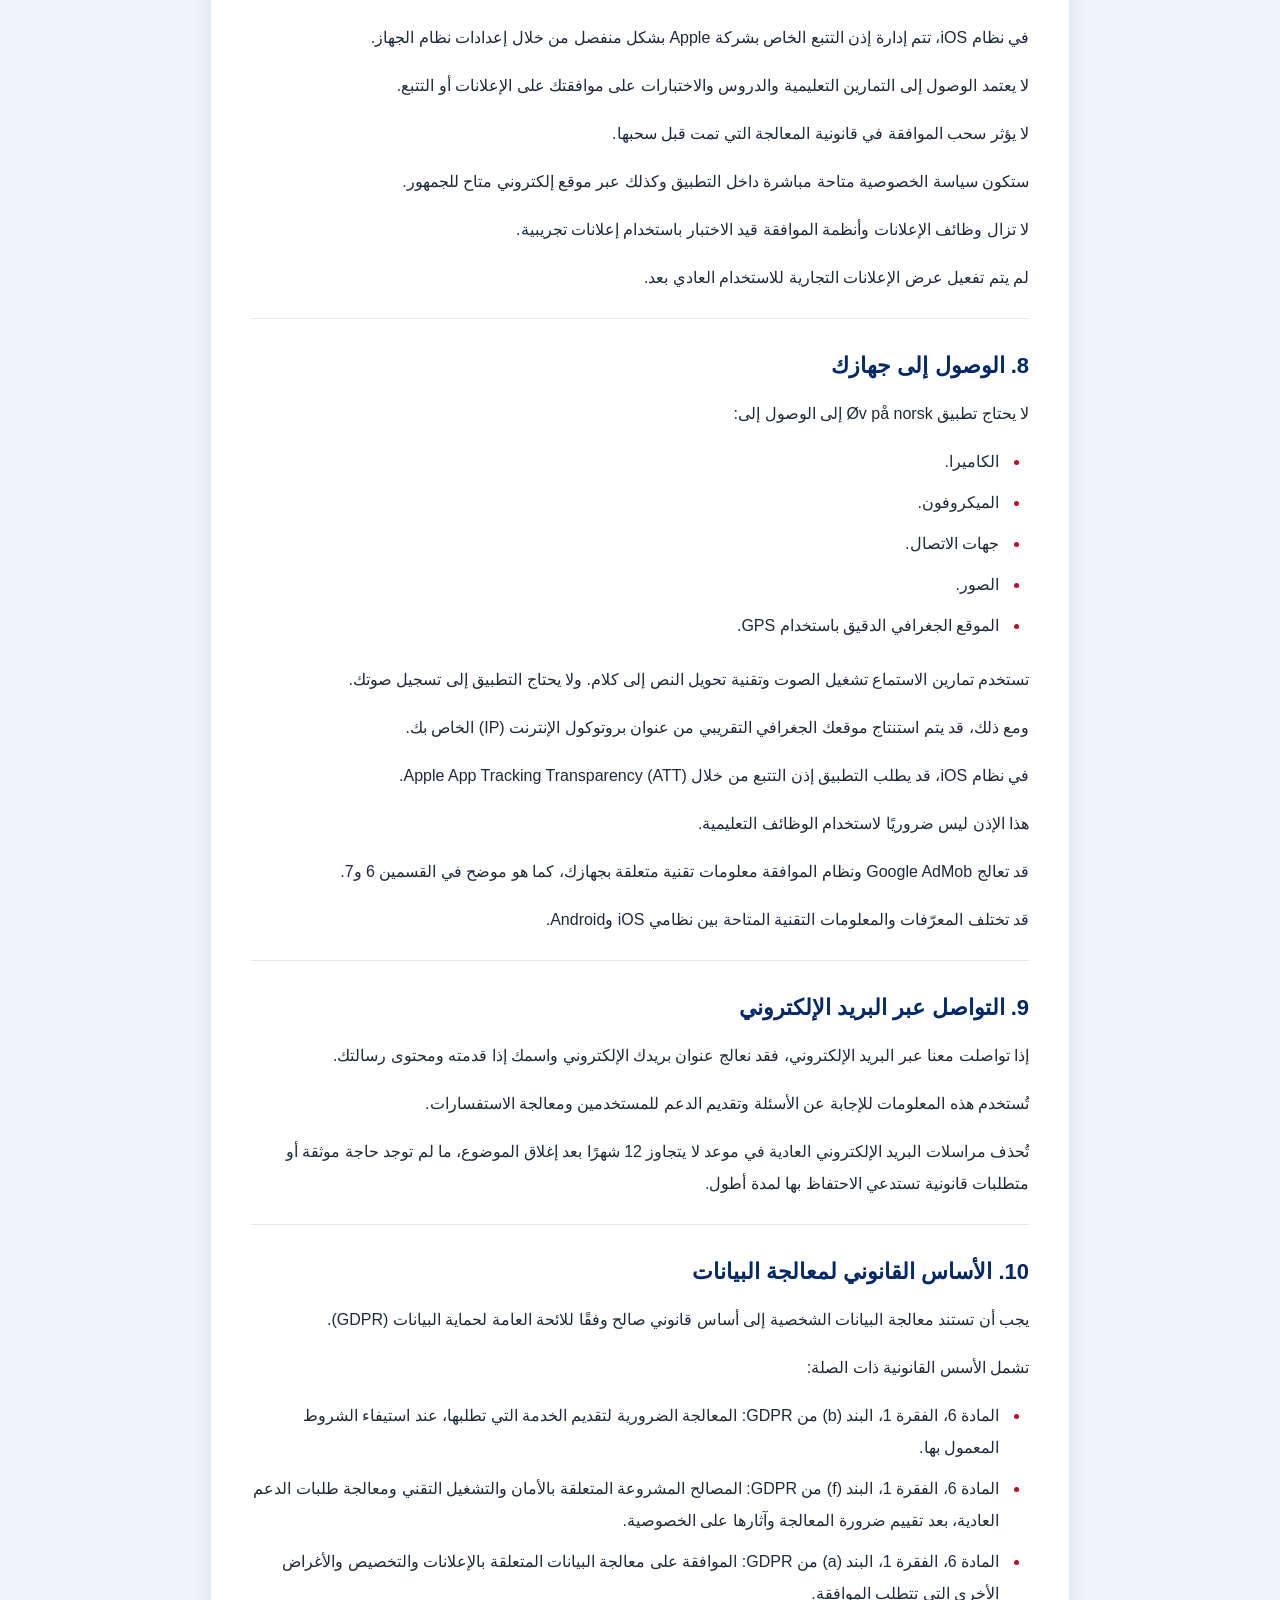
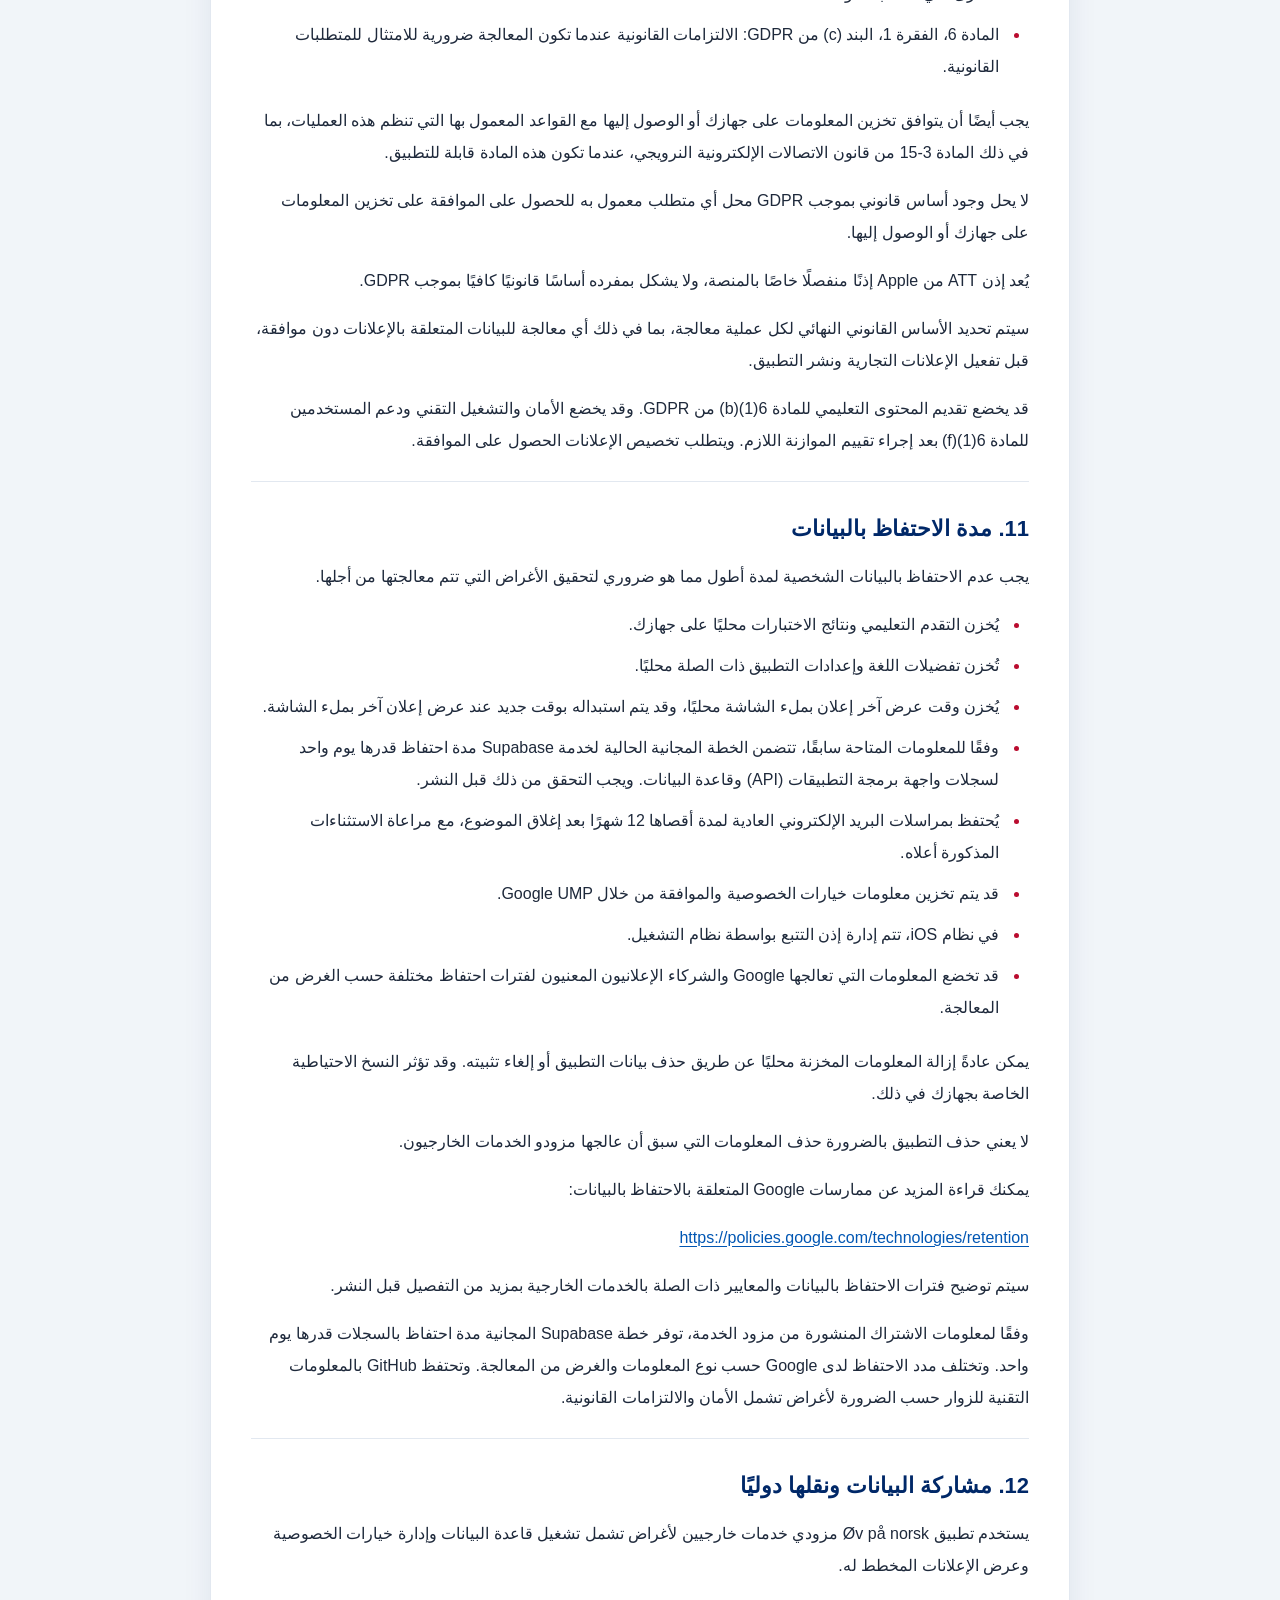
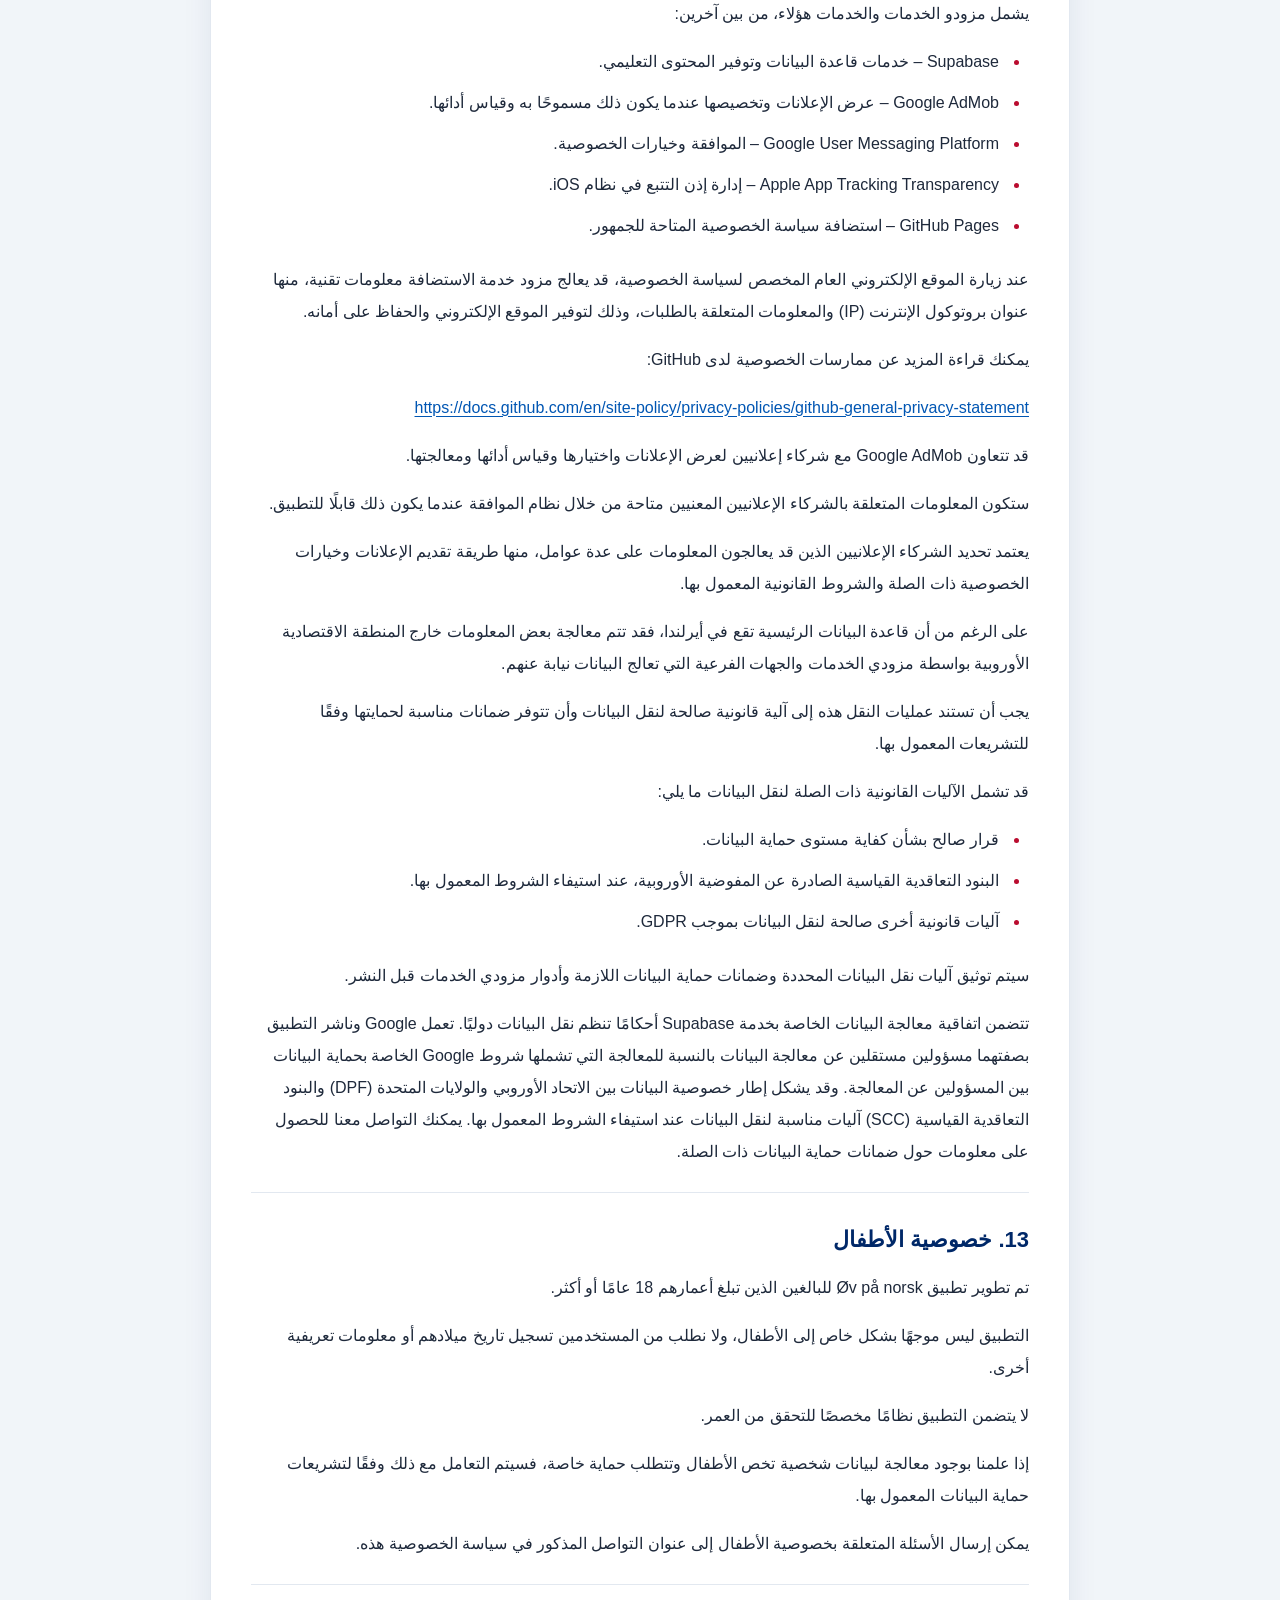
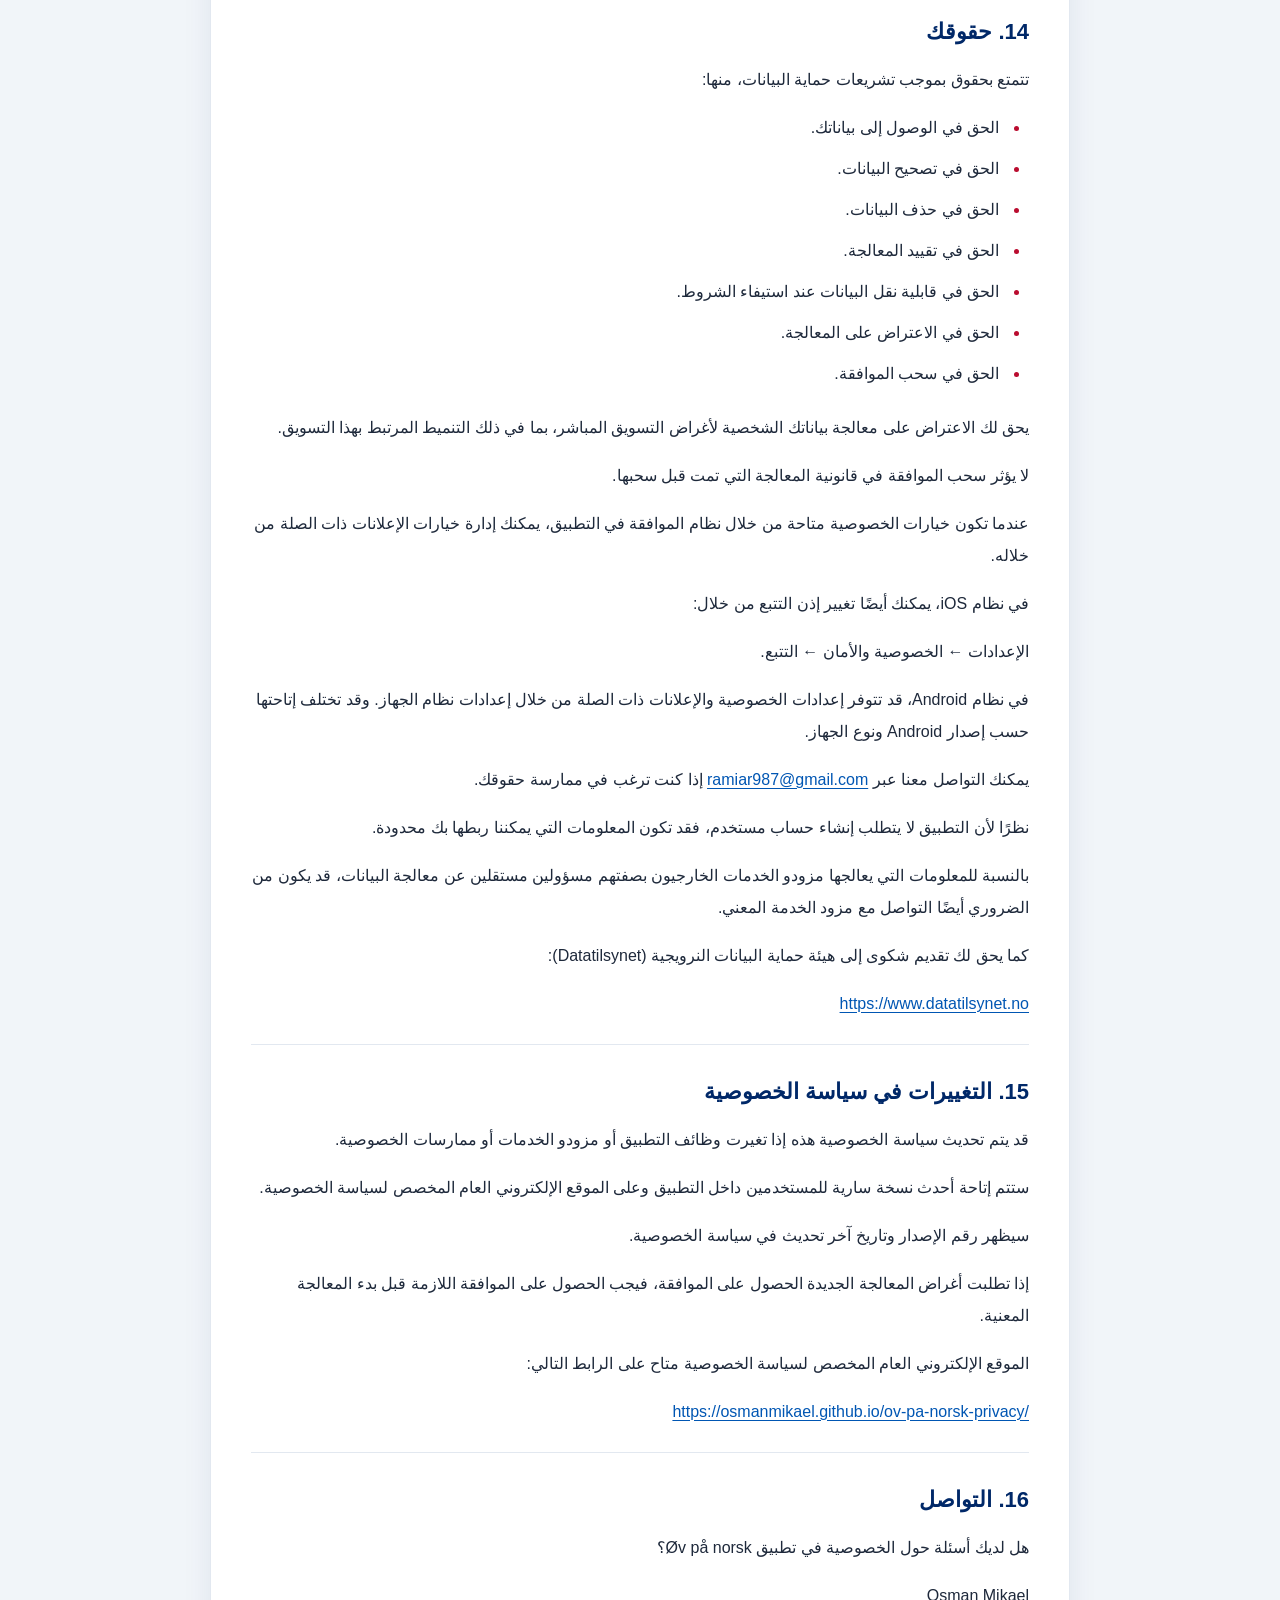
==== commit 6a1ddab6: "Update public privacy policy to version 1.4" ====
--- a/ar.html
+++ b/ar.html
@@ -87,14 +87,14 @@
         <div class="document-meta">
           <p>
             الإصدار:
-            1.3
+            1.4
             –
             سارية
           </p>
 
           <p>
             آخر تحديث:
-            25 نوفمبر 2026
+            27 نوفمبر 2026
           </p>
         </div>
       </div>
@@ -112,6 +112,7 @@
           <p>Øv på norsk هو تطبيق تعليمي للبالغين الذين يرغبون في تعلم اللغة النرويجية والتدرب عليها في المستويات A1 وA2 وB1 وB2.</p>
 <p>يقدم التطبيق تمارين القراءة والاستماع والتدريبات والاختبارات، مع شروحات باللغات الإنجليزية والعربية والأوكرانية.</p>
 <p>نسعى إلى حماية خصوصيتك وتقليل جمع البيانات الشخصية.</p>
+<p>تم تطوير التطبيق لنظامي iOS وAndroid.</p>
         </section>
 
 
@@ -143,6 +144,7 @@
 <p>لا يطلب منك التطبيق تقديم المعلومات التالية:</p>
 <ul><li>الاسم.</li><li>عنوان البريد الإلكتروني.</li><li>رقم الهاتف.</li><li>تاريخ الميلاد.</li><li>العنوان.</li><li>معلومات الدفع.</li></ul>
 <p>جميع الوظائف التعليمية متاحة دون تسجيل.</p>
+<p>لا يعني استخدام التطبيق دون تسجيل بالضرورة عدم معالجة أي بيانات شخصية. فقد تتم معالجة معلومات تقنية كما هو موضح في سياسة الخصوصية هذه.</p>
         </section>
 
 
@@ -162,6 +164,7 @@
 <p>تم إعداد وظيفة الإعلانات في التطبيق لعرض إعلان واحد بملء الشاشة كحد أقصى كل 5 دقائق، بما في ذلك بعد إعادة تشغيل التطبيق بشكل عادي، بشرط أن يعمل التخزين المحلي بصورة صحيحة.</p>
 <p>لا تُرسل هذه المعلومات المخزنة محليًا إلى قاعدة بيانات التمارين الخاصة بنا.</p>
 <p>بالإضافة إلى ذلك، قد تخزن Google معلومات حول خيارات الخصوصية والموافقة من خلال نظام الموافقة الخاص بها.</p>
+<p>في نظام iOS، يدير نظام التشغيل أيضًا خيارات المستخدم المتعلقة بالتتبع من خلال نظام شفافية تتبع التطبيقات من Apple، المعروف باسم App Tracking Transparency (ATT).</p>
 <p>إذا حذفت التطبيق أو البيانات المخزنة فيه، فقد تفقد تقدمك التعليمي ونتائج اختباراتك وإعداداتك.</p>
 <p>قد تؤثر النسخ الاحتياطية الخاصة بجهازك في المعلومات التي يتم الاحتفاظ بها أو استعادتها.</p>
         </section>
@@ -184,6 +187,7 @@
 <p>قد تُستخدم هذه المعلومات لتوفير المحتوى والحفاظ على الأمان والتحقيق في المشكلات التقنية.</p>
 <p>يمكنك قراءة المزيد عن ممارسات الخصوصية لدى Supabase:</p>
 <p><a href="https://supabase.com/privacy" dir="ltr">https://supabase.com/privacy</a></p>
+<p>تعمل Supabase بصفتها معالجًا للبيانات بالنسبة للمعلومات التي تعالجها نيابة عنا. تتوفر اتفاقية معالجة البيانات الخاصة بها على <a href="https://supabase.com/legal/dpa." dir="ltr">https://supabase.com/legal/dpa.</a></p>
         </section>
 
 
@@ -197,12 +201,31 @@
           </h2>
 
           <p>نخطط لتمويل جزء من تشغيل التطبيق وتطويره المستمر من خلال الإعلانات التي تقدمها خدمة Google AdMob.</p>
-<p>تم إعداد التطبيق لطلب إعلانات غير مخصصة. وقد تُستخدم أيضًا إعلانات محدودة عندما يكون ذلك مسموحًا به بموجب تشريعات الخصوصية المعمول بها ومتطلبات Google.</p>
+<p>تم إعداد التطبيق للسماح لخدمة Google AdMob باختيار أنواع الإعلانات المتاحة بناءً على خيارات الخصوصية ذات الصلة وإشارات الموافقة والأذونات التقنية ومتطلبات Google المتعلقة بالإعلانات.</p>
+<p>قد تتوفر أنواع الإعلانات التالية:</p>
+<p>الإعلانات المخصصة</p>
+<p>قد يتم اختيار الإعلانات المخصصة بناءً على الاهتمامات والنشاط السابق والمعلومات الأخرى المستخدمة لتخصيص الإعلانات.</p>
+<p>لا يجوز عرض هذه الإعلانات إلا عند الحصول على الموافقات اللازمة واستيفاء الشروط القانونية وأذونات المنصة المعمول بها.</p>
+<p>في نظام iOS، يتطلب التتبع عبر تطبيقات ومواقع إلكترونية تابعة لشركات أخرى أيضًا الحصول على إذن من خلال نظام Apple App Tracking Transparency (ATT).</p>
+<p>الإعلانات غير المخصصة</p>
+<p>الإعلانات غير المخصصة هي إعلانات لا يتم اختيارها بناءً على النشاط السابق للمستخدم بهدف تخصيص الإعلانات وفقًا لاهتماماته.</p>
+<p>قد تستند هذه الإعلانات إلى معلومات سياقية ومحتوى التطبيق والموقع الجغرافي التقريبي.</p>
+<p>قد تتضمن الإعلانات غير المخصصة أيضًا معالجة البيانات الشخصية والوصول إلى المعلومات الموجودة على جهازك.</p>
+<p>لذلك يجب الحصول على الموافقات اللازمة واستيفاء الشروط القانونية الأخرى.</p>
+<p>الإعلانات المحدودة</p>
+<p>إذا لم يتم الحصول على الموافقات اللازمة لأشكال أخرى من معالجة البيانات المتعلقة بالإعلانات، فقد تتوفر إعلانات محدودة عندما تكون المعالجة المعنية مسموحًا بها بموجب تشريعات الخصوصية المعمول بها ومتطلبات Google.</p>
+<p>قد تتضمن الإعلانات المحدودة معالجة معلومات تقنية لأغراض تشمل عرض الإعلانات والحفاظ على الأمان ومنع الزيارات الإعلانية غير الصالحة.</p>
+<p>قد تتضمن بعض وظائف الإعلانات أيضًا تخزين معلومات على جهازك أو الوصول إليها.</p>
+<p>لا يجوز استخدام هذه الوظائف إلا عند استيفاء الشروط القانونية اللازمة.</p>
+<p>لا يمكن ضمان توفر الإعلانات المحدودة في جميع الحالات.</p>
+<p>إذا لم يوجد أساس قانوني ومدعوم تقنيًا لعرض الإعلانات، فلا يجوز عرضها.</p>
+<p>أشكال الإعلانات ومواضع عرضها</p>
 <p>يتضمن التطبيق نوعين مخططًا لهما من الإعلانات:</p>
 <ul><li>الإعلانات الشريطية (البانر).</li><li>إعلانات بملء الشاشة، قد تحتوي على صور أو نصوص أو رسوم متحركة أو مقاطع فيديو.</li></ul>
 <p>قد تظهر الإعلانات الشريطية في أسفل الشاشات التالية:</p>
 <ul><li>الشاشة الرئيسية.</li><li>الدروس والشاشات التعليمية.</li><li>تمارين القراءة.</li><li>تمارين الاستماع.</li><li>تمارين الكتابة.</li><li>تمارين القواعد.</li><li>تمارين المفردات.</li><li>التمارين التعليمية العادية الأخرى.</li></ul>
-<p>نخطط لعرض إعلان شريطي واحد كحد أقصى في الوقت نفسه على الشاشة النشطة. وقد يتم تحديث محتوى الإعلان أثناء استخدام التطبيق.</p>
+<p>نخطط لعرض إعلان شريطي واحد كحد أقصى في الوقت نفسه على الشاشة النشطة.</p>
+<p>قد يتم تحديث محتوى الإعلان أثناء استخدام التطبيق.</p>
 <p>قد تظهر إعلانات بملء الشاشة عند الانتقال من الشاشة الرئيسية إلى قوائم المستويات التالية:</p>
 <ul><li>A1.</li><li>A2.</li><li>B1.</li><li>B2.</li></ul>
 <p>تم إعداد إعلانات ملء الشاشة بحيث يكون الحد الأدنى للفاصل الزمني بين مرات عرضها 5 دقائق.</p>
@@ -211,20 +234,23 @@
 <p>سيتم وضع الإعلانات بشكل منفصل عن المحتوى التعليمي وخيارات الإجابة وأزرار التنقل، بحيث لا تؤدي إلى نقرات غير مقصودة.</p>
 <p>لا نخطط لعرض الإعلانات:</p>
 <ul><li>في قوائم الاختبارات.</li><li>أثناء إجراء اختبار اللغة النرويجية نفسه.</li><li>في شاشات نتائج الاختبارات.</li><li>داخل سياسة الخصوصية.</li><li>داخل رسائل الموافقة وخيارات الخصوصية.</li></ul>
-<p>الإعلانات غير المخصصة هي إعلانات لا يتم اختيارها بناءً على نشاطك السابق على الإنترنت أو في التطبيقات.</p>
-<p>إذا لم توافق على معالجة البيانات التي تتطلب موافقتك، أو إذا سحبت موافقتك، فقد تُستخدم إعلانات محدودة عندما يكون ذلك مسموحًا به بموجب تشريعات الخصوصية المعمول بها ومتطلبات Google.</p>
-<p>قد تتضمن الإعلانات المحدودة معالجة محدودة للمعلومات التقنية، بما في ذلك المعلومات اللازمة لعرض الإعلانات والحفاظ على الأمان ومنع الزيارات الإعلانية غير الصالحة.</p>
-<p>وقد تتضمن بعض الوظائف التقنية أيضًا تخزين معلومات على جهازك أو الوصول إليها. ولن تُستخدم هذه الوظائف إلا عند استيفاء الشروط القانونية اللازمة.</p>
-<p>لا يمكن ضمان توفر الإعلانات المحدودة في جميع الحالات.</p>
-<p>إذا لم يوجد أساس قانوني ومدعوم تقنيًا لعرض الإعلانات، فلن يعرض التطبيق أي إعلانات.</p>
-<p>قد تعالج Google وشركاؤها الإعلانيون المعنيون معلومات تقنية مرتبطة بالإعلانات ونظام الموافقة، منها:</p>
-<ul><li>عنوان بروتوكول الإنترنت (IP).</li><li>الموقع الجغرافي التقريبي.</li><li>معرّفات الأجهزة.</li><li>المعلومات المتعلقة بالإعلانات والتفاعلات.</li><li>بيانات الأداء.</li><li>بيانات التشخيص وسجلات الأعطال.</li><li>خيارات الخصوصية ومعلومات الموافقة.</li></ul>
-<p>قد تُستخدم هذه المعلومات لأغراض تشمل عرض الإعلانات وقياس أدائها والأمان ومنع إساءة الاستخدام والتحسينات التقنية.</p>
+<p>المعلومات التي قد تتم معالجتها</p>
+<p>قد تعالج Google وشركاؤها الإعلانيون المعنيون معلومات مرتبطة بالإعلانات ونظام الموافقة، منها:</p>
+<ul><li>عنوان بروتوكول الإنترنت (IP).</li><li>الموقع الجغرافي التقريبي.</li><li>معرّفات الأجهزة.</li><li>معرّفات الإعلانات عندما تكون متاحة ومسموحًا باستخدامها.</li><li>معلومات الجهاز ونظام التشغيل.</li><li>المعلومات المتعلقة بالإعلانات والتفاعلات معها.</li><li>التفاعلات مع التطبيق.</li><li>المعلومات المستخدمة لتخصيص الإعلانات، عندما يكون ذلك مسموحًا به.</li><li>بيانات الأداء.</li><li>بيانات التشخيص وسجلات الأعطال.</li><li>خيارات الخصوصية ومعلومات الموافقة.</li></ul>
+<p>قد تُستخدم هذه المعلومات لأغراض تشمل:</p>
+<ul><li>عرض الإعلانات.</li><li>تخصيص الإعلانات عندما يكون ذلك مسموحًا به.</li><li>قياس أداء الإعلانات.</li><li>قياس فعالية الإعلانات.</li><li>الأمان.</li><li>منع إساءة الاستخدام والزيارات الإعلانية غير الصالحة.</li><li>التشغيل التقني وتحسين الخدمات.</li></ul>
+<p>تعتمد المعلومات التي تتم معالجتها فعليًا على عدة عوامل، منها خيارات الخصوصية الخاصة بالمستخدم ونظام التشغيل والأذونات المتاحة والخدمات الإعلانية المعنية.</p>
 <p>لا يعني استخدام الإعلانات غير المخصصة أو الإعلانات المحدودة بالضرورة توقف جميع عمليات معالجة البيانات الشخصية.</p>
-<p>تم إعداد تطبيق Android لإزالة إذن الوصول إلى معرّف الإعلانات الخاص بنظام Android. ومع ذلك، قد تتم معالجة معرّفات تقنية أخرى.</p>
+<p>الاختلافات بين iOS وAndroid</p>
+<p>في نظام iOS، لا يجوز الوصول إلى معرّف الإعلانات الخاص بشركة Apple، المعروف باسم IDFA، أو إجراء التتبع الذي يخضع لقواعد ATT إلا عند الحصول على الإذن اللازم.</p>
+<p>تم إعداد تطبيق Android لإزالة الإذن com.google.android.gms.permission.AD_ID.</p>
+<p>قد تظل معرّفات تقنية وخدمات إعلانية أخرى متاحة في نظام Android، اعتمادًا على نظام التشغيل وخيارات المستخدم والأذونات المعمول بها.</p>
 <p>يمكنك قراءة المزيد عن معالجة Google للبيانات:</p>
 <p><a href="https://policies.google.com/privacy" dir="ltr">https://policies.google.com/privacy</a></p>
 <p><a href="https://policies.google.com/technologies/partner-sites" dir="ltr">https://policies.google.com/technologies/partner-sites</a></p>
+<p>يمكنك قراءة المزيد عن متطلبات Google المتعلقة بموافقة المستخدمين والشركاء الإعلانيين:</p>
+<p><a href="https://www.google.com/about/company/user-consent-policy/" dir="ltr">https://www.google.com/about/company/user-consent-policy/</a></p>
+<p>تم تعطيل إعداد Programmatic limited ads في Google AdMob. ولا يجوز استخدام الإعلانات المحدودة الأخرى إلا عند استيفاء الشروط القانونية اللازمة.</p>
         </section>
 
 
@@ -237,24 +263,47 @@
             الموافقة وخيارات الخصوصية
           </h2>
 
-          <p>تم تنفيذ نظام للموافقة يعتمد على Google User Messaging Platform (UMP) في الشفرة المصدرية لتطبيق Øv på norsk.</p>
+          <p>منصة Google User Messaging Platform (UMP)</p>
+<p>يستخدم تطبيق Øv på norsk نظامًا للموافقة يعتمد على Google User Messaging Platform (UMP).</p>
 <p>يهدف هذا النظام إلى تزويدك بمعلومات حول معالجة البيانات المتعلقة بالإعلانات وإتاحة خيارات الخصوصية المناسبة لك.</p>
-<p>يخضع نظام الموافقة حاليًا للإعداد والاختبار قبل بدء عرض الإعلانات للاستخدام العادي.</p>
-<p>يهدف نظام الموافقة إلى إتاحة ما يلي:</p>
-<ul><li>الموافقة على عمليات المعالجة التي تتطلب موافقتك.</li><li>رفض عمليات المعالجة التي تتطلب موافقتك.</li><li>إدارة خيارات الخصوصية المتاحة.</li><li>تغيير موافقتك أو سحبها.</li></ul>
-<p>سيتم استخدام رسالة الموافقة حيثما يكون ذلك مطلوبًا بموجب تشريعات الخصوصية المعمول بها ومتطلبات Google، بما في ذلك المنطقة الاقتصادية الأوروبية والمملكة المتحدة وسويسرا.</p>
-<p>على الرغم من إعداد التطبيق لطلب إعلانات غير مخصصة، فقد تظل الموافقة مطلوبة لمعالجة البيانات الشخصية أو الوصول إلى المعلومات الموجودة على جهازك.</p>
-<p>يتحقق التطبيق من حالة الموافقة لدى Google قبل إرسال طلبات الإعلانات.</p>
+<p>تم تنفيذ نظام الموافقة وإجراء اختبارات عليه في نظامي iOS وAndroid.</p>
+<p>يتيح لك نظام الموافقة، عندما يكون متاحًا، ما يلي:</p>
+<ul><li>الموافقة على عمليات المعالجة التي تتطلب موافقتك.</li><li>رفض عمليات المعالجة التي تتطلب موافقتك.</li><li>إدارة خيارات الخصوصية المتاحة.</li><li>الاطلاع على معلومات حول الشركاء الإعلانيين المعنيين.</li><li>تغيير الموافقة التي قدمتها سابقًا أو سحبها.</li></ul>
+<p>تُستخدم رسالة الموافقة حيثما يكون ذلك مطلوبًا بموجب تشريعات الخصوصية المعمول بها ومتطلبات Google، بما في ذلك المنطقة الاقتصادية الأوروبية والمملكة المتحدة وسويسرا.</p>
+<p>قد تتطلب الإعلانات المخصصة وغير المخصصة موافقة المستخدم على معالجة البيانات الشخصية أو الوصول إلى المعلومات الموجودة على جهازه.</p>
+<p>يتحقق التطبيق من حالة الموافقة لدى Google عند بدء تشغيله، قبل السماح بإرسال طلبات إعلانية جديدة.</p>
 <p>إذا فشل التحقق من الموافقة أو لم يكن إرسال طلبات الإعلانات مسموحًا به، فلن يطلب التطبيق إعلانات جديدة.</p>
 <p>لا يعني السماح بإرسال طلبات الإعلانات من خلال Google UMP بالضرورة أن المستخدم قد وافق على جميع أشكال معالجة البيانات المتعلقة بالإعلانات.</p>
-<p>لن يطلب التطبيق أو يعرض إعلانات تتطلب الموافقة إذا لم يتم الحصول على الموافقة اللازمة.</p>
+<p>لا يجوز عرض الإعلانات التي تتطلب الموافقة إذا لم يتم الحصول على الموافقة اللازمة.</p>
 <p>لا يجوز عرض الإعلانات المحدودة دون هذه الموافقة إلا إذا كانت معالجة البيانات الإعلانية المعنية مسموحًا بها بموجب التشريعات المعمول بها ومتطلبات Google.</p>
-<p>لن يعتمد الوصول إلى التمارين التعليمية والدروس والاختبارات على موافقتك على الإعلانات.</p>
-<p>عندما تتطلب Google UMP إتاحة خيارات الخصوصية، سيوفر التطبيق خيارًا مخصصًا للوصول إلى هذه الخيارات.</p>
-<p>ستتمكن من خلال هذا الخيار من إدارة خيارات الخصوصية المتاحة وتغيير الموافقة التي قدمتها سابقًا أو سحبها.</p>
+<p>نظام شفافية تتبع التطبيقات من Apple (ATT)</p>
+<p>يستخدم التطبيق على أجهزة iPhone وأجهزة iOS الأخرى المدعومة نظام Apple App Tracking Transparency (ATT).</p>
+<p>ATT هو نظام من Apple يمنح المستخدمين إمكانية التحكم في التتبع عبر تطبيقات ومواقع إلكترونية تابعة لشركات أخرى.</p>
+<p>عند استيفاء الشروط ذات الصلة، وإذا لم يتم تحديد إذن التتبع سابقًا، فقد يعرض التطبيق نافذة النظام الخاصة بشركة Apple لطلب إذن التتبع.</p>
+<p>يمكنك اختيار:</p>
+<ul><li>السماح بالتتبع.</li><li>مطالبة التطبيق بعدم التتبع.</li></ul>
+<p>يهدف إذن التتبع، في حال منحه، إلى إتاحة تخصيص الإعلانات ذات الصلة وقياس فعاليتها عندما يكون ذلك مسموحًا به.</p>
+<p>إذا رفضت التتبع، فيجب على التطبيق وخدماته الإعلانية احترام اختيارك.</p>
+<p>لا يعني رفض التتبع بالضرورة توقف جميع الإعلانات أو جميع عمليات معالجة المعلومات التقنية.</p>
+<p>قد تظل أشكال أخرى من الإعلانات متاحة إذا لم تتضمن تتبعًا يتطلب إذن ATT، وإذا تم استيفاء الشروط القانونية الأخرى المعمول بها.</p>
+<p>يمكنك تغيير إذن التتبع من خلال إعدادات نظام iOS:</p>
+<p>الإعدادات ← الخصوصية والأمان ← التتبع.</p>
+<p>لا يحل إذن ATT من Apple محل الموافقة المطلوبة بموجب تشريعات حماية البيانات.</p>
+<p>كما أن الموافقة المقدمة من خلال Google UMP لا تحل محل إذن ATT من Apple.</p>
+<p>يجب احترام كلا المتطلبين عندما ينطبقان على المعالجة المعنية.</p>
+<p>لا يُستخدم نظام Apple ATT في نظام Android.</p>
+<p>يمكنك قراءة المزيد عن ميزات الخصوصية لدى Apple:</p>
+<p><a href="https://www.apple.com/privacy/" dir="ltr">https://www.apple.com/privacy/</a></p>
+<p>تغيير الموافقة وسحبها</p>
+<p>عندما تتطلب Google UMP إتاحة خيارات الخصوصية، يوفر التطبيق خيارًا مخصصًا للوصول إليها داخل سياسة الخصوصية.</p>
+<p>يمكنك من خلال هذا الخيار إدارة خيارات الإعلانات المتاحة وتغيير الموافقة التي قدمتها سابقًا أو سحبها.</p>
+<p>تم إعداد وظائف الإعلانات في التطبيق للتخلص من الإعلانات التي تم تحميلها سابقًا عند تغيير حالة الموافقة، وإرسال طلبات إعلانية جديدة بناءً على خيارات الخصوصية المحدّثة عندما يكون إرسال هذه الطلبات مسموحًا به.</p>
+<p>في نظام iOS، تتم إدارة إذن التتبع الخاص بشركة Apple بشكل منفصل من خلال إعدادات نظام الجهاز.</p>
+<p>لا يعتمد الوصول إلى التمارين التعليمية والدروس والاختبارات على موافقتك على الإعلانات أو التتبع.</p>
+<p>لا يؤثر سحب الموافقة في قانونية المعالجة التي تمت قبل سحبها.</p>
 <p>ستكون سياسة الخصوصية متاحة مباشرة داخل التطبيق وكذلك عبر موقع إلكتروني متاح للجمهور.</p>
-<p>لا يؤثر سحب الموافقة في قانونية المعالجة التي تمت قبل سحبها.</p>
-<p>لا تزال وظائف الإعلانات ونظام الموافقة قيد التطوير والاختبار. ولم يتم تفعيل عرض الإعلانات التجارية للاستخدام العادي بعد.</p>
+<p>لا تزال وظائف الإعلانات وأنظمة الموافقة قيد الاختبار باستخدام إعلانات تجريبية.</p>
+<p>لم يتم تفعيل عرض الإعلانات التجارية للاستخدام العادي بعد.</p>
         </section>
 
 
@@ -271,7 +320,10 @@
 <ul><li>الكاميرا.</li><li>الميكروفون.</li><li>جهات الاتصال.</li><li>الصور.</li><li>الموقع الجغرافي الدقيق باستخدام GPS.</li></ul>
 <p>تستخدم تمارين الاستماع تشغيل الصوت وتقنية تحويل النص إلى كلام. ولا يحتاج التطبيق إلى تسجيل صوتك.</p>
 <p>ومع ذلك، قد يتم استنتاج موقعك الجغرافي التقريبي من عنوان بروتوكول الإنترنت (IP) الخاص بك.</p>
+<p>في نظام iOS، قد يطلب التطبيق إذن التتبع من خلال Apple App Tracking Transparency (ATT).</p>
+<p>هذا الإذن ليس ضروريًا لاستخدام الوظائف التعليمية.</p>
 <p>قد تعالج Google AdMob ونظام الموافقة معلومات تقنية متعلقة بجهازك، كما هو موضح في القسمين 6 و7.</p>
+<p>قد تختلف المعرّفات والمعلومات التقنية المتاحة بين نظامي iOS وAndroid.</p>
         </section>
 
 
@@ -301,9 +353,12 @@
 
           <p>يجب أن تستند معالجة البيانات الشخصية إلى أساس قانوني صالح وفقًا للائحة العامة لحماية البيانات (GDPR).</p>
 <p>تشمل الأسس القانونية ذات الصلة:</p>
-<ul><li>المعالجة الضرورية لتقديم الخدمة التي تطلبها، عند استيفاء الشروط المعمول بها.</li><li>المصالح المشروعة المتعلقة بالأمان والتشغيل التقني ومعالجة طلبات الدعم العادية، بعد تقييم آثار المعالجة على الخصوصية.</li><li>الموافقة على معالجة البيانات المتعلقة بالإعلانات والوصول إلى المعلومات الموجودة على جهازك، عندما تكون الموافقة مطلوبة.</li><li>الالتزامات القانونية عندما تكون المعالجة ضرورية للامتثال للمتطلبات القانونية.</li></ul>
-<p>يجب أيضًا أن يتوافق تخزين المعلومات على جهازك أو الوصول إليها مع القواعد المعمول بها التي تنظم هذه العمليات.</p>
-<p>سيتم تحديد الأساس القانوني النهائي لكل عملية معالجة قبل النشر.</p>
+<ul><li>المادة 6، الفقرة 1، البند (b) من GDPR: المعالجة الضرورية لتقديم الخدمة التي تطلبها، عند استيفاء الشروط المعمول بها.</li><li>المادة 6، الفقرة 1، البند (f) من GDPR: المصالح المشروعة المتعلقة بالأمان والتشغيل التقني ومعالجة طلبات الدعم العادية، بعد تقييم ضرورة المعالجة وآثارها على الخصوصية.</li><li>المادة 6، الفقرة 1، البند (a) من GDPR: الموافقة على معالجة البيانات المتعلقة بالإعلانات والتخصيص والأغراض الأخرى التي تتطلب الموافقة.</li><li>المادة 6، الفقرة 1، البند (c) من GDPR: الالتزامات القانونية عندما تكون المعالجة ضرورية للامتثال للمتطلبات القانونية.</li></ul>
+<p>يجب أيضًا أن يتوافق تخزين المعلومات على جهازك أو الوصول إليها مع القواعد المعمول بها التي تنظم هذه العمليات، بما في ذلك المادة 3-15 من قانون الاتصالات الإلكترونية النرويجي، عندما تكون هذه المادة قابلة للتطبيق.</p>
+<p>لا يحل وجود أساس قانوني بموجب GDPR محل أي متطلب معمول به للحصول على الموافقة على تخزين المعلومات على جهازك أو الوصول إليها.</p>
+<p>يُعد إذن ATT من Apple إذنًا منفصلًا خاصًا بالمنصة، ولا يشكل بمفرده أساسًا قانونيًا كافيًا بموجب GDPR.</p>
+<p>سيتم تحديد الأساس القانوني النهائي لكل عملية معالجة، بما في ذلك أي معالجة للبيانات المتعلقة بالإعلانات دون موافقة، قبل تفعيل الإعلانات التجارية ونشر التطبيق.</p>
+<p>قد يخضع تقديم المحتوى التعليمي للمادة 6(1)(b) من GDPR. وقد يخضع الأمان والتشغيل التقني ودعم المستخدمين للمادة 6(1)(f) بعد إجراء تقييم الموازنة اللازم. ويتطلب تخصيص الإعلانات الحصول على الموافقة.</p>
         </section>
 
 
@@ -317,8 +372,13 @@
           </h2>
 
           <p>يجب عدم الاحتفاظ بالبيانات الشخصية لمدة أطول مما هو ضروري لتحقيق الأغراض التي تتم معالجتها من أجلها.</p>
-<ul><li>يُخزن التقدم التعليمي ونتائج الاختبارات محليًا على جهازك.</li><li>تُخزن تفضيلات اللغة وإعدادات التطبيق ذات الصلة محليًا.</li><li>يُخزن وقت عرض آخر إعلان بملء الشاشة محليًا، وقد يتم استبداله بوقت جديد عند عرض إعلان آخر بملء الشاشة.</li><li>تتضمن الخطة المجانية الحالية لخدمة Supabase مدة احتفاظ قدرها يوم واحد لسجلات واجهة برمجة التطبيقات (API) وقاعدة البيانات. ويجب التحقق من ذلك قبل النشر.</li><li>يُحتفظ بمراسلات البريد الإلكتروني العادية لمدة أقصاها 12 شهرًا بعد إغلاق الموضوع، مع مراعاة الاستثناءات المذكورة أعلاه.</li><li>قد يتم تخزين معلومات خيارات الخصوصية والموافقة من خلال Google UMP.</li><li>قد تخضع المعلومات التي تعالجها Google لفترات احتفاظ مختلفة حسب الغرض من المعالجة.</li></ul>
+<ul><li>يُخزن التقدم التعليمي ونتائج الاختبارات محليًا على جهازك.</li><li>تُخزن تفضيلات اللغة وإعدادات التطبيق ذات الصلة محليًا.</li><li>يُخزن وقت عرض آخر إعلان بملء الشاشة محليًا، وقد يتم استبداله بوقت جديد عند عرض إعلان آخر بملء الشاشة.</li><li>وفقًا للمعلومات المتاحة سابقًا، تتضمن الخطة المجانية الحالية لخدمة Supabase مدة احتفاظ قدرها يوم واحد لسجلات واجهة برمجة التطبيقات (API) وقاعدة البيانات. ويجب التحقق من ذلك قبل النشر.</li><li>يُحتفظ بمراسلات البريد الإلكتروني العادية لمدة أقصاها 12 شهرًا بعد إغلاق الموضوع، مع مراعاة الاستثناءات المذكورة أعلاه.</li><li>قد يتم تخزين معلومات خيارات الخصوصية والموافقة من خلال Google UMP.</li><li>في نظام iOS، تتم إدارة إذن التتبع بواسطة نظام التشغيل.</li><li>قد تخضع المعلومات التي تعالجها Google والشركاء الإعلانيون المعنيون لفترات احتفاظ مختلفة حسب الغرض من المعالجة.</li></ul>
 <p>يمكن عادةً إزالة المعلومات المخزنة محليًا عن طريق حذف بيانات التطبيق أو إلغاء تثبيته. وقد تؤثر النسخ الاحتياطية الخاصة بجهازك في ذلك.</p>
+<p>لا يعني حذف التطبيق بالضرورة حذف المعلومات التي سبق أن عالجها مزودو الخدمات الخارجيون.</p>
+<p>يمكنك قراءة المزيد عن ممارسات Google المتعلقة بالاحتفاظ بالبيانات:</p>
+<p><a href="https://policies.google.com/technologies/retention" dir="ltr">https://policies.google.com/technologies/retention</a></p>
+<p>سيتم توضيح فترات الاحتفاظ بالبيانات والمعايير ذات الصلة بالخدمات الخارجية بمزيد من التفصيل قبل النشر.</p>
+<p>وفقًا لمعلومات الاشتراك المنشورة من مزود الخدمة، توفر خطة Supabase المجانية مدة احتفاظ بالسجلات قدرها يوم واحد. وتختلف مدد الاحتفاظ لدى Google حسب نوع المعلومات والغرض من المعالجة. وتحتفظ GitHub بالمعلومات التقنية للزوار حسب الضرورة لأغراض تشمل الأمان والالتزامات القانونية.</p>
         </section>
 
 
@@ -331,14 +391,21 @@
             مشاركة البيانات ونقلها دوليًا
           </h2>
 
-          <p>يستخدم تطبيق Øv på norsk مزودي خدمات خارجيين لأغراض تشمل تشغيل قاعدة البيانات وعرض الإعلانات المخطط له.</p>
-<p>يشمل مزودو الخدمات هؤلاء، من بين آخرين:</p>
-<ul><li>Supabase – خدمات قاعدة البيانات وتوفير المحتوى التعليمي.</li><li>Google AdMob – عرض الإعلانات وقياس أدائها.</li><li>Google User Messaging Platform – الموافقة وخيارات الخصوصية.</li></ul>
-<p>قد تتعاون Google AdMob مع شركاء إعلانيين لعرض الإعلانات ومعالجتها.</p>
-<p>ستكون المعلومات المتعلقة بالشركاء الإعلانيين المعنيين متاحة من خلال نظام الموافقة.</p>
+          <p>يستخدم تطبيق Øv på norsk مزودي خدمات خارجيين لأغراض تشمل تشغيل قاعدة البيانات وإدارة خيارات الخصوصية وعرض الإعلانات المخطط له.</p>
+<p>يشمل مزودو الخدمات والخدمات هؤلاء، من بين آخرين:</p>
+<ul><li>Supabase – خدمات قاعدة البيانات وتوفير المحتوى التعليمي.</li><li>Google AdMob – عرض الإعلانات وتخصيصها عندما يكون ذلك مسموحًا به وقياس أدائها.</li><li>Google User Messaging Platform – الموافقة وخيارات الخصوصية.</li><li>Apple App Tracking Transparency – إدارة إذن التتبع في نظام iOS.</li><li>GitHub Pages – استضافة سياسة الخصوصية المتاحة للجمهور.</li></ul>
+<p>عند زيارة الموقع الإلكتروني العام المخصص لسياسة الخصوصية، قد يعالج مزود خدمة الاستضافة معلومات تقنية، منها عنوان بروتوكول الإنترنت (IP) والمعلومات المتعلقة بالطلبات، وذلك لتوفير الموقع الإلكتروني والحفاظ على أمانه.</p>
+<p>يمكنك قراءة المزيد عن ممارسات الخصوصية لدى GitHub:</p>
+<p><a href="https://docs.github.com/en/site-policy/privacy-policies/github-general-privacy-statement" dir="ltr">https://docs.github.com/en/site-policy/privacy-policies/github-general-privacy-statement</a></p>
+<p>قد تتعاون Google AdMob مع شركاء إعلانيين لعرض الإعلانات واختيارها وقياس أدائها ومعالجتها.</p>
+<p>ستكون المعلومات المتعلقة بالشركاء الإعلانيين المعنيين متاحة من خلال نظام الموافقة عندما يكون ذلك قابلًا للتطبيق.</p>
+<p>يعتمد تحديد الشركاء الإعلانيين الذين قد يعالجون المعلومات على عدة عوامل، منها طريقة تقديم الإعلانات وخيارات الخصوصية ذات الصلة والشروط القانونية المعمول بها.</p>
 <p>على الرغم من أن قاعدة البيانات الرئيسية تقع في أيرلندا، فقد تتم معالجة بعض المعلومات خارج المنطقة الاقتصادية الأوروبية بواسطة مزودي الخدمات والجهات الفرعية التي تعالج البيانات نيابة عنهم.</p>
 <p>يجب أن تستند عمليات النقل هذه إلى آلية قانونية صالحة لنقل البيانات وأن تتوفر ضمانات مناسبة لحمايتها وفقًا للتشريعات المعمول بها.</p>
-<p>سيتم توثيق آليات نقل البيانات المحددة وأدوار مزودي الخدمات قبل النشر.</p>
+<p>قد تشمل الآليات القانونية ذات الصلة لنقل البيانات ما يلي:</p>
+<ul><li>قرار صالح بشأن كفاية مستوى حماية البيانات.</li><li>البنود التعاقدية القياسية الصادرة عن المفوضية الأوروبية، عند استيفاء الشروط المعمول بها.</li><li>آليات قانونية أخرى صالحة لنقل البيانات بموجب GDPR.</li></ul>
+<p>سيتم توثيق آليات نقل البيانات المحددة وضمانات حماية البيانات اللازمة وأدوار مزودي الخدمات قبل النشر.</p>
+<p>تتضمن اتفاقية معالجة البيانات الخاصة بخدمة Supabase أحكامًا تنظم نقل البيانات دوليًا. تعمل Google وناشر التطبيق بصفتهما مسؤولين مستقلين عن معالجة البيانات بالنسبة للمعالجة التي تشملها شروط Google الخاصة بحماية البيانات بين المسؤولين عن المعالجة. وقد يشكل إطار خصوصية البيانات بين الاتحاد الأوروبي والولايات المتحدة (DPF) والبنود التعاقدية القياسية (SCC) آليات مناسبة لنقل البيانات عند استيفاء الشروط المعمول بها. يمكنك التواصل معنا للحصول على معلومات حول ضمانات حماية البيانات ذات الصلة.</p>
         </section>
 
 
@@ -353,6 +420,9 @@
 
           <p>تم تطوير تطبيق Øv på norsk للبالغين الذين تبلغ أعمارهم 18 عامًا أو أكثر.</p>
 <p>التطبيق ليس موجهًا بشكل خاص إلى الأطفال، ولا نطلب من المستخدمين تسجيل تاريخ ميلادهم أو معلومات تعريفية أخرى.</p>
+<p>لا يتضمن التطبيق نظامًا مخصصًا للتحقق من العمر.</p>
+<p>إذا علمنا بوجود معالجة لبيانات شخصية تخص الأطفال وتتطلب حماية خاصة، فسيتم التعامل مع ذلك وفقًا لتشريعات حماية البيانات المعمول بها.</p>
+<p>يمكن إرسال الأسئلة المتعلقة بخصوصية الأطفال إلى عنوان التواصل المذكور في سياسة الخصوصية هذه.</p>
         </section>
 
 
@@ -367,9 +437,15 @@
 
           <p>تتمتع بحقوق بموجب تشريعات حماية البيانات، منها:</p>
 <ul><li>الحق في الوصول إلى بياناتك.</li><li>الحق في تصحيح البيانات.</li><li>الحق في حذف البيانات.</li><li>الحق في تقييد المعالجة.</li><li>الحق في قابلية نقل البيانات عند استيفاء الشروط.</li><li>الحق في الاعتراض على المعالجة.</li><li>الحق في سحب الموافقة.</li></ul>
+<p>يحق لك الاعتراض على معالجة بياناتك الشخصية لأغراض التسويق المباشر، بما في ذلك التنميط المرتبط بهذا التسويق.</p>
 <p>لا يؤثر سحب الموافقة في قانونية المعالجة التي تمت قبل سحبها.</p>
 <p>عندما تكون خيارات الخصوصية متاحة من خلال نظام الموافقة في التطبيق، يمكنك إدارة خيارات الإعلانات ذات الصلة من خلاله.</p>
+<p>في نظام iOS، يمكنك أيضًا تغيير إذن التتبع من خلال:</p>
+<p>الإعدادات ← الخصوصية والأمان ← التتبع.</p>
+<p>في نظام Android، قد تتوفر إعدادات الخصوصية والإعلانات ذات الصلة من خلال إعدادات نظام الجهاز. وقد تختلف إتاحتها حسب إصدار Android ونوع الجهاز.</p>
 <p>يمكنك التواصل معنا عبر <a href="mailto:ramiar987@gmail.com" dir="ltr">ramiar987@gmail.com</a> إذا كنت ترغب في ممارسة حقوقك.</p>
+<p>نظرًا لأن التطبيق لا يتطلب إنشاء حساب مستخدم، فقد تكون المعلومات التي يمكننا ربطها بك محدودة.</p>
+<p>بالنسبة للمعلومات التي يعالجها مزودو الخدمات الخارجيون بصفتهم مسؤولين مستقلين عن معالجة البيانات، قد يكون من الضروري أيضًا التواصل مع مزود الخدمة المعني.</p>
 <p>كما يحق لك تقديم شكوى إلى هيئة حماية البيانات النرويجية (Datatilsynet):</p>
 <p><a href="https://www.datatilsynet.no" dir="ltr">https://www.datatilsynet.no</a></p>
         </section>
@@ -385,8 +461,11 @@
           </h2>
 
           <p>قد يتم تحديث سياسة الخصوصية هذه إذا تغيرت وظائف التطبيق أو مزودو الخدمات أو ممارسات الخصوصية.</p>
-<p>ستتم إتاحة أحدث إصدار للمستخدمين داخل التطبيق وعلى الموقع الإلكتروني العام المخصص لسياسة الخصوصية.</p>
+<p>ستتم إتاحة أحدث نسخة سارية للمستخدمين داخل التطبيق وعلى الموقع الإلكتروني العام المخصص لسياسة الخصوصية.</p>
 <p>سيظهر رقم الإصدار وتاريخ آخر تحديث في سياسة الخصوصية.</p>
+<p>إذا تطلبت أغراض المعالجة الجديدة الحصول على الموافقة، فيجب الحصول على الموافقة اللازمة قبل بدء المعالجة المعنية.</p>
+<p>الموقع الإلكتروني العام المخصص لسياسة الخصوصية متاح على الرابط التالي:</p>
+<p><a href="https://osmanmikael.github.io/ov-pa-norsk-privacy/" dir="ltr">https://osmanmikael.github.io/ov-pa-norsk-privacy/</a></p>
         </section>
 
 
